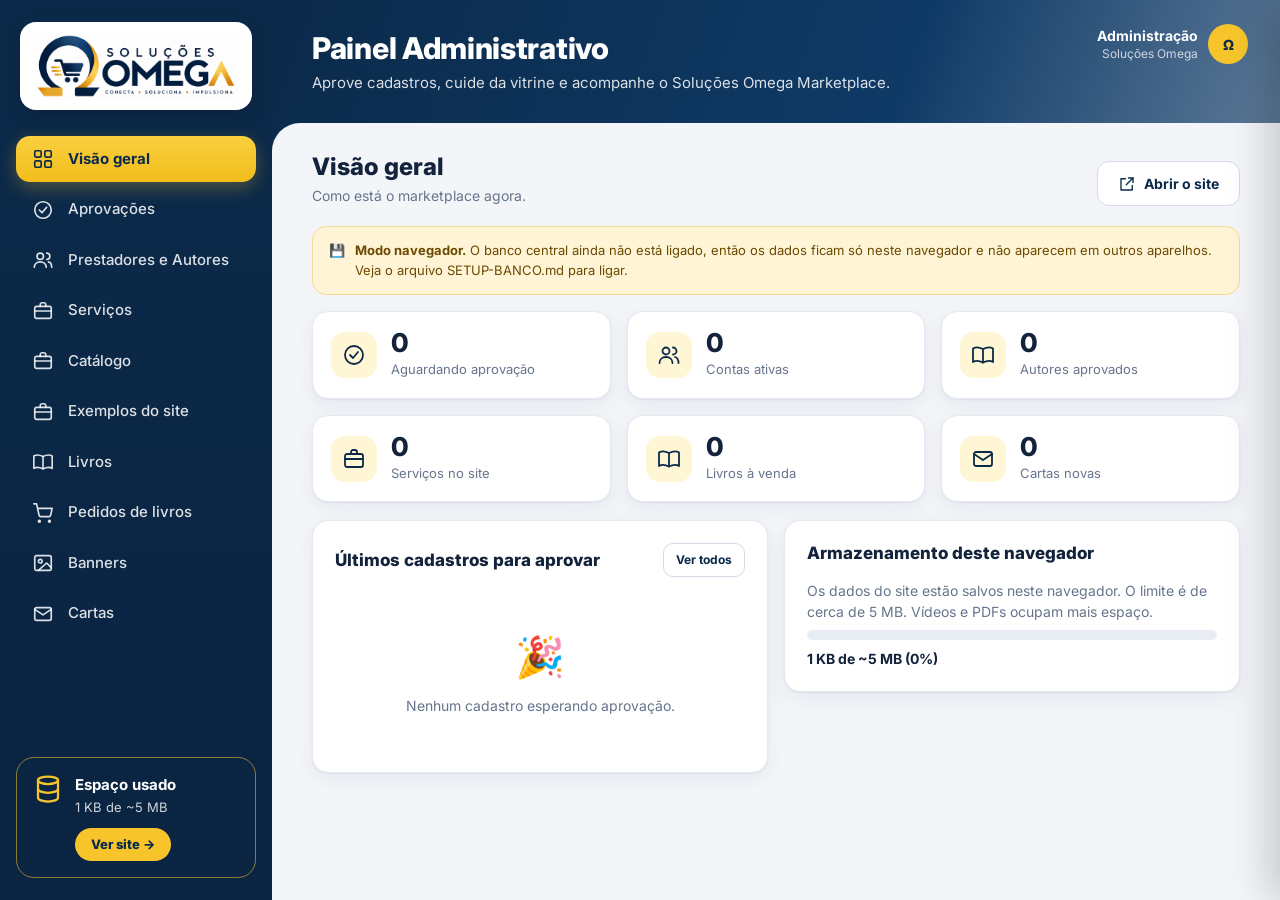
==== admin.html @ 2cbe604c "Add files via upload" ====
<!doctype html>
<html lang="pt-BR">
<head>
<meta charset="utf-8">
<meta name="viewport" content="width=device-width, initial-scale=1">
<meta name="robots" content="noindex, nofollow">
<title>Painel ADM | Soluções Omega</title>
<link rel="preconnect" href="https://fonts.googleapis.com">
<link href="https://fonts.googleapis.com/css2?family=Inter:wght@400;500;600;700;800&display=swap" rel="stylesheet">
<style>
/* painel.css (embutido) */
/* Visual compartilhado: Painel do Prestador e Painel ADM (Soluções Omega) */
:root {
  --navy: #0b2a4a; --navy-2: #0f3a66; --navy-3: #13447a;
  --gold: #f7c52b; --gold-2: #e3ad12; --gold-soft: #fff6d6;
  --bg: #f3f5f9; --card: #ffffff; --line: #e4e9f1; --line-2: #d3dbe7;
  --text: #13233b; --muted: #66758c; --ok: #0f8a4f; --ok-soft: #e3f6ec;
  --warn: #9a6700; --warn-soft: #fff4d6; --bad: #c0352b; --bad-soft: #fdecea;
  --blue-soft: #e8f0fb; --purple: #6d3fc0; --purple-soft: #f1ebfc;
  --r: 16px; --shadow: 0 1px 2px rgba(11,42,74,.06), 0 6px 20px rgba(11,42,74,.06);
}
* { box-sizing: border-box; }
html, body { margin: 0; }
body { font-family: 'Inter', 'Segoe UI', Arial, sans-serif; font-size: 14px; line-height: 1.5; color: var(--text); background: var(--navy); min-height: 100vh; }
h1, h2, h3, h4 { margin: 0; line-height: 1.2; }
a { color: inherit; }
button { font: inherit; }
.hidden, [hidden] { display: none !important; }
.sr-only { position: absolute; width: 1px; height: 1px; overflow: hidden; clip: rect(0 0 0 0); }

/* ---------- Estrutura ---------- */
.shell { display: grid; grid-template-columns: 272px 1fr; min-height: 100vh; }
.side { background: linear-gradient(180deg, #0b2a4a 0%, #0a2441 100%); color: #fff; display: flex; flex-direction: column; padding: 22px 16px; position: sticky; top: 0; height: 100vh; overflow-y: auto; }
.side-logo { display: block; background: #fff; border-radius: 16px; padding: 10px 14px; margin: 0 4px 26px; box-shadow: 0 4px 18px rgba(0,0,0,.18); }
.side-logo img { display: block; width: 100%; height: auto; }
.side-nav { display: flex; flex-direction: column; gap: 4px; flex: 1; }
.side-nav a { display: flex; align-items: center; gap: 14px; padding: 12px 16px; border-radius: 14px; color: rgba(255,255,255,.86); text-decoration: none; font-size: 15px; font-weight: 500; transition: background .15s, color .15s; position: relative; }
.side-nav a svg { width: 22px; height: 22px; flex-shrink: 0; stroke: currentColor; }
.side-nav a:hover { background: rgba(255,255,255,.08); color: #fff; }
.side-nav a.active { background: linear-gradient(180deg, #f9cf3f, #f2bd1c); color: var(--navy); font-weight: 700; box-shadow: 0 6px 18px rgba(247,197,43,.28); }
.side-nav .count { margin-left: auto; background: var(--gold); color: var(--navy); border-radius: 999px; font-size: 11px; font-weight: 800; padding: 1px 8px; }
.side-nav a.active .count { background: var(--navy); color: #fff; }
.side-help { margin-top: 18px; border: 1.5px solid rgba(247,197,43,.55); border-radius: 18px; padding: 16px; display: flex; gap: 12px; }
.side-help svg { width: 30px; height: 30px; stroke: var(--gold); flex-shrink: 0; }
.side-help strong { display: block; font-size: 15px; }
.side-help p { margin: 2px 0 10px; font-size: 13px; color: rgba(255,255,255,.8); }
.side-help a { display: inline-flex; align-items: center; gap: 6px; background: var(--gold); color: var(--navy); font-weight: 800; font-size: 13px; text-decoration: none; padding: 7px 16px; border-radius: 999px; }

.main { background: var(--bg); min-width: 0; display: flex; flex-direction: column; }
.hero { position: relative; background: linear-gradient(110deg, #0b2a4a 0%, #0f3a66 62%, rgba(15,58,102,.65) 100%), var(--hero-img, none) right center / cover no-repeat; color: #fff; padding: 30px 40px 72px; }
.hero h1 { font-size: 30px; font-weight: 800; letter-spacing: -.01em; }
.hero p { margin: 6px 0 0; font-size: 15px; color: rgba(255,255,255,.85); max-width: 720px; }
.hero-user { position: absolute; top: 24px; right: 32px; display: flex; align-items: center; gap: 10px; }
.avatar { width: 40px; height: 40px; border-radius: 50%; background: var(--gold); color: var(--navy); display: inline-flex; align-items: center; justify-content: center; font-weight: 800; overflow: hidden; flex-shrink: 0; }
.avatar img { width: 100%; height: 100%; object-fit: cover; }
.hero-user .who { text-align: right; line-height: 1.25; }
.hero-user .who strong { display: block; font-size: 14px; }
.hero-user .who span { font-size: 12px; color: rgba(255,255,255,.75); }
.btn-out { background: rgba(255,255,255,.12); border: 1px solid rgba(255,255,255,.3); color: #fff; border-radius: 999px; padding: 7px 14px; font-size: 13px; font-weight: 600; cursor: pointer; }
.btn-out:hover { background: rgba(255,255,255,.22); }
.content { background: var(--bg); margin-top: -44px; border-radius: 28px 0 0 0; padding: 30px 40px 60px; flex: 1; position: relative; }
.pane { display: none; animation: fade .2s ease; }
.pane.active { display: block; }
@keyframes fade { from { opacity: 0; transform: translateY(4px); } to { opacity: 1; transform: none; } }
.pane-head { display: flex; align-items: flex-end; justify-content: space-between; gap: 16px; flex-wrap: wrap; margin-bottom: 20px; }
.pane-head h2 { font-size: 24px; font-weight: 800; color: var(--text); }
.pane-head p { margin: 4px 0 0; color: var(--muted); }

/* ---------- Cartões ---------- */
.card { background: var(--card); border: 1px solid var(--line); border-radius: var(--r); padding: 22px; box-shadow: var(--shadow); margin-bottom: 18px; }
.card-h { display: flex; align-items: center; justify-content: space-between; gap: 10px; margin-bottom: 16px; }
.card-h h3 { font-size: 17px; font-weight: 800; }
.card-h .sub { color: var(--muted); font-size: 13px; }
.grid { display: grid; gap: 16px; align-items: start; }
.grid-2 { grid-template-columns: repeat(2, minmax(0, 1fr)); }
.grid-3 { grid-template-columns: repeat(3, minmax(0, 1fr)); }
.grid-4 { grid-template-columns: repeat(4, minmax(0, 1fr)); }
.stat { background: var(--card); border: 1px solid var(--line); border-radius: var(--r); padding: 18px; box-shadow: var(--shadow); display: flex; align-items: center; gap: 14px; cursor: default; }
.stat.clickable { cursor: pointer; transition: transform .15s, border-color .15s; }
.stat.clickable:hover { transform: translateY(-2px); border-color: var(--gold); }
.stat .ic { width: 46px; height: 46px; border-radius: 14px; display: flex; align-items: center; justify-content: center; background: var(--gold-soft); flex-shrink: 0; }
.stat .ic svg { width: 24px; height: 24px; stroke: var(--navy); }
.stat .n { font-size: 26px; font-weight: 800; line-height: 1; }
.stat .l { color: var(--muted); font-size: 13px; margin-top: 4px; }
.steps { display: flex; flex-direction: column; gap: 10px; }
.step { display: flex; align-items: center; gap: 12px; padding: 12px 14px; border: 1px solid var(--line); border-radius: 12px; background: #fbfcfe; }
.step .dot { width: 26px; height: 26px; border-radius: 50%; display: flex; align-items: center; justify-content: center; font-size: 14px; font-weight: 800; flex-shrink: 0; }
.step.ok .dot { background: var(--ok-soft); color: var(--ok); }
.step.todo .dot { background: var(--warn-soft); color: var(--warn); }
.step .go { margin-left: auto; }
.link-card { background: linear-gradient(120deg, var(--navy), var(--navy-3)); color: #fff; border: 0; }
.link-card .url { font-size: 13px; word-break: break-all; color: rgba(255,255,255,.85); margin: 6px 0 12px; }

/* ---------- Formulários ---------- */
.field label { display: block; font-size: 13px; font-weight: 700; margin-bottom: 6px; color: var(--text); }
.field label .req { color: var(--bad); }
.field input, .field select, .field textarea { width: 100%; border: 1.5px solid var(--line-2); border-radius: 12px; padding: 10px 14px; font: inherit; font-size: 14px; background: #fff; color: var(--text); transition: border-color .15s, box-shadow .15s; }
.field input, .field select { height: 46px; }
.field textarea { min-height: 96px; resize: vertical; }
.field input:focus, .field select:focus, .field textarea:focus { outline: none; border-color: var(--gold); box-shadow: 0 0 0 4px rgba(247,197,43,.2); }
.field .hint { font-size: 12px; color: var(--muted); margin-top: 5px; }
.span-2 { grid-column: 1 / -1; }
.form-actions { display: flex; align-items: center; gap: 10px; flex-wrap: wrap; margin-top: 18px; }
.msg { font-size: 13px; font-weight: 600; }
.msg.ok { color: var(--ok); } .msg.bad { color: var(--bad); }
.notice { border-radius: 14px; padding: 14px 16px; font-size: 13px; margin-bottom: 16px; display: flex; gap: 10px; align-items: flex-start; }
.notice.warn { background: var(--warn-soft); color: #6b4a00; border: 1px solid #f3dc93; }
.notice.ok { background: #e8f7ef; color: #0f5132; border: 1px solid #b7e4c7; flex-wrap: wrap; }
.notice.info { background: var(--blue-soft); color: var(--navy); border: 1px solid #c9daf3; }
.notice.bad { background: var(--bad-soft); color: #8a241c; border: 1px solid #f5c2bc; }

/* ---------- Botões ---------- */
.btn { display: inline-flex; align-items: center; justify-content: center; gap: 8px; border: 0; border-radius: 12px; padding: 11px 20px; font-weight: 700; font-size: 14px; cursor: pointer; text-decoration: none; transition: transform .1s, background .15s, box-shadow .15s; white-space: nowrap; }
.btn:active { transform: translateY(1px); }
.btn svg { width: 18px; height: 18px; stroke: currentColor; }
.btn-gold { background: var(--gold); color: var(--navy); box-shadow: 0 4px 14px rgba(247,197,43,.35); }
.btn-gold:hover { background: var(--gold-2); }
.btn-navy { background: var(--navy); color: #fff; }
.btn-navy:hover { background: var(--navy-3); }
.btn-ghost { background: #fff; color: var(--navy); border: 1.5px solid var(--line-2); }
.btn-ghost:hover { border-color: var(--navy); }
.btn-ok { background: var(--ok); color: #fff; }
.btn-bad { background: var(--bad-soft); color: var(--bad); border: 1px solid #f5c2bc; }
.btn-sm { padding: 7px 12px; font-size: 12px; border-radius: 10px; }
.btn-lg { padding: 14px 30px; font-size: 16px; border-radius: 999px; }

/* ---------- Upload e mídia ---------- */
.drop { border: 2px dashed var(--line-2); border-radius: 14px; padding: 18px; text-align: center; background: #fbfcfe; cursor: pointer; transition: border-color .15s, background .15s; display: block; }
.drop:hover, .drop.over { border-color: var(--gold); background: var(--gold-soft); }
.drop input { display: none; }
.drop .t { font-weight: 700; color: var(--navy); }
.drop .s { font-size: 12px; color: var(--muted); margin-top: 3px; }
.drop svg { width: 28px; height: 28px; stroke: var(--navy); margin-bottom: 4px; }
.media-grid { display: grid; grid-template-columns: repeat(auto-fill, minmax(120px, 1fr)); gap: 10px; margin-top: 12px; }
.media-item { position: relative; border-radius: 12px; overflow: hidden; border: 1px solid var(--line); background: #f0f3f8; aspect-ratio: 4 / 3; display: flex; align-items: center; justify-content: center; }
.media-item img, .media-item video { width: 100%; height: 100%; object-fit: cover; display: block; }
.media-item .pdf, .media-item .lnk { display: flex; flex-direction: column; align-items: center; gap: 4px; padding: 8px; text-align: center; font-size: 11px; color: var(--navy); font-weight: 700; word-break: break-word; text-decoration: none; }
.media-item .pdf b, .media-item .lnk b { font-size: 26px; }
.media-item .tag { position: absolute; left: 6px; top: 6px; background: rgba(11,42,74,.85); color: #fff; font-size: 10px; font-weight: 800; padding: 2px 7px; border-radius: 999px; text-transform: uppercase; }
.media-item .rm { position: absolute; right: 6px; top: 6px; width: 26px; height: 26px; border-radius: 50%; border: 0; background: rgba(255,255,255,.95); color: var(--bad); font-weight: 800; cursor: pointer; box-shadow: 0 2px 6px rgba(0,0,0,.15); }
.link-row { display: flex; gap: 8px; margin-top: 10px; }
.link-row input { flex: 1; }

/* ---------- Listas ---------- */
.items { display: flex; flex-direction: column; gap: 12px; }
.item { display: flex; gap: 14px; align-items: center; border: 1px solid var(--line); border-radius: 14px; padding: 12px; background: #fff; }
.item .th { width: 72px; height: 72px; border-radius: 12px; object-fit: cover; flex-shrink: 0; background: var(--blue-soft); display: flex; align-items: center; justify-content: center; font-size: 26px; overflow: hidden; }
.item .th img { width: 100%; height: 100%; object-fit: cover; }
.item .th.book { width: 56px; height: 80px; border-radius: 8px; }
.item .bd { flex: 1; min-width: 0; }
.item .bd strong { font-size: 15px; }
.item .bd .meta { color: var(--muted); font-size: 12.5px; margin-top: 2px; }
.item .bd .desc { color: var(--muted); font-size: 12.5px; margin-top: 2px; overflow: hidden; text-overflow: ellipsis; white-space: nowrap; }
.item .ac { display: flex; gap: 6px; flex-wrap: wrap; justify-content: flex-end; }
.badge { display: inline-flex; align-items: center; gap: 4px; border-radius: 999px; padding: 3px 10px; font-size: 11.5px; font-weight: 700; white-space: nowrap; }
.b-ok { background: var(--ok-soft); color: var(--ok); }
.b-warn { background: var(--warn-soft); color: var(--warn); }
.b-bad { background: var(--bad-soft); color: var(--bad); }
.b-blue { background: var(--blue-soft); color: var(--navy-2); }
.b-purple { background: var(--purple-soft); color: var(--purple); }
.b-gray { background: #eef1f5; color: var(--muted); }
.empty { text-align: center; color: var(--muted); padding: 34px 16px; }
.empty .big { font-size: 40px; margin-bottom: 8px; }
.chips { display: flex; gap: 8px; flex-wrap: wrap; margin-bottom: 16px; }
.chip { border: 1.5px solid var(--line-2); background: #fff; color: var(--text); border-radius: 999px; padding: 7px 14px; font-size: 13px; font-weight: 600; cursor: pointer; }
.chip.on { background: var(--navy); border-color: var(--navy); color: #fff; }
.chip .c { opacity: .7; margin-left: 4px; }
.toolbar { display: flex; gap: 10px; flex-wrap: wrap; align-items: center; margin-bottom: 14px; }
.toolbar .search { flex: 1 1 240px; height: 44px; border: 1.5px solid var(--line-2); border-radius: 12px; padding: 0 14px; font: inherit; background: #fff; }
.toolbar .search:focus { outline: none; border-color: var(--gold); box-shadow: 0 0 0 4px rgba(247,197,43,.2); }
table.tbl { width: 100%; border-collapse: collapse; font-size: 13.5px; }
.tbl th { text-align: left; font-size: 12px; text-transform: uppercase; letter-spacing: .04em; color: var(--muted); padding: 10px 12px; border-bottom: 1px solid var(--line); background: #fafbfd; }
.tbl td { padding: 12px; border-bottom: 1px solid var(--line); vertical-align: middle; }
.tbl tr:last-child td { border-bottom: 0; }
.table-wrap { overflow-x: auto; }

/* ---------- Gaveta (detalhes) ---------- */
.drawer-bg { position: fixed; inset: 0; background: rgba(8,24,44,.45); z-index: 900; opacity: 0; pointer-events: none; transition: opacity .2s; }
.drawer-bg.open { opacity: 1; pointer-events: auto; }
.drawer { position: fixed; top: 0; right: 0; bottom: 0; width: min(560px, 100%); background: #fff; z-index: 901; transform: translateX(100%); transition: transform .25s ease; display: flex; flex-direction: column; box-shadow: -10px 0 40px rgba(0,0,0,.2); }
.drawer.open { transform: none; }
.drawer-h { padding: 20px 22px; border-bottom: 1px solid var(--line); display: flex; align-items: center; gap: 12px; }
.drawer-h h3 { font-size: 18px; }
.drawer-h .x { margin-left: auto; border: 0; background: var(--bg); width: 36px; height: 36px; border-radius: 50%; cursor: pointer; font-size: 18px; }
.drawer-b { padding: 20px 22px; overflow-y: auto; flex: 1; }
.drawer-f { padding: 16px 22px; border-top: 1px solid var(--line); display: flex; gap: 8px; flex-wrap: wrap; }
.kv { display: grid; grid-template-columns: 150px 1fr; gap: 8px 12px; font-size: 13.5px; margin-bottom: 18px; }
.kv dt { color: var(--muted); }
.kv dd { margin: 0; font-weight: 600; word-break: break-word; }
.sec-t { font-size: 13px; text-transform: uppercase; letter-spacing: .05em; color: var(--muted); font-weight: 800; margin: 18px 0 10px; }

/* ---------- Login ---------- */
.auth { min-height: 100vh; display: grid; grid-template-columns: 1.1fr 1fr; background: var(--bg); }
.auth-art { background: linear-gradient(150deg, rgba(11,42,74,.92), rgba(15,58,102,.78)), var(--auth-img, none) center / cover no-repeat; color: #fff; padding: 48px; display: flex; flex-direction: column; justify-content: space-between; }
.auth-art .logo { background: #fff; border-radius: 16px; padding: 10px 14px; width: 240px; }
.auth-art .logo img { width: 100%; display: block; }
.auth-art h2 { font-size: 34px; font-weight: 800; max-width: 460px; }
.auth-art h2 span { color: var(--gold); }
.auth-art ul { list-style: none; padding: 0; margin: 18px 0 0; display: flex; flex-direction: column; gap: 10px; color: rgba(255,255,255,.9); }
.auth-form { display: flex; align-items: center; justify-content: center; padding: 32px; }
.auth-box { width: 100%; max-width: 400px; }
.auth-box h1 { font-size: 26px; font-weight: 800; }
.auth-box > p { color: var(--muted); margin: 6px 0 22px; }
.auth-box .field { margin-bottom: 14px; }
.auth-box .btn { width: 100%; }
.auth-box .alt { text-align: center; margin-top: 18px; color: var(--muted); font-size: 13.5px; }
.auth-box .alt a { color: var(--navy-2); font-weight: 700; }

/* ---------- Toast ---------- */
.toast { position: fixed; left: 50%; bottom: 26px; transform: translate(-50%, 90px); background: var(--navy); color: #fff; border-radius: 14px; padding: 13px 22px; font-weight: 700; font-size: 14px; z-index: 2000; opacity: 0; transition: all .25s; box-shadow: 0 10px 30px rgba(0,0,0,.25); max-width: calc(100% - 32px); }
.toast { pointer-events: none; }
.toast.show { transform: translate(-50%, 0); opacity: 1; }
.toast.bad { background: var(--bad); }

/* ---------- Celular e tablet ---------- */
.mobile-bar { display: none; }
@media (max-width: 1100px) { .grid-4 { grid-template-columns: repeat(2, minmax(0, 1fr)); } .grid-3 { grid-template-columns: repeat(2, minmax(0, 1fr)); } }
@media (max-width: 900px) {
  .shell { grid-template-columns: 1fr; }
  .side { position: sticky; top: 0; z-index: 50; height: auto; flex-direction: row; align-items: center; padding: 10px 12px; gap: 10px; overflow-x: auto; }
  .side-logo { width: 120px; flex-shrink: 0; margin: 0; padding: 6px 8px; border-radius: 12px; }
  .side-nav { flex-direction: row; gap: 4px; }
  .side-nav a { padding: 9px 12px; font-size: 13px; white-space: nowrap; gap: 8px; }
  .side-nav a svg { width: 18px; height: 18px; }
  .side-help { display: none; }
  .hero { padding: 22px 18px 64px; }
  .hero h1 { font-size: 23px; }
  .hero-user { position: static; margin-top: 14px; justify-content: flex-start; }
  .hero-user .who { text-align: left; }
  .content { padding: 22px 16px 48px; border-radius: 22px 22px 0 0; }
  .grid-2, .grid-3 { grid-template-columns: 1fr; }
  .auth { grid-template-columns: 1fr; }
  .auth-art { padding: 28px 22px; gap: 18px; }
  .auth-art h2 { font-size: 24px; }
  .kv { grid-template-columns: 1fr; gap: 2px; }
  .kv dd { margin-bottom: 8px; }
  .item { flex-wrap: wrap; }
  .item .ac { width: 100%; justify-content: flex-start; }
}
@media (max-width: 520px) { .grid-4 { grid-template-columns: 1fr 1fr; } .stat { padding: 14px; } .stat .n { font-size: 22px; } }

</style>
<style>
  .bn-tabs { display: flex; gap: 8px; margin-bottom: 16px; }
  .bn-card { display: flex; align-items: center; gap: 12px; border: 1px solid var(--line); border-radius: 14px; padding: 10px; background: #fff; }
  .bn-card .th { width: 120px; height: 64px; border-radius: 10px; overflow: hidden; background: var(--navy); flex-shrink: 0; display: flex; align-items: center; justify-content: center; color: #fff; font-size: 22px; }
  .bn-card .th img, .bn-card .th video { width: 100%; height: 100%; object-fit: cover; }
  .bn-prev { margin-top: 12px; border-radius: 14px; overflow: hidden; background: var(--navy); max-height: 220px; display: flex; align-items: center; justify-content: center; color: #fff; }
  .bn-prev img, .bn-prev video { width: 100%; max-height: 220px; object-fit: cover; display: block; }
  .meter { height: 10px; border-radius: 999px; background: #e8edf4; overflow: hidden; margin-top: 8px; }
  .meter span { display: block; height: 100%; background: linear-gradient(90deg, var(--gold), var(--gold-2)); }
  .meter.hot span { background: var(--bad); }
  .tbl .th-mini { width: 46px; height: 46px; border-radius: 10px; object-fit: cover; background: var(--blue-soft); display: flex; align-items: center; justify-content: center; overflow: hidden; }
  .tbl .th-mini.book { width: 38px; height: 54px; border-radius: 6px; }
  .tbl .th-mini img { width: 100%; height: 100%; object-fit: cover; }
.notice .btn { white-space: normal; max-width: 100%; margin: 6px 6px 0 0; }
@media (max-width: 520px) { .notice .btn { display: block; width: 100%; margin: 8px 0 0 0; } }
</style>
</head>
<body>

<svg width="0" height="0" style="position:absolute" aria-hidden="true">
  <defs>
    <symbol id="i-grid" viewBox="0 0 24 24" fill="none" stroke-width="1.8" stroke-linecap="round" stroke-linejoin="round"><rect x="3" y="3" width="7" height="7" rx="1.5"/><rect x="14" y="3" width="7" height="7" rx="1.5"/><rect x="3" y="14" width="7" height="7" rx="1.5"/><rect x="14" y="14" width="7" height="7" rx="1.5"/></symbol>
    <symbol id="i-check" viewBox="0 0 24 24" fill="none" stroke-width="1.8" stroke-linecap="round" stroke-linejoin="round"><circle cx="12" cy="12" r="9"/><path d="m8 12 3 3 5-6"/></symbol>
    <symbol id="i-users" viewBox="0 0 24 24" fill="none" stroke-width="1.8" stroke-linecap="round" stroke-linejoin="round"><circle cx="9" cy="8" r="3.5"/><path d="M2.5 20c0-3.6 2.9-6 6.5-6s6.5 2.4 6.5 6"/><path d="M16 4.5a3.5 3.5 0 0 1 0 7"/><path d="M18 14c2.2.6 3.5 2.6 3.5 6"/></symbol>
    <symbol id="i-brief" viewBox="0 0 24 24" fill="none" stroke-width="1.8" stroke-linecap="round" stroke-linejoin="round"><rect x="3" y="7" width="18" height="13" rx="2"/><path d="M9 7V5a2 2 0 0 1 2-2h2a2 2 0 0 1 2 2v2"/><path d="M3 12h18"/></symbol>
    <symbol id="i-book" viewBox="0 0 24 24" fill="none" stroke-width="1.8" stroke-linecap="round" stroke-linejoin="round"><path d="M2 5.5C4.5 4 8 4 12 6c4-2 7.5-2 10-.5V19c-2.5-1.5-6-1.5-10 .5-4-2-7.5-2-10-.5Z"/><path d="M12 6v13.5"/></symbol>
    <symbol id="i-cart" viewBox="0 0 24 24" fill="none" stroke-width="1.8" stroke-linecap="round" stroke-linejoin="round"><circle cx="8" cy="21" r="1"/><circle cx="19" cy="21" r="1"/><path d="M2 2h3l2.7 12.4a2 2 0 0 0 2 1.6h8.6a2 2 0 0 0 2-1.5L22 7H6"/></symbol>
    <symbol id="i-image" viewBox="0 0 24 24" fill="none" stroke-width="1.8" stroke-linecap="round" stroke-linejoin="round"><rect x="3" y="4" width="18" height="16" rx="2"/><circle cx="9" cy="10" r="2"/><path d="m21 17-5-5-9 8"/></symbol>
    <symbol id="i-mail" viewBox="0 0 24 24" fill="none" stroke-width="1.8" stroke-linecap="round" stroke-linejoin="round"><rect x="3" y="5" width="18" height="14" rx="2"/><path d="m3 7 9 6 9-6"/></symbol>
    <symbol id="i-ext" viewBox="0 0 24 24" fill="none" stroke-width="1.8" stroke-linecap="round" stroke-linejoin="round"><path d="M14 4h6v6"/><path d="M20 4 11 13"/><path d="M19 14v6H4V5h6"/></symbol>
    <symbol id="i-upload" viewBox="0 0 24 24" fill="none" stroke-width="1.8" stroke-linecap="round" stroke-linejoin="round"><path d="M12 16V4"/><path d="m7 9 5-5 5 5"/><path d="M4 16v4h16v-4"/></symbol>
    <symbol id="i-db" viewBox="0 0 24 24" fill="none" stroke-width="1.8" stroke-linecap="round" stroke-linejoin="round"><ellipse cx="12" cy="5" rx="8" ry="3"/><path d="M4 5v14c0 1.7 3.6 3 8 3s8-1.3 8-3V5"/><path d="M4 12c0 1.7 3.6 3 8 3s8-1.3 8-3"/></symbol>
  </defs>
</svg>

<div class="shell">
  <aside class="side">
    <a class="side-logo" href="index.html" title="Ir para o site"><img src="[data-uri]" alt="Soluções Omega"></a>
    <nav class="side-nav" id="nav">
      <a href="#geral" data-pane="geral"><svg><use href="#i-grid"/></svg>Visão geral</a>
      <a href="#aprovacoes" data-pane="aprovacoes"><svg><use href="#i-check"/></svg>Aprovações<span class="count hidden" id="cnt-pend"></span></a>
      <a href="#contas" data-pane="contas"><svg><use href="#i-users"/></svg>Prestadores e Autores</a>
      <a href="#servicos" data-pane="servicos"><svg><use href="#i-brief"/></svg>Serviços</a>
      <a href="#catalogo" data-pane="catalogo"><svg><use href="#i-brief"/></svg>Catálogo</a>
      <a href="#exemplos" data-pane="exemplos"><svg><use href="#i-brief"/></svg>Exemplos do site</a>
      <a href="#livros" data-pane="livros"><svg><use href="#i-book"/></svg>Livros</a>
      <a href="#pedidos" data-pane="pedidos"><svg><use href="#i-cart"/></svg>Pedidos de livros<span class="count hidden" id="cnt-ped"></span></a>
      <a href="#banners" data-pane="banners"><svg><use href="#i-image"/></svg>Banners</a>
      <a href="#cartas" data-pane="cartas"><svg><use href="#i-mail"/></svg>Cartas<span class="count hidden" id="cnt-cartas"></span></a>
    </nav>
    <div class="side-help">
      <svg viewBox="0 0 24 24" fill="none" stroke-width="1.8"><use href="#i-db"/></svg>
      <div><strong>Espaço usado</strong><p id="side-uso">—</p><a href="index.html" target="_blank" rel="noopener">Ver site →</a></div>
    </div>
  </aside>

  <div class="main">
    <header class="hero" style="--hero-img:url('https://images.pexels.com/photos/9572701/pexels-photo-9572701.jpeg?auto=compress&cs=tinysrgb&w=1200')">
      <h1>Painel Administrativo</h1>
      <p>Aprove cadastros, cuide da vitrine e acompanhe o Soluções Omega Marketplace.</p>
      <div class="hero-user"><div class="who"><strong>Administração</strong><span>Soluções Omega</span></div><span class="avatar">Ω</span></div>
    </header>

    <main class="content">

      <!-- VISÃO GERAL -->
      <section class="pane" id="pane-geral">
        <div class="pane-head"><div><h2>Visão geral</h2><p>Como está o marketplace agora.</p></div><a class="btn btn-ghost" href="index.html" target="_blank" rel="noopener"><svg><use href="#i-ext"/></svg>Abrir o site</a></div>
        <div id="db-status"></div>
        <div class="grid grid-3" style="margin-bottom:18px">
          <div class="stat clickable" data-goto="aprovacoes"><span class="ic"><svg><use href="#i-check"/></svg></span><div><div class="n" id="g-pend">0</div><div class="l">Aguardando aprovação</div></div></div>
          <div class="stat clickable" data-goto="contas"><span class="ic"><svg><use href="#i-users"/></svg></span><div><div class="n" id="g-ativos">0</div><div class="l">Contas ativas</div></div></div>
          <div class="stat clickable" data-goto="contas"><span class="ic"><svg><use href="#i-book"/></svg></span><div><div class="n" id="g-autores">0</div><div class="l">Autores aprovados</div></div></div>
          <div class="stat clickable" data-goto="servicos"><span class="ic"><svg><use href="#i-brief"/></svg></span><div><div class="n" id="g-serv">0</div><div class="l">Serviços no site</div></div></div>
          <div class="stat clickable" data-goto="livros"><span class="ic"><svg><use href="#i-book"/></svg></span><div><div class="n" id="g-liv">0</div><div class="l">Livros à venda</div></div></div>
          <div class="stat clickable" data-goto="cartas"><span class="ic"><svg><use href="#i-mail"/></svg></span><div><div class="n" id="g-car">0</div><div class="l">Cartas novas</div></div></div>
        </div>
        <div class="grid grid-2">
          <div class="card"><div class="card-h"><h3>Últimos cadastros para aprovar</h3><button class="btn btn-ghost btn-sm" type="button" data-goto="aprovacoes">Ver todos</button></div><div id="g-ultimos"></div></div>
          <div class="card">
            <div class="card-h"><h3>Armazenamento deste navegador</h3></div>
            <p style="margin:0;color:var(--muted)">Os dados do site estão salvos neste navegador. O limite é de cerca de 5 MB. Vídeos e PDFs ocupam mais espaço.</p>
            <div class="meter" id="g-meter"><span style="width:0"></span></div>
            <p style="margin:8px 0 0;font-weight:700" id="g-uso"></p>
          </div>
        </div>
      </section>

      <!-- APROVAÇÕES e CONTAS (mesma lista, filtros diferentes) -->
      <section class="pane" id="pane-aprovacoes">
        <div class="pane-head"><div><h2>Aprovações</h2><p>Novos prestadores e autores aguardando análise. Aprovar libera o acesso ao Painel do Prestador.</p></div></div>
        <div class="card" id="ap-lista"></div>
        <div class="card hidden" id="legado-card"><div class="card-h"><div><h3>Cadastros antigos (sem login)</h3><div class="sub">Feitos na versão anterior do formulário. Peça para a pessoa se cadastrar de novo para ter acesso ao painel.</div></div></div><div id="legado-lista"></div></div>
      </section>
      <section class="pane" id="pane-contas">
        <div class="pane-head"><div><h2>Prestadores e Autores</h2><p>Todas as contas da plataforma.</p></div></div>
        <div class="chips" id="ct-filtros">
          <button class="chip on" type="button" data-f="todos">Todos<span class="c" data-c="todos"></span></button>
          <button class="chip" type="button" data-f="pendente">Pendentes<span class="c" data-c="pendente"></span></button>
          <button class="chip" type="button" data-f="ativo">Ativos<span class="c" data-c="ativo"></span></button>
          <button class="chip" type="button" data-f="autor">Autores<span class="c" data-c="autor"></span></button>
          <button class="chip" type="button" data-f="recusado">Recusados<span class="c" data-c="recusado"></span></button>
          <button class="chip" type="button" data-f="bloqueado">Bloqueados<span class="c" data-c="bloqueado"></span></button>
        </div>
        <div class="toolbar"><input class="search" id="ct-busca" type="search" placeholder="Buscar por nome, e-mail, cidade ou categoria"></div>
        <div class="card" id="ct-lista"></div>
      </section>

      <!-- SERVIÇOS -->
      <section class="pane" id="pane-servicos">
        <div class="pane-head"><div><h2>Serviços</h2><p>Tudo que os prestadores publicaram. Você pode ocultar do site sem apagar.</p></div></div>
        <div id="sv-edit" class="card" style="display:none;margin-bottom:14px"></div>
        <div class="toolbar"><input class="search" id="sv-busca" type="search" placeholder="Buscar serviço, prestador ou categoria"><select id="sv-cat" class="search" style="flex:0 1 240px"></select></div>
        <div class="card"><div class="table-wrap" id="sv-tabela"></div></div>
      </section>

      <!-- CATALOGO -->
      <section class="pane" id="pane-catalogo">
        <div class="pane-head"><div><h2>Catálogo</h2><p>Categorias de serviço, serviços de exemplo e gêneros de livros que aparecem no site. Renomear uma categoria não muda os serviços já publicados pelos prestadores.</p></div>
          <div style="display:flex;gap:8px;flex-wrap:wrap"><button class="btn btn-ghost" type="button" id="cat-reset">Restaurar padrão</button><button class="btn btn-navy" type="button" id="cat-salvar">Salvar catálogo</button></div></div>
        <div class="card"><div class="card-h"><h3>Categorias de serviço</h3><button class="btn btn-ghost btn-sm" type="button" id="cat-add">+ Nova categoria</button></div><div id="cat-servicos"></div></div>
        <div class="card"><div class="card-h"><h3>Gêneros de livros</h3><button class="btn btn-ghost btn-sm" type="button" id="gen-add">+ Novo gênero</button></div><div id="cat-generos"></div></div>
      </section>

      <!-- EXEMPLOS -->
      <section class="pane" id="pane-exemplos">
        <div class="pane-head"><div><h2>Exemplos do site</h2><p>Serviços e livros de exemplo que aparecem no site antes de haver cadastros reais. Oculte os que não existem para venda. Nada é apagado.</p></div><div style="display:flex;gap:8px;flex-wrap:wrap"><button class="btn btn-bad" type="button" id="ex-ocultar-todos">Ocultar todos</button><button class="btn btn-ghost" type="button" id="ex-mostrar-todos">Mostrar todos</button></div></div>
        <div class="card"><div class="table-wrap" id="ex-tabela"></div></div>
      </section>

      <!-- LIVROS -->
      <section class="pane" id="pane-livros">
        <div class="pane-head"><div><h2>Livros</h2><p>Livros publicados pelos autores aprovados.</p></div><a class="btn btn-ghost" href="livros.html" target="_blank" rel="noopener"><svg><use href="#i-ext"/></svg>Ver página de livros</a></div>
        <div id="lv-edit" class="card" style="display:none;margin-bottom:14px"></div>
        <div class="toolbar"><input class="search" id="lv-busca" type="search" placeholder="Buscar título ou autor"></div>
        <div class="card"><div class="table-wrap" id="lv-tabela"></div></div>
      </section>

      <!-- PEDIDOS -->
      <section class="pane" id="pane-pedidos">
        <div class="pane-head"><div><h2>Pedidos de livros</h2><p>Compras feitas pelos leitores na página de Livros.</p></div></div>
        <div class="notice info">💳 <span>Os pedidos ainda <strong>não são cobrados online</strong>. Confirme o frete e envie as instruções de pagamento pelo WhatsApp do leitor. Depois, atualize o andamento aqui.</span></div>
        <div class="chips" id="pd-filtros">
          <button class="chip on" type="button" data-f="todos">Todos</button>
          <button class="chip" type="button" data-f="aguardando_pagamento">Aguardando pagamento</button>
          <button class="chip" type="button" data-f="pago">Pagos</button>
          <button class="chip" type="button" data-f="enviado">Enviados</button>
          <button class="chip" type="button" data-f="entregue">Entregues</button>
          <button class="chip" type="button" data-f="cancelado">Cancelados</button>
        </div>
        <div class="card" id="pd-lista"></div>
      </section>

      <!-- BANNERS -->
      <section class="pane" id="pane-banners">
        <div class="pane-head"><div><h2>Banners</h2><p>Carrossel do topo de cada página. Aceita imagem, vídeo e PDF.</p></div></div>
        <div class="notice warn">📱 <span><strong>Para o banner aparecer em todos os aparelhos (celular, outros computadores):</strong> clique em <strong>Baixar para publicar</strong> no banner, e envie o arquivo baixado para a pasta <code>assets/img/banners/</code> do site no GitHub (ou pelo <code>wrangler deploy</code>). Os nomes já saem certos: <code>servicos-1.jpg</code>, <code>servicos-2.jpg</code>… e <code>livros-1.jpg</code>… Sem esse passo, o banner só aparece neste navegador. Dica: monte a arte com o texto já na imagem, no formato 2:1 (ex.: 1800×900), que fica bonita no computador e no celular.</span></div>
        <div class="bn-tabs chips" id="bn-abas">
          <button class="chip on" type="button" data-aba="servicos">Página de Serviços</button>
          <button class="chip" type="button" data-aba="livros">Página de Livros</button>
        </div>
        <div class="grid grid-2">
          <div class="card">
            <div class="card-h"><h3>Novo banner</h3></div>
            <label class="drop" id="bn-drop"><input type="file" id="bn-file" accept="image/*,video/mp4,video/webm,application/pdf"><svg><use href="#i-upload"/></svg><div class="t">Enviar imagem, vídeo ou PDF</div><div class="s">Imagem larga (1600×600) · Vídeo até 3 MB · PDF até 2 MB</div></label>
            <div class="bn-prev hidden" id="bn-prev"></div>
            <div class="grid grid-2" style="margin-top:14px">
              <div class="field"><label for="bn-eyebrow">Etiqueta</label><input id="bn-eyebrow" placeholder="Ex.: Serviços para sua casa"></div>
              <div class="field"><label for="bn-title">Nome interno</label><input id="bn-title" placeholder="Ex.: Campanha de novembro"></div>
              <div class="field span-2"><label for="bn-headline">Título</label><input id="bn-headline" placeholder="Ex.: Profissionais verificados perto de você"></div>
              <div class="field span-2"><label for="bn-sub">Texto de apoio</label><textarea id="bn-sub" style="min-height:70px" placeholder="Frase curta abaixo do título"></textarea></div>
              <div class="field"><label for="bn-cta">Texto do botão</label><input id="bn-cta" placeholder="Ex.: Ver serviços"></div>
              <div class="field"><label for="bn-link">Link do botão</label><input id="bn-link" placeholder="#catalogo ou https://..."></div>
            </div>
            <div class="form-actions"><button class="btn btn-gold" id="bn-add" type="button">Adicionar banner</button><span class="msg" id="bn-msg"></span></div>
          </div>
          <div class="card">
            <div class="card-h"><h3>Banners no ar <span class="sub" id="bn-count"></span></h3><button class="btn btn-ghost btn-sm" id="bn-reset" type="button">Voltar ao padrão</button></div>
            <div class="items" id="bn-lista"></div>
          </div>
        </div>
      </section>

      <!-- CARTAS -->
      <section class="pane" id="pane-cartas">
        <div class="pane-head"><div><h2>Cartas de leitores</h2><p>Mensagens enviadas pelos leitores aos autores.</p></div></div>
        <div class="card" id="ca-lista"></div>
      </section>

    </main>
  </div>
</div>

<!-- Gaveta de detalhes -->
<div class="drawer-bg" id="dw-bg"></div>
<aside class="drawer" id="dw" aria-modal="true" role="dialog" aria-labelledby="dw-t">
  <div class="drawer-h"><span class="avatar" id="dw-av"></span><div><h3 id="dw-t"></h3><div id="dw-s" style="color:var(--muted);font-size:13px"></div></div><button class="x" id="dw-x" type="button" aria-label="Fechar">×</button></div>
  <div class="drawer-b" id="dw-b"></div>
  <div class="drawer-f" id="dw-f"></div>
</aside>

<div class="toast" id="toast" role="status" aria-live="polite"></div>

<script>
/*  (embutido) */
// OmegaStore — camada única de dados do site (contas, serviços, livros, mídias).
// Hoje grava no localStorage do navegador (modo demonstração).
// Para produção, troque as funções read/write por chamadas a uma API (Cloudflare D1/KV ou Supabase):
// o resto do site só conversa com este módulo.
window.OmegaStore = (function () {
  var ACCOUNTS = 'omega_prestadores';
  var SESSION = 'omega_prestador_session';
  var LEGACY_QUEUE = 'omega-providers-demo';

  // As 14 categorias de serviço do site (mesmos nomes da página inicial)
  var CATEGORIAS = [
    'Terapia e Bem-Estar', 'Advocacia e Jurídico', 'Contabilidade e Finanças', 'Serviços Domésticos',
    'Marido de Aluguel', 'Marketing e Vendas', 'Automação com IA', 'Engenharia e Reformas',
    'Gastronomia e Eventos', 'Fotografia e Conteúdo', 'Saúde e Estética', 'Educação e Cursos',
    'Transporte e Logística', 'Outros Serviços'
  ];
  // Gêneros de livros (mesmas chaves da página de livros)
  var GENEROS = [
    { key: 'suspense', label: 'Suspense e Policial' }, { key: 'romance', label: 'Romance' },
    { key: 'educacao', label: 'Educativos e Acadêmicos' }, { key: 'mentalidade', label: 'Mentalidade e Desenvolvimento' },
    { key: 'negocios', label: 'Negócios e Carreira' }, { key: 'saude', label: 'Saúde e Bem-Estar' },
    { key: 'espiritualidade', label: 'Espiritualidade e Fé' }, { key: 'infantil', label: 'Infantis e Juvenis' },
    { key: 'biografia', label: 'Biografias' }, { key: 'autoajuda', label: 'Autoajuda' },
    { key: 'ficcao', label: 'Ficção e Aventura' }
  ];
var SERVICOS_PADRAO = [{"title": "Terapia e Bem-Estar", "items": [{"name": "Psicoterapia individual", "description": "Sessões presenciais ou online com horário flexível.", "price": "A partir de R$ 150/h", "icon": "brain"}, {"name": "Terapia de casal", "description": "Atendimento para fortalecer a comunicação.", "price": "A partir de R$ 200/h", "icon": "heart-handshake"}, {"name": "Terapia online", "description": "Atendimento por vídeo, de onde você estiver.", "price": "A partir de R$ 120/h", "icon": "brain"}, {"name": "Massoterapia", "description": "Massagem relaxante e terapêutica para aliviar tensões.", "price": "A partir de R$ 120", "icon": "sparkles"}]}, {"title": "Advocacia e Jurídico", "items": [{"name": "Direito trabalhista", "description": "Orientação e acompanhamento de reclamações.", "price": "A partir de R$ 300", "icon": "scale"}, {"name": "Direito de família", "description": "Divórcio, pensão e guarda de filhos.", "price": "A partir de R$ 400", "icon": "scale"}, {"name": "Direito do consumidor", "description": "Negociação e ações contra empresas.", "price": "A partir de R$ 250", "icon": "scale"}]}, {"title": "Contabilidade e Finanças", "items": [{"name": "Contabilidade para MEI", "description": "Declarações, guias e controle mensal.", "price": "A partir de R$ 90/mês", "icon": "calculator"}, {"name": "Imposto de renda", "description": "Declaração de pessoa física com revisão.", "price": "A partir de R$ 150", "icon": "calculator"}, {"name": "Abertura de empresa", "description": "Registro, CNPJ e orientação tributária.", "price": "A partir de R$ 350", "icon": "briefcase-business"}, {"name": "Seguro auto", "description": "Cotação com várias seguradoras, sem custo.", "price": "Cotação grátis", "icon": "shield"}, {"name": "Seguro residencial", "description": "Proteção para casa e conteúdo.", "price": "A partir de R$ 35/mês", "icon": "shield"}, {"name": "Seguro de vida", "description": "Planos para família e patrimônio.", "price": "A partir de R$ 40/mês", "icon": "shield-check"}]}, {"title": "Serviços Domésticos", "items": [{"name": "Limpeza Residencial", "description": "Sua casa impecável com profissionais avaliados.", "price": "A partir de R$ 120", "icon": "spray-can"}, {"name": "Faxina pós-obra", "description": "Limpeza pesada após reformas e construções.", "price": "A partir de R$ 350", "icon": "spray-can"}, {"name": "Passadoria", "description": "Roupas passadas com cuidado, no seu endereço.", "price": "A partir de R$ 40/h", "icon": "spray-can"}, {"name": "Cuidador de idosos", "description": "Acompanhamento diário com profissional qualificado.", "price": "A partir de R$ 180/dia", "icon": "heart-handshake"}]}, {"title": "Marido de Aluguel", "items": [{"name": "Manutenção Elétrica", "description": "Instalações e reparos com segurança certificada.", "price": "A partir de R$ 150", "icon": "lightbulb"}, {"name": "Reparos hidráulicos", "description": "Vazamentos, torneiras, registros e descargas.", "price": "A partir de R$ 120", "icon": "wrench"}, {"name": "Montagem de móveis", "description": "Montagem e desmontagem com ferramentas próprias.", "price": "A partir de R$ 100", "icon": "wrench"}, {"name": "Pequenos reparos", "description": "Instalação de prateleiras, cortinas, suportes e mais.", "price": "A partir de R$ 80/h", "icon": "wrench"}]}, {"title": "Marketing e Vendas", "items": [{"name": "Gestão de redes sociais", "description": "Planejamento, postagens e relatórios mensais.", "price": "A partir de R$ 490", "icon": "megaphone"}, {"name": "Tráfego pago", "description": "Campanhas no Google e Meta com acompanhamento semanal.", "price": "A partir de R$ 600", "icon": "megaphone"}, {"name": "Criação de sites", "description": "Sites rápidos e otimizados para buscadores.", "price": "A partir de R$ 900", "icon": "sparkles"}, {"name": "Identidade visual", "description": "Logotipo, paleta de cores e manual da marca.", "price": "A partir de R$ 450", "icon": "palette"}]}, {"title": "Automação com IA", "items": [{"name": "Chatbot para WhatsApp", "description": "Atendimento automático 24h com inteligência artificial.", "price": "A partir de R$ 900", "icon": "sparkles"}, {"name": "Automação de processos", "description": "Integrações e rotinas automáticas para sua empresa.", "price": "A partir de R$ 700", "icon": "sparkles"}, {"name": "Consultoria em IA", "description": "Diagnóstico e plano de uso de IA no seu negócio.", "price": "A partir de R$ 250/h", "icon": "lightbulb"}]}, {"title": "Engenharia e Reformas", "items": [{"name": "Design de Interiores", "description": "Ambientes funcionais e autorais, pensados para o seu estilo.", "price": "A partir de R$ 350", "icon": "palette"}, {"name": "Projeto de reforma", "description": "Planejamento e acompanhamento da sua obra.", "price": "A partir de R$ 1.200", "icon": "house"}, {"name": "Laudo técnico", "description": "Vistorias e laudos assinados por engenheiro.", "price": "A partir de R$ 600", "icon": "badge-check"}, {"name": "Pintura residencial", "description": "Pintura interna e externa com acabamento profissional.", "price": "A partir de R$ 500", "icon": "house"}]}, {"title": "Gastronomia e Eventos", "items": [{"name": "Buffet para eventos", "description": "Cardápios completos para festas e confraternizações.", "price": "A partir de R$ 45 por pessoa", "icon": "calendar-check"}, {"name": "Chef em domicílio", "description": "Jantares e experiências gastronômicas na sua casa.", "price": "A partir de R$ 400", "icon": "calendar-check"}, {"name": "Bolos e doces", "description": "Encomendas personalizadas para qualquer ocasião.", "price": "A partir de R$ 120", "icon": "calendar-check"}]}, {"title": "Fotografia e Conteúdo", "items": [{"name": "Fotografia", "description": "Ensaios e eventos registrados com olhar profissional.", "price": "A partir de R$ 390", "icon": "camera"}, {"name": "Vídeo para redes sociais", "description": "Roteiro, gravação e edição de vídeos curtos.", "price": "A partir de R$ 450", "icon": "play"}, {"name": "Fotografia de produtos", "description": "Fotos profissionais para loja virtual e catálogo.", "price": "A partir de R$ 300", "icon": "camera"}]}, {"title": "Saúde e Estética", "items": [{"name": "Fisioterapia domiciliar", "description": "Sessões em casa para mobilidade e recuperação.", "price": "A partir de R$ 130/h", "icon": "users"}, {"name": "Acompanhamento hospitalar", "description": "Apoio durante internações e consultas.", "price": "A partir de R$ 250/dia", "icon": "heart-handshake"}, {"name": "Personal trainer", "description": "Treinos personalizados em casa, ao ar livre ou online.", "price": "A partir de R$ 90/h", "icon": "dumbbell"}, {"name": "Limpeza de pele", "description": "Tratamento facial com profissional de estética.", "price": "A partir de R$ 150", "icon": "sparkles"}]}, {"title": "Educação e Cursos", "items": [{"name": "Aulas Particulares", "description": "Aprendizado personalizado no seu ritmo e objetivo.", "price": "A partir de R$ 80/h", "icon": "graduation-cap"}, {"name": "Aulas de idiomas", "description": "Inglês, espanhol e outros idiomas no seu ritmo.", "price": "A partir de R$ 70/h", "icon": "graduation-cap"}, {"name": "Reforço escolar", "description": "Apoio em matemática, português e outras matérias.", "price": "A partir de R$ 60/h", "icon": "graduation-cap"}]}, {"title": "Transporte e Logística", "items": [{"name": "Fretes e mudanças", "description": "Transporte de móveis e cargas com segurança.", "price": "A partir de R$ 250", "icon": "briefcase-business"}, {"name": "Entregas rápidas", "description": "Motoboy e entregas no mesmo dia.", "price": "A partir de R$ 25", "icon": "arrow-right"}, {"name": "Motorista particular", "description": "Motorista para compromissos, viagens e eventos.", "price": "A partir de R$ 60/h", "icon": "users"}]}, {"title": "Outros Serviços", "items": [{"name": "Consultoria de Negócios", "description": "Estratégia prática para acelerar seus resultados.", "price": "A partir de R$ 480", "icon": "briefcase-business"}, {"name": "Assistente virtual", "description": "Organização de agenda, e-mails e tarefas do dia a dia.", "price": "A partir de R$ 45/h", "icon": "users"}, {"name": "Tradução de documentos", "description": "Traduções simples e juramentadas.", "price": "A partir de R$ 120", "icon": "badge-check"}]}];
  // Nomes antigos de categorias → categoria atual
  var ALIAS = {
    'terapia': 'Terapia e Bem-Estar', 'advoca': 'Advocacia e Jurídico', 'advogad': 'Advocacia e Jurídico',
    'contabil': 'Contabilidade e Finanças', 'seguro': 'Contabilidade e Finanças',
    'servicos domesticos': 'Serviços Domésticos', 'limpeza': 'Serviços Domésticos', 'cuidado de idosos': 'Saúde e Estética',
    'marido': 'Marido de Aluguel', 'reparos': 'Marido de Aluguel', 'casa e reparos': 'Marido de Aluguel',
    'marketing': 'Marketing e Vendas', 'design': 'Marketing e Vendas', 'automacao': 'Automação com IA', 'tecnologia': 'Automação com IA',
    'engenharia': 'Engenharia e Reformas', 'reformas': 'Engenharia e Reformas', 'gastronomia': 'Gastronomia e Eventos',
    'fotografia': 'Fotografia e Conteúdo', 'saude': 'Saúde e Estética', 'educacao': 'Educação e Cursos',
    'transporte': 'Transporte e Logística', 'outros': 'Outros Serviços'
  };

  // Limites por arquivo (o navegador guarda no máximo ~5 MB no total)
  var LIMITS = { image: 6 * 1024 * 1024, video: 3 * 1024 * 1024, pdf: 2 * 1024 * 1024 };

  function norm(t) {
    return String(t || '').toLowerCase().normalize('NFD').replace(/[̀-ͯ]/g, '').trim();
  }

  // Catálogo editável (categorias de serviço e gêneros de livros) — configurado no Painel ADM
  var CATALOGO = null;
  function catTxt(v, n) { return String(v == null ? '' : v).trim().slice(0, n); }
  function catalogo() {
    var o = CATALOGO;
    if (!o && !API.on) { try { o = JSON.parse(localStorage.getItem('omega_catalogo') || 'null'); } catch (e) { o = null; } }
    o = o || {};
    return {
      servicos: Array.isArray(o.servicos) && o.servicos.length ? o.servicos : SERVICOS_PADRAO,
      generos: Array.isArray(o.generos) && o.generos.length ? o.generos : GENEROS
    };
  }
  function listaCategorias() { return catalogo().servicos.map(function (c) { return c.title; }); }
  function salvarCatalogo(obj) {
    var lim = obj ? {
      servicos: (obj.servicos || []).map(function (c) { return { title: catTxt(c.title, 120), items: (c.items || []).map(function (s) {
        return { name: catTxt(s.name, 160), description: catTxt(s.description, 400), price: catTxt(s.price, 80), icon: catTxt(s.icon, 40) || 'briefcase' }; }).filter(function (s) { return s.name; }) }; }).filter(function (c) { return c.title; }),
      generos: (obj.generos || []).map(function (g) { return { key: catTxt(g.key, 60), label: catTxt(g.label, 120) }; }).filter(function (g) { return g.key && g.label; })
    } : null;
    if (API.on && CTX === 'admin') call('PUT', '/api/admin/config/catalogo', { dados: lim }, adminKey());
    else { try { if (lim) localStorage.setItem('omega_catalogo', JSON.stringify(lim)); else localStorage.removeItem('omega_catalogo'); } catch (e) {} }
    CATALOGO = lim; return lim;
  }
  function categoria(nome) {
    var k = norm(nome), CATS = listaCategorias();
    if (!k) return null;
    for (var i = 0; i < CATS.length; i++) if (norm(CATS[i]) === k) return CATS[i];
    for (var a in ALIAS) if (k.indexOf(a) === 0) return ALIAS[a];
    for (var j = 0; j < CATS.length; j++) if (norm(CATS[j]).indexOf(k) === 0) return CATS[j];
    return null;
  }
  function esc(s) {
    return String(s == null ? '' : s).replace(/&/g, '&amp;').replace(/</g, '&lt;').replace(/>/g, '&gt;').replace(/"/g, '&quot;').replace(/'/g, '&#39;');
  }
  // Hash simples (demonstração). Em produção a senha deve ser verificada no servidor.
  function hashPwd(s) {
    var h = 0, i, chr; s = String(s || '');
    for (i = 0; i < s.length; i++) { chr = s.charCodeAt(i); h = ((h << 5) - h) + chr; h |= 0; }
    return 'h' + Math.abs(h).toString(36) + '_' + s.length;
  }

  // ---------- Banco central (API do Worker) ----------
  var CTX = (function () {
    var p = (location.pathname || '').toLowerCase();
    if (/admin/.test(p)) return 'admin';
    if (/painel/.test(p)) return 'painel';
    if (/cadastro/.test(p)) return 'cadastro';
    return 'publico';
  })();
  var API = { on: false, ctx: CTX, erro: null };
  var OCULTOS = null;   // exemplos ocultos vindos do servidor
  var MEM = [];          // contas vindas do servidor
  var MEMK = {};         // listas vindas do servidor (pedidos, cartas, banners)
  var SNAP = {};         // última versão gravada de cada item (para enviar só o que mudou)
  var ADMIN_KEY_SS = 'omega_admin_key';
  var KEYS = {
    admin: ['omega_pedidos', 'omega_cartas_autores', 'omega_banners_servicos', 'omega_banners_livros'],
    painel: ['omega_cartas_autores'],
    publico: ['omega_banners_servicos', 'omega_banners_livros'],
    cadastro: []
  }[CTX];

  function xhr(method, path, body, auth) {
    var x = new XMLHttpRequest();
    try {
      x.open(method, path, false);
      x.setRequestHeader('Content-Type', 'application/json');
      if (auth) x.setRequestHeader('Authorization', 'Bearer ' + auth);
      x.send(body == null ? null : JSON.stringify(body));
    } catch (e) { return { status: 0, data: null }; }
    var d = null; try { d = JSON.parse(x.responseText); } catch (e) {}
    return { status: x.status, data: d };
  }
  function call(method, path, body, auth) {
    var r = xhr(method, path, body, auth);
    if (r.status >= 200 && r.status < 300) return r.data || {};
    var e = new Error((r.data && r.data.erro) || (r.status ? 'Não foi possível salvar no servidor (erro ' + r.status + ').' : 'Sem conexão com o servidor. Verifique a internet e tente de novo.'));
    e.status = r.status; throw e;
  }
  function sess() { try { return JSON.parse(sessionStorage.getItem(SESSION) || 'null'); } catch (e) { return null; } }
  function adminKey() { try { return sessionStorage.getItem(ADMIN_KEY_SS) || ''; } catch (e) { return ''; } }
  function snapList(nome, list) { var m = {}; (list || []).forEach(function (x) { if (x && x.id) m[x.id] = JSON.stringify(x); }); SNAP[nome] = m; }
  function setMemK(key, list) { MEMK[key] = list || []; snapList(key, MEMK[key]); }
  // Troca o conteúdo de um objeto pelo que o servidor devolveu (mantém a mesma referência na página)
  function substituir(alvo, novo) {
    if (!novo || alvo === novo) return alvo;
    Object.keys(alvo).forEach(function (k) { delete alvo[k]; });
    Object.keys(novo).forEach(function (k) { alvo[k] = novo[k]; });
    return alvo;
  }
  function iniciar() {
    if (!/^https?:$/.test(location.protocol)) return;
    var r;
    if (CTX === 'publico') {
      r = xhr('GET', '/api/publico');
      if (r.status !== 200 || !r.data) return;
      API.on = true; MEM = r.data.contas || []; OCULTOS = r.data.ocultos || []; CATALOGO = r.data.catalogo || null;
      var b = r.data.banners || {};
      setMemK('omega_banners_servicos', b.servicos); setMemK('omega_banners_livros', b.livros);
      window.OMEGA_BANNERS_SRV = { servicos: b.servicos || [], livros: b.livros || [] };
      return;
    }
    r = xhr('GET', '/api/estado');
    if (r.status !== 200 || !r.data || !r.data.db) return;
    API.on = true;
    if (CTX === 'painel') {
      var s = sess();
      if (s && s.token) {
        r = xhr('GET', '/api/me', null, s.token);
        if (r.status === 200 && r.data) { MEM = [r.data.conta]; snapList('contas', MEM); setMemK('omega_cartas_autores', r.data.cartas); }
        else { try { sessionStorage.removeItem(SESSION); } catch (e) {} }
      }
    } else if (CTX === 'admin') {
      if (!r.data.admin) { API.erro = 'Defina o segredo ADMIN_KEY no Worker (Cloudflare > Workers > prestadores > Settings > Variables and Secrets) para usar o Painel ADM.'; return; }
      for (var t = 0; t < 3; t++) {
        var k = adminKey() || (window.prompt(t ? 'Chave incorreta. Digite a chave do administrador:' : 'Digite a chave do administrador (ADMIN_KEY):') || '').trim();
        if (!k) break;
        r = xhr('GET', '/api/admin/tudo', null, k);
        if (r.status === 200 && r.data) {
          try { sessionStorage.setItem(ADMIN_KEY_SS, k); } catch (e) {}
          MEM = r.data.contas || []; snapList('contas', MEM); OCULTOS = r.data.ocultos || []; CATALOGO = r.data.catalogo || null;
          setMemK('omega_pedidos', r.data.pedidos); setMemK('omega_cartas_autores', r.data.cartas);
          setMemK('omega_banners_servicos', (r.data.banners || {}).servicos); setMemK('omega_banners_livros', (r.data.banners || {}).livros);
          return;
        }
        try { sessionStorage.removeItem(ADMIN_KEY_SS); } catch (e) {}
        if (r.status !== 401) { API.erro = (r.data && r.data.erro) || 'Não foi possível carregar os dados do servidor.'; return; }
      }
      API.erro = 'Chave do administrador não informada ou incorreta. Recarregue a página para tentar de novo.';
    }
  }
  // Envia ao servidor as mudanças de uma lista (pedidos, cartas, banners). Devolve a versão gravada.
  function syncKey(key, value) {
    if (CTX === 'admin' && /^omega_banners_/.test(key)) {
      var r = call('PUT', '/api/admin/config/' + key.replace('omega_', ''), { dados: value || [] }, adminKey());
      return r.dados || [];
    }
    var antes = SNAP[key] || {}, vistos = {}, tipo = key === 'omega_pedidos' ? 'pedidos' : 'cartas';
    (value || []).forEach(function (x) {
      if (!x || !x.id) return; vistos[x.id] = 1;
      var j = JSON.stringify(x); if (antes[x.id] === j) return;
      if (CTX === 'admin') call('PUT', '/api/admin/' + tipo + '/' + encodeURIComponent(x.id), { item: x }, adminKey());
      else if (CTX === 'painel' && tipo === 'cartas') call('PUT', '/api/me/cartas/' + encodeURIComponent(x.id), { item: x }, (sess() || {}).token);
      antes[x.id] = j;
    });
    if (CTX === 'admin') Object.keys(antes).forEach(function (id) {
      if (vistos[id]) return; call('DELETE', '/api/admin/' + tipo + '/' + encodeURIComponent(id), null, adminKey()); delete antes[id];
    });
    SNAP[key] = antes; return value;
  }

  function read(key, fallback) {
    if (API.on && KEYS.indexOf(key) >= 0) return MEMK[key] || fallback;
    try { var s = localStorage.getItem(key); return s ? JSON.parse(s) : fallback; } catch (e) { return fallback; }
  }
  // Retorna true/false. Em caso de falta de espaço, lança erro com mensagem amigável.
  function write(key, value) {
    if (API.on && KEYS.indexOf(key) >= 0) {
      if (CTX === 'publico') { MEMK[key] = value; return true; }
      MEMK[key] = syncKey(key, value); return true;
    }
    try { localStorage.setItem(key, JSON.stringify(value)); return true; }
    catch (e) {
      var full = e && (e.name === 'QuotaExceededError' || /quota|exceeded/i.test(String(e)));
      var err = new Error(full
        ? 'Espaço de armazenamento cheio. Remova arquivos grandes (vídeos e PDFs) ou use links do YouTube/Google Drive.'
        : 'Não foi possível salvar: ' + (e && e.message));
      err.quota = full; throw err;
    }
  }

  // ---------- Contas ----------
  function accounts() { return API.on ? MEM : read(ACCOUNTS, []); }
  function saveAccounts(list) {
    if (!API.on) return write(ACCOUNTS, list);
    if (CTX === 'admin' || CTX === 'painel') {
      var antes = SNAP.contas || {}, vistos = {};
      list.forEach(function (u) {
        vistos[u.id] = 1; if (antes[u.id] === JSON.stringify(u)) return;
        var r = CTX === 'admin'
          ? call('PUT', '/api/admin/contas/' + encodeURIComponent(u.id), { conta: u }, adminKey())
          : call('PUT', '/api/me', { conta: u }, (sess() || {}).token);
        substituir(u, r.conta); antes[u.id] = JSON.stringify(u);
      });
      if (CTX === 'admin') Object.keys(antes).forEach(function (id) {
        if (vistos[id]) return; call('DELETE', '/api/admin/contas/' + encodeURIComponent(id), null, adminKey()); delete antes[id];
      });
      SNAP.contas = antes;
    }
    MEM = list; return true;
  }
  function account(id) { return accounts().find(function (u) { return u.id === id; }) || null; }
  function byEmail(email) { var e = norm(email); return accounts().find(function (u) { return norm(u.email) === e; }) || null; }
  function saveAccount(user) {
    var list = accounts(); var i = list.findIndex(function (u) { return u.id === user.id; });
    if (i >= 0) list[i] = user; else list.push(user);
    saveAccounts(list); return user;
  }
  function updateAccount(id, fn) {
    var list = accounts(); var u = list.find(function (x) { return x.id === id; });
    if (!u) return null; fn(u); saveAccounts(list); return u;
  }
  function createAccount(data) {
    if (!data.email || !data.senha) throw new Error('E-mail e senha são obrigatórios.');
    if (API.on) {
      return call('POST', '/api/cadastro', { senha: data.senha, conta: {
        nome: data.nome, email: data.email, whats: data.whats || '', tipo: data.tipo || 'prestador', desc: data.desc || '',
        cadastro: data.cadastro || {}, perfil: data.perfil || {} } }).conta;
    }
    if (byEmail(data.email)) throw new Error('Este e-mail já tem cadastro. Faça login no Painel do Prestador.');
    var u = {
      id: 'p_' + Date.now() + Math.random().toString(36).slice(2, 6),
      nome: data.nome, email: String(data.email).trim().toLowerCase(), whats: data.whats || '',
      tipo: data.tipo || 'prestador', pwdHash: hashPwd(data.senha), desc: data.desc || '',
      status: 'pendente', autorAprovado: false, createdAt: new Date().toISOString(),
      cadastro: data.cadastro || {},
      servicos: [], livros: [], pedidos: [], perfil: data.perfil || {}, pagamento: {}, entrega: {}
    };
    var list = accounts(); list.push(u); saveAccounts(list); return u;
  }
  function login(email, senha) {
    if (API.on) {
      var r = xhr('POST', '/api/login', { email: email, senha: senha });
      if (r.status !== 200 || !r.data) return { ok: false, msg: (r.data && r.data.erro) || 'Não foi possível entrar agora. Verifique a internet e tente de novo.' };
      MEM = [r.data.conta]; snapList('contas', MEM); setMemK('omega_cartas_autores', r.data.cartas);
      try { sessionStorage.setItem(SESSION, JSON.stringify({ id: r.data.conta.id, token: r.data.token })); } catch (e) {}
      return { ok: true, user: MEM[0] };
    }
    var u = byEmail(email);
    if (!u || u.pwdHash !== hashPwd(senha)) return { ok: false, msg: 'E-mail ou senha incorretos.' };
    if (u.status === 'pendente') return { ok: false, msg: 'Seu cadastro ainda está em análise pela equipe. Tente entrar novamente depois da aprovação.' };
    if (u.status === 'recusado') return { ok: false, msg: 'Seu cadastro não foi aprovado. Fale com o suporte.' };
    if (u.status === 'bloqueado') return { ok: false, msg: 'Seu acesso está bloqueado. Fale com o suporte.' };
    try { sessionStorage.setItem(SESSION, JSON.stringify({ id: u.id })); } catch (e) {}
    return { ok: true, user: u };
  }
  function session() {
    try { var s = JSON.parse(sessionStorage.getItem(SESSION) || 'null'); return s ? account(s.id) : null; } catch (e) { return null; }
  }
  function logout() {
    var s = sess(); if (API.on && s && s.token) xhr('POST', '/api/logout', null, s.token);
    try { sessionStorage.removeItem(SESSION); } catch (e) {}
  }
  // Troca de senha (no servidor, a senha atual é conferida lá)
  function trocarSenha(atual, nova) {
    if (API.on) { call('POST', '/api/me/senha', { atual: atual, nova: nova }, (sess() || {}).token); return true; }
    var u = session(); if (!u || u.pwdHash !== hashPwd(atual)) throw new Error('Senha atual incorreta.');
    updateAccount(u.id, function (x) { x.pwdHash = hashPwd(nova); }); return true;
  }
  // Pedido de livro feito pelo leitor (no servidor, avisa os autores e baixa o estoque)
  function enviarPedido(p) { return API.on ? call('POST', '/api/pedidos', { pedido: p }).pedido : p; }
  function enviarCarta(c) { return API.on ? call('POST', '/api/cartas', { carta: c }).carta : c; }
  // Copia para o banco central o que está guardado neste navegador (Painel ADM)
  function importarNavegador() {
    function raw(k) { try { return JSON.parse(localStorage.getItem(k) || 'null'); } catch (e) { return null; } }
    return call('POST', '/api/admin/importar', {
      contas: raw(ACCOUNTS) || [], pedidos: raw('omega_pedidos') || [], cartas: raw('omega_cartas_autores') || [],
      banners: { servicos: raw('omega_banners_servicos') || [], livros: raw('omega_banners_livros') || [] }
    }, adminKey());
  }
  function sairAdmin() { try { sessionStorage.removeItem(ADMIN_KEY_SS); } catch (e) {} }
  // Exemplos do site (livros e serviços fictícios) que o administrador pode ocultar
  var EXEMPLOS = [{"chave": "servico:Psicoterapia individual", "tipo": "Serviço", "titulo": "Psicoterapia individual", "grupo": "Terapia e Bem-Estar"},
    {"chave": "servico:Terapia de casal", "tipo": "Serviço", "titulo": "Terapia de casal", "grupo": "Terapia e Bem-Estar"},
    {"chave": "servico:Terapia online", "tipo": "Serviço", "titulo": "Terapia online", "grupo": "Terapia e Bem-Estar"},
    {"chave": "servico:Massoterapia", "tipo": "Serviço", "titulo": "Massoterapia", "grupo": "Terapia e Bem-Estar"},
    {"chave": "servico:Direito trabalhista", "tipo": "Serviço", "titulo": "Direito trabalhista", "grupo": "Advocacia e Jurídico"},
    {"chave": "servico:Direito de família", "tipo": "Serviço", "titulo": "Direito de família", "grupo": "Advocacia e Jurídico"},
    {"chave": "servico:Direito do consumidor", "tipo": "Serviço", "titulo": "Direito do consumidor", "grupo": "Advocacia e Jurídico"},
    {"chave": "servico:Contabilidade para MEI", "tipo": "Serviço", "titulo": "Contabilidade para MEI", "grupo": "Contabilidade e Finanças"},
    {"chave": "servico:Imposto de renda", "tipo": "Serviço", "titulo": "Imposto de renda", "grupo": "Contabilidade e Finanças"},
    {"chave": "servico:Abertura de empresa", "tipo": "Serviço", "titulo": "Abertura de empresa", "grupo": "Contabilidade e Finanças"},
    {"chave": "servico:Seguro auto", "tipo": "Serviço", "titulo": "Seguro auto", "grupo": "Contabilidade e Finanças"},
    {"chave": "servico:Seguro residencial", "tipo": "Serviço", "titulo": "Seguro residencial", "grupo": "Contabilidade e Finanças"},
    {"chave": "servico:Seguro de vida", "tipo": "Serviço", "titulo": "Seguro de vida", "grupo": "Contabilidade e Finanças"},
    {"chave": "servico:Limpeza Residencial", "tipo": "Serviço", "titulo": "Limpeza Residencial", "grupo": "Serviços Domésticos"},
    {"chave": "servico:Faxina pós-obra", "tipo": "Serviço", "titulo": "Faxina pós-obra", "grupo": "Serviços Domésticos"},
    {"chave": "servico:Passadoria", "tipo": "Serviço", "titulo": "Passadoria", "grupo": "Serviços Domésticos"},
    {"chave": "servico:Cuidador de idosos", "tipo": "Serviço", "titulo": "Cuidador de idosos", "grupo": "Serviços Domésticos"},
    {"chave": "servico:Manutenção Elétrica", "tipo": "Serviço", "titulo": "Manutenção Elétrica", "grupo": "Marido de Aluguel"},
    {"chave": "servico:Reparos hidráulicos", "tipo": "Serviço", "titulo": "Reparos hidráulicos", "grupo": "Marido de Aluguel"},
    {"chave": "servico:Montagem de móveis", "tipo": "Serviço", "titulo": "Montagem de móveis", "grupo": "Marido de Aluguel"},
    {"chave": "servico:Pequenos reparos", "tipo": "Serviço", "titulo": "Pequenos reparos", "grupo": "Marido de Aluguel"},
    {"chave": "servico:Gestão de redes sociais", "tipo": "Serviço", "titulo": "Gestão de redes sociais", "grupo": "Marketing e Vendas"},
    {"chave": "servico:Tráfego pago", "tipo": "Serviço", "titulo": "Tráfego pago", "grupo": "Marketing e Vendas"},
    {"chave": "servico:Criação de sites", "tipo": "Serviço", "titulo": "Criação de sites", "grupo": "Marketing e Vendas"},
    {"chave": "servico:Identidade visual", "tipo": "Serviço", "titulo": "Identidade visual", "grupo": "Marketing e Vendas"},
    {"chave": "servico:Chatbot para WhatsApp", "tipo": "Serviço", "titulo": "Chatbot para WhatsApp", "grupo": "Automação com IA"},
    {"chave": "servico:Automação de processos", "tipo": "Serviço", "titulo": "Automação de processos", "grupo": "Automação com IA"},
    {"chave": "servico:Consultoria em IA", "tipo": "Serviço", "titulo": "Consultoria em IA", "grupo": "Automação com IA"},
    {"chave": "servico:Design de Interiores", "tipo": "Serviço", "titulo": "Design de Interiores", "grupo": "Engenharia e Reformas"},
    {"chave": "servico:Projeto de reforma", "tipo": "Serviço", "titulo": "Projeto de reforma", "grupo": "Engenharia e Reformas"},
    {"chave": "servico:Laudo técnico", "tipo": "Serviço", "titulo": "Laudo técnico", "grupo": "Engenharia e Reformas"},
    {"chave": "servico:Pintura residencial", "tipo": "Serviço", "titulo": "Pintura residencial", "grupo": "Engenharia e Reformas"},
    {"chave": "servico:Buffet para eventos", "tipo": "Serviço", "titulo": "Buffet para eventos", "grupo": "Gastronomia e Eventos"},
    {"chave": "servico:Chef em domicílio", "tipo": "Serviço", "titulo": "Chef em domicílio", "grupo": "Gastronomia e Eventos"},
    {"chave": "servico:Bolos e doces", "tipo": "Serviço", "titulo": "Bolos e doces", "grupo": "Gastronomia e Eventos"},
    {"chave": "servico:Fotografia", "tipo": "Serviço", "titulo": "Fotografia", "grupo": "Fotografia e Conteúdo"},
    {"chave": "servico:Vídeo para redes sociais", "tipo": "Serviço", "titulo": "Vídeo para redes sociais", "grupo": "Fotografia e Conteúdo"},
    {"chave": "servico:Fotografia de produtos", "tipo": "Serviço", "titulo": "Fotografia de produtos", "grupo": "Fotografia e Conteúdo"},
    {"chave": "servico:Fisioterapia domiciliar", "tipo": "Serviço", "titulo": "Fisioterapia domiciliar", "grupo": "Saúde e Estética"},
    {"chave": "servico:Acompanhamento hospitalar", "tipo": "Serviço", "titulo": "Acompanhamento hospitalar", "grupo": "Saúde e Estética"},
    {"chave": "servico:Personal trainer", "tipo": "Serviço", "titulo": "Personal trainer", "grupo": "Saúde e Estética"},
    {"chave": "servico:Limpeza de pele", "tipo": "Serviço", "titulo": "Limpeza de pele", "grupo": "Saúde e Estética"},
    {"chave": "servico:Aulas Particulares", "tipo": "Serviço", "titulo": "Aulas Particulares", "grupo": "Educação e Cursos"},
    {"chave": "servico:Aulas de idiomas", "tipo": "Serviço", "titulo": "Aulas de idiomas", "grupo": "Educação e Cursos"},
    {"chave": "servico:Reforço escolar", "tipo": "Serviço", "titulo": "Reforço escolar", "grupo": "Educação e Cursos"},
    {"chave": "servico:Fretes e mudanças", "tipo": "Serviço", "titulo": "Fretes e mudanças", "grupo": "Transporte e Logística"},
    {"chave": "servico:Entregas rápidas", "tipo": "Serviço", "titulo": "Entregas rápidas", "grupo": "Transporte e Logística"},
    {"chave": "servico:Motorista particular", "tipo": "Serviço", "titulo": "Motorista particular", "grupo": "Transporte e Logística"},
    {"chave": "servico:Consultoria de Negócios", "tipo": "Serviço", "titulo": "Consultoria de Negócios", "grupo": "Outros Serviços"},
    {"chave": "servico:Assistente virtual", "tipo": "Serviço", "titulo": "Assistente virtual", "grupo": "Outros Serviços"},
    {"chave": "servico:Tradução de documentos", "tipo": "Serviço", "titulo": "Tradução de documentos", "grupo": "Outros Serviços"},
    {"chave": "livro-demo:1", "tipo": "Livro", "titulo": "A Mente que Vence", "grupo": "Livros de exemplo"},
    {"chave": "livro-demo:2", "tipo": "Livro", "titulo": "Escale seu Negócio", "grupo": "Livros de exemplo"},
    {"chave": "livro-demo:3", "tipo": "Livro", "titulo": "O Propósito da Alma", "grupo": "Livros de exemplo"},
    {"chave": "livro-demo:4", "tipo": "Livro", "titulo": "Quando o Amor Chega", "grupo": "Livros de exemplo"},
    {"chave": "livro-demo:5", "tipo": "Livro", "titulo": "Universo Paralelo", "grupo": "Livros de exemplo"},
    {"chave": "livro-demo:6", "tipo": "Livro", "titulo": "Viva com Leveza", "grupo": "Livros de exemplo"},
    {"chave": "livro-demo:7", "tipo": "Livro", "titulo": "O Último Testemunho", "grupo": "Livros de exemplo"},
    {"chave": "livro-demo:9", "tipo": "Livro", "titulo": "O Mundo de Zozo", "grupo": "Livros de exemplo"},
    {"chave": "livro-demo:10", "tipo": "Livro", "titulo": "Educação Financeira na Prática", "grupo": "Livros de exemplo"},
    {"chave": "livro-demo:11", "tipo": "Livro", "titulo": "Recomece Hoje", "grupo": "Livros de exemplo"}];
  function ocultos() {
    if (API.on && OCULTOS) return OCULTOS;
    try { var v = JSON.parse(localStorage.getItem('omega_ocultos') || '[]'); return Array.isArray(v) ? v : []; } catch (e) { return []; }
  }
  function oculto(chave) { return ocultos().indexOf(chave) >= 0; }
  function salvarOcultos(lista) {
    lista = (lista || []).filter(function (x) { return typeof x === 'string' && x.length < 200; });
    if (API.on && CTX === 'admin') call('PUT', '/api/admin/config/ocultos', { dados: lista }, adminKey());
    else { try { localStorage.setItem('omega_ocultos', JSON.stringify(lista)); } catch (e) {} }
    OCULTOS = lista; return lista;
  }
  function isAutor(u) { return !!u && (u.tipo === 'autor' || u.tipo === 'ambos'); }
  function isPrestador(u) { return !!u && (u.tipo === 'prestador' || u.tipo === 'ambos'); }

  // ---------- Consultas públicas (usadas pelo site) ----------
  function publicName(u) { return (u.perfil && u.perfil.nome) || (u.cadastro && (u.cadastro.businessName || u.cadastro.authorName)) || u.nome; }
  function activeProviders() { return accounts().filter(function (u) { return u.status === 'ativo' && isPrestador(u); }); }
  // Lista de cartões por categoria: serviços publicados + prestadores sem serviço naquela categoria
  function providersByCategory() {
    var out = {};
    function push(cat, card) { if (!cat) return; (out[cat] = out[cat] || []).push(card); }
    activeProviders().forEach(function (u) {
      var cats = {};
      (u.servicos || []).forEach(function (s) {
        if (s.ativo === false || s.oculto) return;
        var cat = categoria(s.cat); if (!cat) return; cats[cat] = true;
        push(cat, {
          full_name: publicName(u), titulo: s.titulo, description: s.desc, city: s.cidade || (u.cadastro && u.cadastro.city) || '',
          uf: (u.cadastro && u.cadastro.uf) || '', phone: s.whats || u.whats, price_note: s.preco,
          foto: s.foto || (u.perfil && u.perfil.foto) || null, midias: s.midias || []
        });
      });
      ((u.cadastro && u.cadastro.categorias) || []).forEach(function (c) {
        var cat = categoria(c); if (!cat || cats[cat]) return; cats[cat] = true;
        push(cat, {
          full_name: publicName(u), description: (u.perfil && u.perfil.bio) || (u.cadastro && u.cadastro.bio) || u.desc,
          city: (u.cadastro && u.cadastro.city) || '', uf: (u.cadastro && u.cadastro.uf) || '', phone: (u.perfil && u.perfil.whats) || u.whats,
          price_note: 'A combinar', foto: (u.perfil && u.perfil.foto) || null, midias: (u.perfil && u.perfil.midias) || []
        });
      });
    });
    return out;
  }
  function publishedBooks() {
    var out = [];
    accounts().forEach(function (u) {
      if (u.status !== 'ativo' || !isAutor(u) || !u.autorAprovado) return;
      (u.livros || []).forEach(function (l) {
        if (l.ativo === false || l.oculto) return;
        out.push({ livro: l, autor: publicName(u), whats: (u.perfil && u.perfil.whats) || u.whats, autorId: u.id });
      });
    });
    return out;
  }
  function legacyQueue() { return read(LEGACY_QUEUE, []); }
  function saveLegacyQueue(list) { return write(LEGACY_QUEUE, list); }

  // ---------- Arquivos ----------
  function kindOf(file) {
    if (!file) return null;
    if (/^image\//.test(file.type)) return 'image';
    if (/^video\//.test(file.type)) return 'video';
    if (file.type === 'application/pdf' || /\.pdf$/i.test(file.name)) return 'pdf';
    return null;
  }
  function mb(n) { return n < 1024 * 1024 ? Math.max(1, Math.round(n / 1024)) + ' KB' : (n / 1024 / 1024).toFixed(1).replace('.', ',') + ' MB'; }
  // Lê um arquivo e devolve {type, src, name}. Imagens são reduzidas e comprimidas.
  function readMedia(file, opts) {
    opts = opts || {};
    return new Promise(function (resolve, reject) {
      var kind = kindOf(file);
      if (!kind) return reject(new Error('Formato não aceito. Use imagem (JPG/PNG), vídeo (MP4) ou PDF.'));
      if (opts.only && opts.only.indexOf(kind) < 0) return reject(new Error('Este campo aceita apenas: ' + opts.only.join(', ') + '.'));
      if (file.size > LIMITS[kind]) {
        return reject(new Error(kind === 'video'
          ? 'Vídeo muito grande (' + mb(file.size) + '). O limite aqui é ' + mb(LIMITS.video) + '. Para vídeos maiores, cole o link do YouTube ou Google Drive.'
          : 'Arquivo muito grande (' + mb(file.size) + '). O limite é ' + mb(LIMITS[kind]) + '.'));
      }
      if (kind === 'image') {
        var max = opts.max || 1000, img = new Image(), url = URL.createObjectURL(file);
        img.onload = function () {
          var r = Math.min(max / img.width, max / img.height, 1), c = document.createElement('canvas');
          c.width = Math.round(img.width * r); c.height = Math.round(img.height * r);
          c.getContext('2d').drawImage(img, 0, 0, c.width, c.height); URL.revokeObjectURL(url);
          resolve({ type: 'image', src: c.toDataURL('image/jpeg', opts.quality || 0.78), name: file.name });
        };
        img.onerror = function () { URL.revokeObjectURL(url); reject(new Error('Não foi possível ler a imagem.')); };
        img.src = url; return;
      }
      var fr = new FileReader();
      fr.onload = function () { resolve({ type: kind, src: fr.result, name: file.name }); };
      fr.onerror = function () { reject(new Error('Não foi possível ler o arquivo.')); };
      fr.readAsDataURL(file);
    });
  }
  // Converte links de YouTube/Vimeo em endereço de incorporação
  function videoEmbed(url) {
    url = String(url || '').trim(); var m;
    if ((m = url.match(/(?:youtube\.com\/(?:watch\?v=|shorts\/|embed\/)|youtu\.be\/)([\w-]{6,})/))) return 'https://www.youtube.com/embed/' + m[1];
    if ((m = url.match(/vimeo\.com\/(?:video\/)?(\d+)/))) return 'https://player.vimeo.com/video/' + m[1];
    return null;
  }
  function storageUsage() {
    var total = 0;
    try { for (var i = 0; i < localStorage.length; i++) { var k = localStorage.key(i); total += (k.length + (localStorage.getItem(k) || '').length) * 2; } } catch (e) {}
    return { bytes: total, limit: 5 * 1024 * 1024, label: mb(total) };
  }

  iniciar();
  if (API.on) { LIMITS.image = 8 * 1024 * 1024; LIMITS.video = 15 * 1024 * 1024; LIMITS.pdf = 10 * 1024 * 1024; }
  try { document.dispatchEvent(new CustomEvent('omega:dados', { detail: { api: API.on } })); } catch (e) {}

  return {
    api: API, trocarSenha: trocarSenha, enviarPedido: enviarPedido, enviarCarta: enviarCarta,
    ocultos: ocultos, oculto: oculto, salvarOcultos: salvarOcultos, EXEMPLOS: EXEMPLOS,
    importarNavegador: importarNavegador, sairAdmin: sairAdmin,
    get CATEGORIAS() { return listaCategorias(); }, get GENEROS() { return catalogo().generos; }, catalogo: catalogo, salvarCatalogo: salvarCatalogo, SERVICOS_PADRAO: SERVICOS_PADRAO, LIMITS: LIMITS,
    norm: norm, categoria: categoria, esc: esc, hashPwd: hashPwd, mb: mb,
    accounts: accounts, saveAccounts: saveAccounts, account: account, byEmail: byEmail,
    saveAccount: saveAccount, updateAccount: updateAccount, createAccount: createAccount,
    login: login, session: session, logout: logout, isAutor: isAutor, isPrestador: isPrestador,
    publicName: publicName, providersByCategory: providersByCategory, publishedBooks: publishedBooks,
    legacyQueue: legacyQueue, saveLegacyQueue: saveLegacyQueue,
    readMedia: readMedia, kindOf: kindOf, videoEmbed: videoEmbed, storageUsage: storageUsage,
    read: read, write: write
  };
})();

</script>
<script>
(function () {
  var S = window.OmegaStore, esc = S.esc;
  var $ = function (id) { return document.getElementById(id); };
  var GL = {}; S.GENEROS.forEach(function (g) { GL[g.key] = g.label; });
  var TIPO = { prestador: 'Prestador', autor: 'Autor', ambos: 'Prestador e autor' };
  var STAT = { pendente: ['Pendente', 'b-warn'], ativo: ['Ativo', 'b-ok'], recusado: ['Recusado', 'b-bad'], bloqueado: ['Bloqueado', 'b-bad'] };

  function toast(m, bad) { var t = $('toast'); t.textContent = m; t.className = 'toast show' + (bad ? ' bad' : ''); clearTimeout(t._h); t._h = setTimeout(function () { t.className = 'toast'; }, 3000); }
  function initials(n) { var p = String(n || '?').trim().split(/\s+/); return ((p[0] || '?')[0] + (p[1] ? p[1][0] : '')).toUpperCase(); }
  function money(v) { return 'R$ ' + Number(v || 0).toFixed(2).replace('.', ','); }
  function dt(iso) { try { return new Date(iso).toLocaleDateString('pt-BR'); } catch (e) { return '—'; } }
  function guard(fn) { try { fn(); return true; } catch (e) { toast(e.message, true); return false; } }
  function cartas() { return S.read('omega_cartas_autores', []); }

  // ---------- navegação ----------
  function go(p) {
    if (!$('pane-' + p)) p = 'geral';
    document.querySelectorAll('.pane').forEach(function (x) { x.classList.toggle('active', x.id === 'pane-' + p); });
    document.querySelectorAll('#nav a').forEach(function (a) { a.classList.toggle('active', a.dataset.pane === p); });
    if (location.hash !== '#' + p) history.replaceState(null, '', '#' + p);
    renderAll(); window.scrollTo({ top: 0, behavior: 'smooth' });
  }
  document.addEventListener('click', function (e) { var a = e.target.closest('[data-pane],[data-goto]'); if (!a) return; e.preventDefault(); go(a.dataset.pane || a.dataset.goto); });

  function renderAll() { renderGeral(); renderAprovacoes(); renderContas(); renderServicos(); renderLivros(); renderPedidos(); renderBanners(); renderCartas(); renderExemplos(); renderCatalogo(); }

  // ---------- visão geral ----------
  function renderDbStatus() {
    var el = $('db-status'); if (!el) return;
    if (S.api.on && !S.api.erro) {
      el.innerHTML = '<div class="notice ok">✅ <span><strong>Banco central ligado.</strong> Cadastros, aprovações, serviços, livros, pedidos e banners valem para todos os aparelhos.' +
        ' <button class="btn btn-ghost" type="button" id="db-importar" style="margin-left:6px">Enviar dados deste navegador para o banco</button>' +
        ' <button class="btn btn-ghost" type="button" id="db-sair">Sair do painel</button></span></div>';
      $('db-importar').onclick = function () {
        if (!confirm('Copiar para o banco central os cadastros, pedidos, cartas e banners guardados neste navegador?\n\nNada que já está no banco será apagado ou substituído.')) return;
        try {
          var r = S.importarNavegador();
          alert('Pronto. Enviados: ' + r.contas + ' cadastro(s), ' + r.pedidos + ' pedido(s), ' + r.cartas + ' carta(s), ' + r.banners + ' grupo(s) de banners.' + (r.contasExistentes ? '\n' + r.contasExistentes + ' cadastro(s) já estavam no banco e foram mantidos como estão.' : ''));
          location.reload();
        } catch (e) { alert(e.message); }
      };
      $('db-sair').onclick = function () { S.sairAdmin(); location.reload(); };
    } else if (S.api.erro) {
      el.innerHTML = '<div class="notice warn">⚠️ <span>' + esc(S.api.erro) + '</span></div>';
    } else {
      el.innerHTML = '<div class="notice warn">💾 <span><strong>Modo navegador.</strong> O banco central ainda não está ligado, então os dados ficam só neste navegador e não aparecem em outros aparelhos. Veja o arquivo SETUP-BANCO.md para ligar.</span></div>';
    }
  }
  function renderGeral() {
    renderDbStatus();
    var acc = S.accounts();
    var pend = acc.filter(function (u) { return u.status === 'pendente'; });
    var serv = 0, liv = 0;
    acc.forEach(function (u) {
      if (u.status !== 'ativo') return;
      if (S.isPrestador(u)) serv += (u.servicos || []).filter(function (s) { return !s.oculto && s.ativo !== false; }).length;
      if (S.isAutor(u) && u.autorAprovado) liv += (u.livros || []).filter(function (l) { return !l.oculto && l.ativo !== false; }).length;
    });
    var novas = cartas().filter(function (c) { return !c.lida; }).length;
    $('g-pend').textContent = pend.length; $('g-ativos').textContent = acc.filter(function (u) { return u.status === 'ativo'; }).length;
    $('g-autores').textContent = acc.filter(function (u) { return u.status === 'ativo' && u.autorAprovado; }).length;
    $('g-serv').textContent = serv; $('g-liv').textContent = liv; $('g-car').textContent = novas;
    $('cnt-pend').textContent = pend.length; $('cnt-pend').classList.toggle('hidden', !pend.length);
    $('cnt-cartas').textContent = novas; $('cnt-cartas').classList.toggle('hidden', !novas);
    $('g-ultimos').innerHTML = !pend.length ? '<div class="empty"><div class="big">🎉</div>Nenhum cadastro esperando aprovação.</div>' :
      '<div class="items">' + pend.slice(-5).reverse().map(rowConta).join('') + '</div>';
    var u = S.storageUsage(), pct = Math.min(100, Math.round(u.bytes / u.limit * 100));
    $('g-meter').classList.toggle('hot', pct > 80); $('g-meter').firstElementChild.style.width = pct + '%';
    $('g-uso').textContent = u.label + ' de ~5 MB (' + pct + '%)'; $('side-uso').textContent = u.label + ' de ~5 MB';
  }

  // ---------- contas ----------
  function catsDe(u) {
    var c = u.cadastro || {}, out = [];
    (c.categorias || []).forEach(function (x) { out.push(S.categoria(x) || x); });
    (c.generos || []).forEach(function (g) { out.push('📚 ' + (GL[g] || g)); });
    return out;
  }
  function rowConta(u) {
    var st = STAT[u.status] || ['—', 'b-gray'], foto = u.perfil && u.perfil.foto;
    return '<div class="item"><span class="avatar" style="width:52px;height:52px;font-size:18px">' + (foto ? '<img src="' + foto + '" alt="">' : esc(initials(u.nome))) + '</span>' +
      '<div class="bd"><strong>' + esc(S.publicName(u)) + '</strong> <span class="badge ' + st[1] + '">' + st[0] + '</span> <span class="badge b-blue">' + esc(TIPO[u.tipo] || u.tipo) + '</span>' +
      (u.autorAprovado ? ' <span class="badge b-purple">Autor aprovado</span>' : '') +
      '<div class="meta">' + esc(u.email) + ' · ' + esc(u.whats || '') + ' · desde ' + dt(u.createdAt) + '</div><div class="desc">' + esc(catsDe(u).join(' · ') || u.desc || '') + '</div></div>' +
      '<div class="ac">' + (u.status === 'pendente' ? '<button class="btn btn-ok btn-sm" type="button" data-aprovar="' + u.id + '">Aprovar</button>' : '') +
      '<button class="btn btn-ghost btn-sm" type="button" data-abrir="' + u.id + '">Ver detalhes</button></div></div>';
  }
  function renderAprovacoes() {
    var pend = S.accounts().filter(function (u) { return u.status === 'pendente'; });
    $('ap-lista').innerHTML = !pend.length ? '<div class="empty"><div class="big">🎉</div>Nenhum cadastro aguardando aprovação.</div>' : '<div class="items">' + pend.map(rowConta).join('') + '</div>';
    var leg = S.legacyQueue();
    $('legado-card').classList.toggle('hidden', !leg.length);
    $('legado-lista').innerHTML = '<div class="items">' + leg.map(function (r, i) {
      var st = { pending: ['Pendente', 'b-warn'], approved: ['Aprovado', 'b-ok'], rejected: ['Reprovado', 'b-bad'] }[r.status] || ['—', 'b-gray'];
      return '<div class="item"><span class="avatar">' + esc(initials(r.full_name)) + '</span><div class="bd"><strong>' + esc(r.full_name) + '</strong> <span class="badge ' + st[1] + '">' + st[0] + '</span><div class="meta">' + esc(r.email || '') + ' · ' + esc(r.category || '') + '</div></div>' +
        '<div class="ac">' + (r.status !== 'approved' ? '<button class="btn btn-ok btn-sm" type="button" data-leg="' + i + '" data-st="approved">Aprovar</button>' : '') + (r.status !== 'rejected' ? '<button class="btn btn-bad btn-sm" type="button" data-leg="' + i + '" data-st="rejected">Reprovar</button>' : '') + '</div></div>';
    }).join('') + '</div>';
  }
  $('legado-lista').addEventListener('click', function (e) {
    var b = e.target.closest('[data-leg]'); if (!b) return;
    var list = S.legacyQueue(), r = list[+b.dataset.leg]; if (!r) return;
    r.status = b.dataset.st; r.reviewed_at = new Date().toISOString();
    if (guard(function () { S.saveLegacyQueue(list); })) { toast('Cadastro atualizado.'); renderAprovacoes(); }
  });

  var ctFiltro = 'todos';
  $('ct-filtros').addEventListener('click', function (e) { var c = e.target.closest('[data-f]'); if (!c) return; ctFiltro = c.dataset.f; document.querySelectorAll('#ct-filtros .chip').forEach(function (x) { x.classList.toggle('on', x === c); }); renderContas(); });
  $('ct-busca').addEventListener('input', renderContas);
  function renderContas() {
    var all = S.accounts(), q = S.norm($('ct-busca').value);
    var cnt = { todos: all.length, autor: all.filter(function (u) { return S.isAutor(u); }).length };
    ['pendente', 'ativo', 'recusado', 'bloqueado'].forEach(function (k) { cnt[k] = all.filter(function (u) { return u.status === k; }).length; });
    document.querySelectorAll('#ct-filtros [data-c]').forEach(function (s) { s.textContent = cnt[s.dataset.c] ? ' ' + cnt[s.dataset.c] : ''; });
    var list = all.filter(function (u) {
      if (ctFiltro === 'autor' ? !S.isAutor(u) : (ctFiltro !== 'todos' && u.status !== ctFiltro)) return false;
      if (!q) return true;
      var c = u.cadastro || {};
      return S.norm([u.nome, S.publicName(u), u.email, c.city, catsDe(u).join(' ')].join(' ')).indexOf(q) >= 0;
    });
    $('ct-lista').innerHTML = !list.length ? '<div class="empty"><div class="big">👥</div>Nenhuma conta encontrada.</div>' : '<div class="items">' + list.slice().reverse().map(rowConta).join('') + '</div>';
  }

  function setStatus(id, status, autor) {
    var u; guard(function () {
      u = S.updateAccount(id, function (x) {
        if (status) { x.status = status; x.reviewedAt = new Date().toISOString(); }
        if (status === 'ativo' && S.isAutor(x) && autor === undefined) x.autorAprovado = true;
        if (autor !== undefined) x.autorAprovado = autor;
      });
    });
    if (u) { toast(S.publicName(u) + ': ' + (status ? (STAT[status] || [status])[0].toLowerCase() : (autor ? 'autor aprovado' : 'autor revogado'))); renderAll(); if ($('dw').classList.contains('open')) abrir(id); }
  }

  document.addEventListener('click', function (e) {
    var ap = e.target.closest('[data-aprovar]'), ab = e.target.closest('[data-abrir]');
    if (ap) setStatus(ap.dataset.aprovar, 'ativo');
    if (ab) abrir(ab.dataset.abrir);
  });

  // ---------- gaveta de detalhes ----------
  function mediaHtml(list) {
    if (!list || !list.length) return '<p style="color:var(--muted);margin:0">Nenhum arquivo.</p>';
    return '<div class="media-grid">' + list.map(function (m) {
      var inner = m.type === 'image' ? '<img src="' + m.src + '" alt="">' : m.type === 'video' ? '<video src="' + m.src + '" controls muted></video>' :
        m.type === 'pdf' ? '<a class="pdf" href="' + m.src + '" download="' + esc(m.name || 'arquivo.pdf') + '"><b>📄</b>' + esc(m.name || 'PDF') + '</a>' :
        '<a class="lnk" href="' + esc(m.url) + '" target="_blank" rel="noopener"><b>🔗</b>' + esc(String(m.url).replace(/^https?:\/\//, '').slice(0, 40)) + '</a>';
      return '<div class="media-item">' + inner + '</div>';
    }).join('') + '</div>';
  }
  function abrir(id) {
    var u = S.account(id); if (!u) return;
    var c = u.cadastro || {}, p = u.perfil || {}, st = STAT[u.status] || ['—', 'b-gray'];
    $('dw-av').innerHTML = p.foto ? '<img src="' + p.foto + '" alt="">' : esc(initials(u.nome));
    $('dw-t').textContent = S.publicName(u);
    $('dw-s').innerHTML = '<span class="badge ' + st[1] + '">' + st[0] + '</span> <span class="badge b-blue">' + esc(TIPO[u.tipo] || u.tipo) + '</span>' + (u.autorAprovado ? ' <span class="badge b-purple">Autor aprovado</span>' : '');
    function kv(rows) { return '<dl class="kv">' + rows.filter(function (r) { return r[1]; }).map(function (r) { return '<dt>' + r[0] + '</dt><dd>' + esc(r[1]) + '</dd>'; }).join('') + '</dl>'; }
    var sv = u.servicos || [], lv = u.livros || [];
    $('dw-b').innerHTML =
      '<div class="sec-t">Dados do cadastro</div>' + kv([
        ['Nome completo', u.nome], ['E-mail', u.email], ['WhatsApp', u.whats], ['CPF', c.cpf], ['Atuação', c.providerType], ['CNPJ', c.cnpj],
        ['Cidade', [c.city, c.uf].filter(Boolean).join('/')], ['Nome do negócio', c.businessName], ['Nome de autor', c.authorName],
        ['Categorias', catsDe(u).join(', ')], ['Área de atendimento', c.serviceArea], ['Livros que tem', c.bookCount], ['Site / redes', c.site],
        ['Cadastrado em', dt(u.createdAt)]
      ]) +
      '<div class="sec-t">Apresentação</div><p style="margin:0;white-space:pre-wrap">' + esc(p.bio || c.bio || u.desc || '—') + '</p>' +
      '<div class="sec-t">Portfólio e documentos</div>' + mediaHtml([].concat(c.midias || [], p.midias || [])) +
      '<div class="sec-t">Serviços (' + sv.length + ')</div>' + (sv.length ? '<div class="items">' + sv.map(function (s) { return '<div class="item"><div class="th">' + (s.foto ? '<img src="' + s.foto + '" alt="">' : '🧰') + '</div><div class="bd"><strong>' + esc(s.titulo) + '</strong><div class="meta">' + esc(S.categoria(s.cat) || s.cat) + ' · ' + esc(s.preco) + '</div></div></div>'; }).join('') + '</div>' : '<p style="color:var(--muted);margin:0">Nenhum.</p>') +
      '<div class="sec-t">Livros (' + lv.length + ')</div>' + (lv.length ? '<div class="items">' + lv.map(function (l) { return '<div class="item"><div class="th book">' + (l.capa ? '<img src="' + l.capa + '" alt="">' : '📖') + '</div><div class="bd"><strong>' + esc(l.titulo) + '</strong><div class="meta">' + esc(GL[l.genero] || '') + ' · ' + money(l.preco) + '</div></div></div>'; }).join('') + '</div>' : '<p style="color:var(--muted);margin:0">Nenhum.</p>');
    var f = '';
    if (u.status === 'pendente') f += '<button class="btn btn-ok" type="button" data-act="ativo">Aprovar cadastro</button><button class="btn btn-bad" type="button" data-act="recusado">Recusar</button>';
    else if (u.status === 'ativo') f += '<button class="btn btn-bad" type="button" data-act="bloqueado">Bloquear acesso</button>';
    else f += '<button class="btn btn-ok" type="button" data-act="ativo">Reativar</button>';
    if (S.isAutor(u) && u.status === 'ativo') f += u.autorAprovado ? '<button class="btn btn-ghost" type="button" data-autor="0">Revogar autor</button>' : '<button class="btn btn-navy" type="button" data-autor="1">Aprovar como autor</button>';
    f += '<a class="btn btn-ghost" href="https://wa.me/55' + String(u.whats || '').replace(/\D/g, '') + '" target="_blank" rel="noopener">WhatsApp</a>';
    f += '<button class="btn btn-ghost" type="button" data-excluir="1" style="margin-left:auto;color:var(--bad)">Excluir conta</button>';
    $('dw-f').innerHTML = f; $('dw-f').dataset.id = id;
    $('dw').classList.add('open'); $('dw-bg').classList.add('open');
  }
  function fechar() { $('dw').classList.remove('open'); $('dw-bg').classList.remove('open'); }
  $('dw-x').onclick = fechar; $('dw-bg').onclick = fechar;
  document.addEventListener('keydown', function (e) { if (e.key === 'Escape') fechar(); });
  $('dw-f').addEventListener('click', function (e) {
    var id = $('dw-f').dataset.id, a = e.target.closest('[data-act]'), au = e.target.closest('[data-autor]'), ex = e.target.closest('[data-excluir]');
    if (a) { if (a.dataset.act === 'recusado' && !confirm('Recusar este cadastro? A pessoa não conseguirá entrar no painel.')) return; setStatus(id, a.dataset.act); }
    if (au) setStatus(id, null, au.dataset.autor === '1');
    if (ex) {
      var u = S.account(id); if (!u) return;
      if (!confirm('Excluir a conta de ' + S.publicName(u) + '? Os serviços e livros dela também saem do site. Esta ação não pode ser desfeita.')) return;
      if (guard(function () { S.saveAccounts(S.accounts().filter(function (x) { return x.id !== id; })); })) { fechar(); toast('Conta excluída.'); renderAll(); }
    }
  });

  // ---------- serviços ----------
  $('sv-cat').innerHTML = '<option value="">Todas as categorias</option>' + S.CATEGORIAS.map(function (c) { return '<option>' + esc(c) + '</option>'; }).join('');
  $('sv-busca').addEventListener('input', renderServicos); $('sv-cat').addEventListener('change', renderServicos);
  function situacao(u, item, isBook) {
    if (u.status !== 'ativo') return ['Conta ' + ((STAT[u.status] || ['inativa'])[0]).toLowerCase(), 'b-gray'];
    if (isBook && !u.autorAprovado) return ['Autor não aprovado', 'b-warn'];
    if (item.oculto) return ['Oculto', 'b-gray'];
    return [isBook ? 'À venda' : 'No site', 'b-ok'];
  }
  function renderServicos() {
    var q = S.norm($('sv-busca').value), cat = $('sv-cat').value, rows = [];
    S.accounts().forEach(function (u) { (u.servicos || []).forEach(function (s) {
      var c = S.categoria(s.cat) || s.cat;
      if (cat && c !== cat) return;
      if (q && S.norm([s.titulo, c, S.publicName(u), s.cidade].join(' ')).indexOf(q) < 0) return;
      rows.push({ u: u, s: s, c: c });
    }); });
    $('sv-tabela').innerHTML = !rows.length ? '<div class="empty"><div class="big">🧰</div>Nenhum serviço encontrado.</div>' :
      '<table class="tbl"><thead><tr><th></th><th>Serviço</th><th>Prestador</th><th>Preço</th><th>Mídias</th><th>Situação</th><th></th></tr></thead><tbody>' + rows.map(function (r) {
        var st = situacao(r.u, r.s, false);
        return '<tr><td><div class="th-mini">' + (r.s.foto ? '<img src="' + r.s.foto + '" alt="">' : '🧰') + '</div></td><td><strong>' + esc(r.s.titulo) + '</strong><div style="color:var(--muted);font-size:12px">' + esc(r.c) + '</div></td>' +
          '<td>' + esc(S.publicName(r.u)) + '</td><td>' + esc(r.s.preco) + '</td><td>' + ((r.s.midias || []).length || '—') + '</td><td><span class="badge ' + st[1] + '">' + st[0] + '</span></td>' +
          '<td style="white-space:nowrap"><button class="btn btn-ghost btn-sm" type="button" data-sv-edit="' + r.u.id + '|' + r.s.id + '">Editar</button> <button class="btn btn-ghost btn-sm" type="button" data-sv-tog="' + r.u.id + '|' + r.s.id + '">' + (r.s.oculto ? 'Mostrar' : 'Ocultar') + '</button> <button class="btn btn-ghost btn-sm" type="button" data-abrir="' + r.u.id + '">Prestador</button> <button class="btn btn-bad btn-sm" type="button" data-sv-del="' + r.u.id + '|' + r.s.id + '">Excluir</button></td></tr>';
      }).join('') + '</tbody></table>';
  }
  $('sv-tabela').addEventListener('click', function (e) {
    var t = e.target.closest('[data-sv-tog]'), d = e.target.closest('[data-sv-del]');
    var ref = (t || d) && (t || d).dataset[t ? 'svTog' : 'svDel'].split('|'); if (!ref) return;
    if (d && !confirm('Excluir este serviço? Ele sai do site e do painel do prestador.')) return;
    if (guard(function () { S.updateAccount(ref[0], function (u) {
      if (t) { var s = (u.servicos || []).find(function (x) { return x.id === ref[1]; }); if (s) s.oculto = !s.oculto; }
      else u.servicos = (u.servicos || []).filter(function (x) { return x.id !== ref[1]; });
    }); })) { toast(t ? 'Visibilidade alterada.' : 'Serviço excluído.'); renderAll(); }
  });

  // ---------- editar serviço ----------
  function fecharEdit(id) { var el = $(id); el.style.display = 'none'; el.innerHTML = ''; }
  function abrirEditSv(uid, sid) {
    var u = S.accounts().find(function (x) { return x.id === uid; }), s = u && (u.servicos || []).find(function (x) { return x.id === sid; }); if (!s) return;
    var atual = S.categoria(s.cat) || s.cat;
    $('sv-edit').style.display = 'block';
    $('sv-edit').innerHTML = '<div class="card-h"><h3>Editar serviço de ' + esc(S.publicName(u)) + '</h3></div><div class="grid grid-2">' +
      '<div class="field"><label>Título</label><input id="sve-titulo" value="' + esc(s.titulo) + '"></div>' +
      '<div class="field"><label>Categoria</label><select id="sve-cat">' + S.CATEGORIAS.map(function (c) { return '<option' + (c === atual ? ' selected' : '') + '>' + esc(c) + '</option>'; }).join('') + '</select></div>' +
      '<div class="field span-2"><label>Descrição</label><textarea id="sve-desc">' + esc(s.desc) + '</textarea></div>' +
      '<div class="field"><label>Preço ou referência</label><input id="sve-preco" value="' + esc(s.preco) + '"></div>' +
      '<div class="field"><label>Cidade</label><input id="sve-cidade" value="' + esc(s.cidade || '') + '"></div></div>' +
      '<div style="margin-top:12px;display:flex;gap:8px"><button class="btn btn-navy" type="button" id="sve-salvar">Salvar serviço</button><button class="btn btn-ghost" type="button" id="sve-cancel">Cancelar</button></div>';
    $('sve-cancel').onclick = function () { fecharEdit('sv-edit'); };
    $('sve-salvar').onclick = function () {
      var d = { titulo: $('sve-titulo').value.trim(), cat: $('sve-cat').value, desc: $('sve-desc').value.trim(), preco: $('sve-preco').value.trim(), cidade: $('sve-cidade').value.trim() };
      if (!d.titulo || !d.desc || !d.preco) { toast('Preencha título, descrição e preço.', true); return; }
      if (guard(function () { S.updateAccount(uid, function (x) { var y = (x.servicos || []).find(function (z) { return z.id === sid; }); if (y) Object.assign(y, d); }); })) { toast('Serviço atualizado.'); fecharEdit('sv-edit'); renderAll(); }
    };
    $('sv-edit').scrollIntoView({ behavior: 'smooth', block: 'center' });
  }
  $('sv-tabela').addEventListener('click', function (e) { var b = e.target.closest('[data-sv-edit]'); if (b) { var p = b.dataset.svEdit.split('|'); abrirEditSv(p[0], p[1]); } });

  // ---------- editar livro (dados físicos, preço, estoque, gênero) ----------
  function abrirEditLv(uid, lid) {
    var u = S.accounts().find(function (x) { return x.id === uid; }), l = u && (u.livros || []).find(function (x) { return x.id === lid; }); if (!l) return;
    var v = function (x) { return x == null ? '' : x; };
    $('lv-edit').style.display = 'block';
    $('lv-edit').innerHTML = '<div class="card-h"><h3>Editar livro: ' + esc(l.titulo) + '</h3></div><div class="grid grid-2">' +
      '<div class="field"><label>Título</label><input id="lve-titulo" value="' + esc(l.titulo) + '"></div>' +
      '<div class="field"><label>Gênero</label><select id="lve-genero">' + S.GENEROS.map(function (g) { return '<option value="' + esc(g.key) + '"' + (g.key === l.genero ? ' selected' : '') + '>' + esc(g.label) + '</option>'; }).join('') + '</select></div>' +
      '<div class="field span-2"><label>Sinopse</label><textarea id="lve-sinopse">' + esc(v(l.sinopse)) + '</textarea></div>' +
      '<div class="field"><label>Formato</label><select id="lve-formato">' + [['fisico', 'Físico (impresso)'], ['ebook', 'E-book (digital)'], ['ambos', 'Físico + E-book']].map(function (f) { return '<option value="' + f[0] + '"' + ((l.formato || 'fisico') === f[0] ? ' selected' : '') + '>' + f[1] + '</option>'; }).join('') + '</select></div>' +
      '<div class="field"><label>Preço de venda (R$)</label><input id="lve-preco" type="number" min="0" step="0.01" value="' + esc(v(l.preco)) + '"></div>' +
      '<div class="field"><label>Preço anterior (R$)</label><input id="lve-preco-ant" type="number" min="0" step="0.01" value="' + esc(v(l.precoAnterior)) + '"></div>' +
      '<div class="field"><label>Estoque</label><input id="lve-estoque" type="number" min="0" value="' + esc(v(l.estoque)) + '"></div>' +
      '<div class="field"><label>Páginas</label><input id="lve-paginas" type="number" min="0" value="' + esc(v(l.paginas)) + '"></div>' +
      '<div class="field"><label>ISBN</label><input id="lve-isbn" value="' + esc(v(l.isbn)) + '"></div>' +
      '<div class="field"><label>Peso (gramas)</label><input id="lve-peso" type="number" min="0" step="1" value="' + esc(v(l.peso)) + '"></div>' +
      '<div class="field"><label>Altura (cm)</label><input id="lve-altura" type="number" min="0" step="0.1" value="' + esc(v(l.altura)) + '"></div>' +
      '<div class="field"><label>Largura (cm)</label><input id="lve-largura" type="number" min="0" step="0.1" value="' + esc(v(l.largura)) + '"></div>' +
      '<div class="field"><label>Espessura (cm)</label><input id="lve-espessura" type="number" min="0" step="0.1" value="' + esc(v(l.espessura)) + '"></div></div>' +
      '<div style="margin-top:12px;display:flex;gap:8px"><button class="btn btn-navy" type="button" id="lve-salvar">Salvar livro</button><button class="btn btn-ghost" type="button" id="lve-cancel">Cancelar</button></div>';
    $('lve-cancel').onclick = function () { fecharEdit('lv-edit'); };
    $('lve-salvar').onclick = function () {
      var num = function (id) { var n = parseFloat($(id).value); return isNaN(n) ? null : n; };
      var d = { titulo: $('lve-titulo').value.trim(), genero: $('lve-genero').value, sinopse: $('lve-sinopse').value.trim(), formato: $('lve-formato').value,
        preco: num('lve-preco'), precoAnterior: num('lve-preco-ant'), estoque: parseInt($('lve-estoque').value, 10) || 0, paginas: $('lve-paginas').value,
        isbn: $('lve-isbn').value.trim(), peso: num('lve-peso'), altura: num('lve-altura'), largura: num('lve-largura'), espessura: num('lve-espessura') };
      if (!d.titulo || !d.genero || d.preco == null || d.preco < 0) { toast('Preencha título, gênero e preço.', true); return; }
      if (d.formato !== 'ebook' && !d.peso) { toast('Informe o peso do livro físico (gramas).', true); return; }
      if (guard(function () { S.updateAccount(uid, function (x) { var y = (x.livros || []).find(function (z) { return z.id === lid; }); if (y) Object.assign(y, d, { editadoPeloAdmin: new Date().toISOString() }); }); })) { toast('Livro atualizado.'); fecharEdit('lv-edit'); renderAll(); }
    };
    $('lv-edit').scrollIntoView({ behavior: 'smooth', block: 'center' });
  }
  $('lv-tabela').addEventListener('click', function (e) { var b = e.target.closest('[data-lv-edit]'); if (b) { var p = b.dataset.lvEdit.split('|'); abrirEditLv(p[0], p[1]); } });

  // ---------- catálogo (categorias de serviço e gêneros de livros) ----------
  var CAT = null;
  function catClone() { return JSON.parse(JSON.stringify({ servicos: S.catalogo().servicos, generos: S.catalogo().generos })); }
  function renderCatalogo() {
    if (!CAT) CAT = catClone();
    $('cat-servicos').innerHTML = CAT.servicos.map(function (c, ci) {
      return '<div style="border:1px solid var(--border);border-radius:12px;padding:14px;margin-bottom:14px">' +
        '<div style="display:flex;gap:10px;align-items:center;margin-bottom:10px"><input class="search" style="flex:1;font-weight:700" data-cat-f="title" data-ci="' + ci + '" value="' + esc(c.title) + '"><button class="btn btn-bad btn-sm" type="button" data-cat-del="' + ci + '">Excluir categoria</button></div>' +
        '<div class="table-wrap"><table class="tbl"><thead><tr><th>Serviço de exemplo</th><th>Descrição</th><th>Preço (texto)</th><th></th></tr></thead><tbody>' +
        c.items.map(function (it, ii) {
          return '<tr><td><input class="search" style="width:100%" data-ci="' + ci + '" data-ii="' + ii + '" data-cat-f="name" value="' + esc(it.name) + '"></td>' +
            '<td><input class="search" style="width:100%" data-ci="' + ci + '" data-ii="' + ii + '" data-cat-f="description" value="' + esc(it.description) + '"></td>' +
            '<td><input class="search" style="width:100%" data-ci="' + ci + '" data-ii="' + ii + '" data-cat-f="price" value="' + esc(it.price) + '"></td>' +
            '<td><button class="btn btn-ghost btn-sm" type="button" data-item-del="' + ci + '|' + ii + '">Remover</button></td></tr>';
        }).join('') + '</tbody></table></div>' +
        '<button class="btn btn-ghost btn-sm" type="button" data-item-add="' + ci + '" style="margin-top:8px">+ Serviço nesta categoria</button></div>';
    }).join('') || '<div class="empty">Nenhuma categoria. Clique em "Nova categoria".</div>';
    $('cat-generos').innerHTML = '<div class="table-wrap"><table class="tbl"><thead><tr><th>Nome do gênero (aparece no site)</th><th></th></tr></thead><tbody>' + CAT.generos.map(function (g, gi) {
      return '<tr><td><input class="search" style="width:100%" data-gi="' + gi + '" value="' + esc(g.label) + '"></td><td><button class="btn btn-bad btn-sm" type="button" data-gen-del="' + gi + '">Remover</button></td></tr>';
    }).join('') + '</tbody></table></div>';
  }
  $('cat-servicos').addEventListener('input', function (e) {
    var t = e.target; if (!t.dataset.catF) return;
    if (t.dataset.catF === 'title') CAT.servicos[+t.dataset.ci].title = t.value;
    else CAT.servicos[+t.dataset.ci].items[+t.dataset.ii][t.dataset.catF] = t.value;
  });
  $('cat-servicos').addEventListener('click', function (e) {
    var b = e.target.closest('button'); if (!b) return;
    if (b.dataset.catDel != null && b.dataset.catDel !== '') { if (!confirm('Excluir esta categoria e seus serviços de exemplo?')) return; CAT.servicos.splice(+b.dataset.catDel, 1); }
    else if (b.dataset.itemDel) { var p = b.dataset.itemDel.split('|'); CAT.servicos[+p[0]].items.splice(+p[1], 1); }
    else if (b.dataset.itemAdd != null && b.dataset.itemAdd !== '') { CAT.servicos[+b.dataset.itemAdd].items.push({ name: '', description: '', price: '', icon: 'briefcase' }); }
    else return;
    renderCatalogo();
  });
  $('cat-generos').addEventListener('input', function (e) { var t = e.target; if (t.dataset.gi != null && t.dataset.gi !== '') CAT.generos[+t.dataset.gi].label = t.value; });
  $('cat-generos').addEventListener('click', function (e) {
    var b = e.target.closest('[data-gen-del]'); if (!b) return;
    if (!confirm('Remover este gênero? Os livros que usam ele ficam sem gênero no site.')) return;
    CAT.generos.splice(+b.dataset.genDel, 1); renderCatalogo();
  });
  $('cat-add').onclick = function () { CAT.servicos.push({ title: 'Nova categoria', items: [] }); renderCatalogo(); };
  $('gen-add').onclick = function () { CAT.generos.push({ key: 'genero' + Date.now().toString(36), label: 'Novo gênero' }); renderCatalogo(); };
  $('cat-salvar').onclick = function () {
    if (guard(function () { S.salvarCatalogo(CAT); })) { toast('Catálogo salvo.'); setTimeout(function () { location.reload(); }, 800); }
  };
  $('cat-reset').onclick = function () {
    if (!confirm('Voltar ao catálogo padrão? Categorias e gêneros personalizados serão removidos.')) return;
    if (guard(function () { S.salvarCatalogo(null); })) { toast('Catálogo padrão restaurado.'); setTimeout(function () { location.reload(); }, 800); }
  };

  // ---------- exemplos do site ----------
  function renderExemplos() {
    var box = $('ex-tabela'); if (!box || !S.EXEMPLOS) return;
    var oc = S.ocultos();
    box.innerHTML = '<table class="tbl"><thead><tr><th>Exemplo</th><th>Tipo</th><th>Grupo</th><th>Situação</th><th></th></tr></thead><tbody>' + S.EXEMPLOS.map(function (x) {
      var hid = oc.indexOf(x.chave) >= 0;
      return '<tr><td><strong>' + esc(x.titulo) + '</strong></td><td>' + esc(x.tipo) + '</td><td>' + esc(x.grupo) + '</td>' +
        '<td><span class="badge ' + (hid ? 'b-bad' : 'b-ok') + '">' + (hid ? 'Oculto' : 'Aparece no site') + '</span></td>' +
        '<td><button class="btn btn-ghost btn-sm" type="button" data-ex-tog="' + esc(x.chave) + '">' + (hid ? 'Mostrar' : 'Ocultar') + '</button></td></tr>';
    }).join('') + '</tbody></table>';
  }
  $('ex-tabela').addEventListener('click', function (e) {
    var t = e.target.closest('[data-ex-tog]'); if (!t) return;
    var chave = t.dataset.exTog, lista = S.ocultos().slice(), i = lista.indexOf(chave);
    if (i >= 0) lista.splice(i, 1); else lista.push(chave);
    if (guard(function () { S.salvarOcultos(lista); })) { toast(i >= 0 ? 'Exemplo voltou a aparecer.' : 'Exemplo oculto do site.'); renderExemplos(); }
  });

  $('ex-ocultar-todos').onclick = function () {
    if (!confirm('Ocultar todos os exemplos? No site vão aparecer só os serviços e livros cadastrados de verdade.')) return;
    if (guard(function () { S.salvarOcultos(S.EXEMPLOS.map(function (x) { return x.chave; })); })) { toast('Exemplos ocultos no site.'); renderExemplos(); }
  };
  $('ex-mostrar-todos').onclick = function () {
    if (!confirm('Mostrar os exemplos de novo no site?')) return;
    if (guard(function () { S.salvarOcultos([]); })) { toast('Exemplos visíveis no site.'); renderExemplos(); }
  };

  // ---------- livros ----------
  $('lv-busca').addEventListener('input', renderLivros);
  function renderLivros() {
    var q = S.norm($('lv-busca').value), rows = [];
    S.accounts().forEach(function (u) { (u.livros || []).forEach(function (l) {
      if (q && S.norm([l.titulo, S.publicName(u)].join(' ')).indexOf(q) < 0) return; rows.push({ u: u, l: l });
    }); });
    $('lv-tabela').innerHTML = !rows.length ? '<div class="empty"><div class="big">📚</div>Nenhum livro publicado pelos autores ainda.</div>' :
      '<table class="tbl"><thead><tr><th></th><th>Livro</th><th>Autor</th><th>Preço</th><th>Estoque</th><th>Arquivos</th><th>Situação</th><th></th></tr></thead><tbody>' + rows.map(function (r) {
        var st = situacao(r.u, r.l, true), l = r.l;
        return '<tr><td><div class="th-mini book">' + (l.capa ? '<img src="' + l.capa + '" alt="">' : '📖') + '</div></td><td><strong>' + esc(l.titulo) + '</strong><div style="color:var(--muted);font-size:12px">' + esc(GL[l.genero] || '—') + '</div></td>' +
          '<td>' + esc(S.publicName(r.u)) + '</td><td>' + money(l.preco) + '</td><td>' + (l.estoque || 0) + '</td><td>' + (l.pdf ? '<a href="' + l.pdf.src + '" download="' + esc(l.pdf.name) + '">📄 PDF</a>' : '—') + ((l.midias || []).length ? ' · 🎬' : '') + '</td>' +
          '<td><span class="badge ' + st[1] + '">' + st[0] + '</span></td><td style="white-space:nowrap"><button class="btn btn-ghost btn-sm" type="button" data-lv-edit="' + r.u.id + '|' + l.id + '">Editar</button> <button class="btn btn-ghost btn-sm" type="button" data-lv-tog="' + r.u.id + '|' + l.id + '">' + (l.oculto ? 'Mostrar' : 'Ocultar') + '</button> <button class="btn btn-ghost btn-sm" type="button" data-abrir="' + r.u.id + '">Autor</button> <button class="btn btn-bad btn-sm" type="button" data-lv-del="' + r.u.id + '|' + l.id + '">Excluir</button></td></tr>';
      }).join('') + '</tbody></table>';
  }
  $('lv-tabela').addEventListener('click', function (e) {
    var t = e.target.closest('[data-lv-tog]'), d = e.target.closest('[data-lv-del]');
    var ref = (t || d) && (t || d).dataset[t ? 'lvTog' : 'lvDel'].split('|'); if (!ref) return;
    if (d && !confirm('Excluir este livro da loja?')) return;
    if (guard(function () { S.updateAccount(ref[0], function (u) {
      if (t) { var l = (u.livros || []).find(function (x) { return x.id === ref[1]; }); if (l) l.oculto = !l.oculto; }
      else u.livros = (u.livros || []).filter(function (x) { return x.id !== ref[1]; });
    }); })) { toast(t ? 'Visibilidade alterada.' : 'Livro excluído.'); renderAll(); }
  });

  // ---------- pedidos de livros ----------
  var PST = { aguardando_pagamento: ['Aguardando pagamento', 'b-warn'], pago: ['Pago', 'b-blue'], enviado: ['Enviado', 'b-purple'], entregue: ['Entregue', 'b-ok'], cancelado: ['Cancelado', 'b-gray'] };
  var PARA_AUTOR = { aguardando_pagamento: 'novo', pago: 'em_andamento', enviado: 'em_andamento', entregue: 'concluido', cancelado: 'cancelado' };
  var pdFiltro = 'todos';
  function pedidos() { return S.read('omega_pedidos', []); }
  $('pd-filtros').addEventListener('click', function (e) { var c = e.target.closest('[data-f]'); if (!c) return; pdFiltro = c.dataset.f; document.querySelectorAll('#pd-filtros .chip').forEach(function (x) { x.classList.toggle('on', x === c); }); renderPedidos(); });
  function renderPedidos() {
    var all = pedidos(), pend = all.filter(function (p) { return p.status === 'aguardando_pagamento'; }).length;
    $('cnt-ped').textContent = pend; $('cnt-ped').classList.toggle('hidden', !pend);
    var list = all.filter(function (p) { return pdFiltro === 'todos' || p.status === pdFiltro; }).slice().reverse();
    $('pd-lista').innerHTML = !list.length ? '<div class="empty"><div class="big">🛒</div>Nenhum pedido ' + (pdFiltro === 'todos' ? 'ainda' : 'com este status') + '.</div>' : '<div class="items">' + list.map(function (p) {
      var st = PST[p.status] || [p.status, 'b-gray'], c = p.cliente || {}, e = p.entrega;
      var wa = 'https://wa.me/55' + String(c.whats || '').replace(/\D/g, '').replace(/^55(?=\d{10,11}$)/, '') + '?text=' + encodeURIComponent('Olá, ' + (c.nome || '').split(' ')[0] + '! Recebemos seu pedido ' + p.id + ' na Soluções Omega Livros.');
      return '<div class="item" style="align-items:flex-start;flex-wrap:wrap"><div class="th">📦</div><div class="bd"><strong>Pedido ' + esc(p.id) + '</strong> <span class="badge ' + st[1] + '">' + st[0] + '</span> <span class="badge b-gray">' + esc(p.pagamento) + '</span>' +
        '<div class="meta">' + esc(p.data) + ' · ' + esc(c.nome) + ' · ' + esc(c.whats) + ' · ' + esc(c.email) + (c.cpf ? ' · CPF ' + esc(c.cpf) : '') + '</div>' +
        '<div style="margin-top:6px;font-size:13.5px">' + (p.itens || []).map(function (i) { return esc(i.qty + '× ' + i.titulo + ' (' + i.autor + ')') + ' — ' + money(i.preco * i.qty) + (i.formato === 'ebook' ? ' · e-book' : ''); }).join('<br>') + '</div>' +
        '<div class="meta" style="margin-top:6px">' + (e ? 'Entrega: ' + esc(e.rua + ', ' + e.num + (e.comp ? ' ' + e.comp : '') + ' · ' + e.bairro + ' · ' + e.cidade + '/' + e.uf + ' · CEP ' + e.cep) : 'Somente e-book (envio por e-mail)') + (p.obs ? '<br>Obs.: ' + esc(p.obs) : '') + '</div></div>' +
        '<div class="ac" style="flex-direction:column;align-items:flex-end"><strong style="font-size:17px">' + money(p.total) + '</strong><select data-pd="' + esc(p.id) + '" style="border:1.5px solid var(--line-2);border-radius:10px;padding:7px 10px;font:inherit">' +
        Object.keys(PST).map(function (k) { return '<option value="' + k + '"' + (p.status === k ? ' selected' : '') + '>' + PST[k][0] + '</option>'; }).join('') + '</select><a class="btn btn-ghost btn-sm" href="' + wa + '" target="_blank" rel="noopener">WhatsApp do leitor</a></div></div>';
    }).join('') + '</div>';
  }
  $('pd-lista').addEventListener('change', function (e) {
    var sel = e.target.closest('[data-pd]'); if (!sel) return;
    var all = pedidos(), p = all.find(function (x) { return x.id === sel.dataset.pd; }); if (!p) return;
    var novo = sel.value;
    if (novo === 'cancelado' && !confirm('Cancelar o pedido ' + p.id + '? O estoque dos livros dos autores volta a ficar disponível.')) { sel.value = p.status; return; }
    var ok = guard(function () {
      (p.itens || []).forEach(function (i) {
        if (!i.autorId) return;
        S.updateAccount(i.autorId, function (u) {
          (u.pedidos || []).forEach(function (x) { if (x.pedidoId === p.id) x.status = PARA_AUTOR[novo] || x.status; });
          var l = (u.livros || []).find(function (x) { return x.id === i.livroId; });
          if (l && l.formato !== 'ebook' && typeof l.estoque === 'number') {
            if (novo === 'cancelado' && !p.estoqueDevolvido) l.estoque += i.qty;
            if (p.status === 'cancelado' && novo !== 'cancelado' && p.estoqueDevolvido) l.estoque = Math.max(0, l.estoque - i.qty);
          }
        });
      });
      if (novo === 'cancelado') p.estoqueDevolvido = true;
      if (p.status === 'cancelado' && novo !== 'cancelado') p.estoqueDevolvido = false;
      p.status = novo; p.atualizadoEm = new Date().toISOString(); S.write('omega_pedidos', all);
    });
    if (ok) { toast('Pedido ' + p.id + ': ' + PST[novo][0].toLowerCase()); renderAll(); }
  });

  // ---------- banners ----------
  var BK = { servicos: 'omega_banners_servicos', livros: 'omega_banners_livros' }, aba = 'servicos', bnFile = null;
  $('bn-abas').addEventListener('click', function (e) { var c = e.target.closest('[data-aba]'); if (!c) return; aba = c.dataset.aba; document.querySelectorAll('#bn-abas .chip').forEach(function (x) { x.classList.toggle('on', x === c); }); bnFile = null; $('bn-prev').classList.add('hidden'); renderBanners(); });
  function bnList() { return S.read(BK[aba], []); }
  function bnSave(a) { return guard(function () { S.write(BK[aba], a); }); }
  function bnPreview(m) {
    var p = $('bn-prev'); p.classList.remove('hidden');
    p.innerHTML = m.type === 'image' ? '<img src="' + m.src + '" alt="">' : m.type === 'video' ? '<video src="' + m.src + '" autoplay muted loop playsinline></video>' : '<div style="padding:30px;font-weight:700">📄 ' + esc(m.name) + '</div>';
  }
  function bnRead(f) { if (!f) return; S.readMedia(f, { max: 1600, quality: 0.75 }).then(function (m) { bnFile = m; bnPreview(m); }).catch(function (e) { toast(e.message, true); }); }
  $('bn-file').onchange = function () { bnRead(this.files[0]); this.value = ''; };
  var drop = $('bn-drop');
  drop.addEventListener('dragover', function (e) { e.preventDefault(); drop.classList.add('over'); });
  drop.addEventListener('dragleave', function () { drop.classList.remove('over'); });
  drop.addEventListener('drop', function (e) { e.preventDefault(); drop.classList.remove('over'); bnRead(e.dataTransfer.files[0]); });
  $('bn-add').onclick = function () {
    if (!bnFile) { toast('Envie uma imagem, vídeo ou PDF primeiro.', true); return; }
    var a = bnList();
    a.push({ type: bnFile.type, src: bnFile.src, name: bnFile.name, title: $('bn-title').value.trim(), eyebrow: $('bn-eyebrow').value.trim(), headline: $('bn-headline').value.trim(), sub: $('bn-sub').value.trim(), ctaText: $('bn-cta').value.trim(), ctaLink: $('bn-link').value.trim() });
    if (!bnSave(a)) return;
    ['bn-title', 'bn-eyebrow', 'bn-headline', 'bn-sub', 'bn-cta', 'bn-link'].forEach(function (id) { $(id).value = ''; });
    bnFile = null; $('bn-prev').classList.add('hidden'); toast('Banner adicionado à página de ' + (aba === 'servicos' ? 'Serviços' : 'Livros') + '!'); renderBanners(); renderGeral();
  };
  $('bn-reset').onclick = function () { if (!confirm('Remover todos os banners desta página e voltar ao banner padrão?')) return; if (S.api.on) bnSave([]); else { try { localStorage.removeItem(BK[aba]); } catch (e) {} } renderBanners(); renderGeral(); };
  function renderBanners() {
    var a = bnList();
    $('bn-count').textContent = '(' + a.length + ')';
    $('bn-lista').innerHTML = !a.length ? '<div class="empty"><div class="big">🖼️</div>Nenhum banner próprio. O site mostra o banner padrão.</div>' : a.map(function (b, i) {
      var th = b.type === 'image' ? '<img src="' + b.src + '" alt="">' : b.type === 'video' ? '<video src="' + b.src + '" muted></video>' : '📄';
      return '<div class="bn-card"><div class="th">' + th + '</div><div class="bd" style="flex:1;min-width:0"><strong>' + esc(b.headline || b.title || 'Banner ' + (i + 1)) + '</strong><div style="color:var(--muted);font-size:12.5px">' +
        ({ image: 'Imagem', video: 'Vídeo', pdf: 'PDF' }[b.type] || '') + (b.ctaText ? ' · Botão: ' + esc(b.ctaText) : '') + '</div></div>' +
        '<div class="ac" style="display:flex;gap:4px;flex-wrap:wrap;justify-content:flex-end"><button class="btn btn-ghost btn-sm" type="button" data-bn="up" data-i="' + i + '" title="Subir">↑</button><button class="btn btn-ghost btn-sm" type="button" data-bn="down" data-i="' + i + '" title="Descer">↓</button><button class="btn btn-navy btn-sm" type="button" data-bn="dl" data-i="' + i + '"' + (b.type === 'image' ? '' : ' disabled title="Só imagens podem ser publicadas como arquivo"') + '>Baixar para publicar</button><button class="btn btn-bad btn-sm" type="button" data-bn="del" data-i="' + i + '">Excluir</button></div></div>';
    }).join('');
  }
  $('bn-lista').addEventListener('click', function (e) {
    var b = e.target.closest('[data-bn]'); if (!b) return; var a = bnList(), i = +b.dataset.i, t;
    if (b.dataset.bn === 'dl') {
      var bn = a[i]; if (!bn || bn.type !== 'image') return;
      var m = /^data:image\/(\w+)/.exec(bn.src || ''), ext = m ? (m[1] === 'jpeg' ? 'jpg' : m[1]) : 'jpg';
      var link = document.createElement('a'); link.href = bn.src; link.download = aba + '-' + (i + 1) + '.' + ext; document.body.appendChild(link); link.click(); link.remove();
      toast('Arquivo ' + aba + '-' + (i + 1) + '.' + ext + ' baixado. Envie para assets/img/banners/ no site.'); return;
    }
    if (b.dataset.bn === 'del') { if (!confirm('Excluir este banner?')) return; a.splice(i, 1); }
    if (b.dataset.bn === 'up' && i > 0) { t = a[i]; a[i] = a[i - 1]; a[i - 1] = t; }
    if (b.dataset.bn === 'down' && i < a.length - 1) { t = a[i]; a[i] = a[i + 1]; a[i + 1] = t; }
    if (bnSave(a)) { renderBanners(); renderGeral(); }
  });

  // ---------- cartas ----------
  function renderCartas() {
    var a = cartas();
    $('ca-lista').innerHTML = !a.length ? '<div class="empty"><div class="big">✉️</div>Nenhuma carta recebida ainda.</div>' : '<div class="items">' + a.map(function (c, i) {
      return '<div class="item" style="align-items:flex-start"><div class="th">✉️</div><div class="bd"><strong>' + esc(c.nome) + '</strong> ' + (c.lida ? '' : '<span class="badge b-warn">Nova</span>') +
        '<div class="meta">Para: ' + esc(c.autor) + ' · ' + esc(c.livro) + ' · ' + esc(c.data) + '</div><p style="margin:8px 0 0;white-space:pre-wrap">' + esc(c.texto) + '</p></div>' +
        '<div class="ac"><button class="btn btn-navy btn-sm" type="button" data-ca-print="' + i + '">Imprimir</button><button class="btn btn-bad btn-sm" type="button" data-ca-del="' + i + '">Excluir</button></div></div>';
    }).join('') + '</div>';
  }
  $('ca-lista').addEventListener('click', function (e) {
    var p = e.target.closest('[data-ca-print]'), d = e.target.closest('[data-ca-del]'), a = cartas();
    if (d) { if (!confirm('Excluir esta carta?')) return; a.splice(+d.dataset.caDel, 1); guard(function () { S.write('omega_cartas_autores', a); }); renderAll(); return; }
    if (!p) return; var c = a[+p.dataset.caPrint]; if (!c) return; c.lida = true; guard(function () { S.write('omega_cartas_autores', a); });
    var w = window.open('', '_blank', 'width=640,height=800'); if (!w) { toast('Permita pop-ups para imprimir.', true); return; }
    w.document.write('<!doctype html><html lang="pt-BR"><head><meta charset="utf-8"><title>Carta ao autor</title><style>body{font-family:Georgia,serif;color:#13294b;max-width:580px;margin:40px auto;line-height:1.8}h1{font-size:15px;color:#0f3a66;border-bottom:2px solid #d4a017;padding-bottom:10px}.c{white-space:pre-wrap;font-size:15px}</style></head><body><h1>Soluções Omega · Livros &amp; Cultura</h1><p>Para: <strong>' + esc(c.autor) + '</strong><br>Sobre: <em>' + esc(c.livro) + '</em><br>Recebida em: ' + esc(c.data) + '</p><p class="c">' + esc(c.texto) + '</p><p><em>— ' + esc(c.nome) + '</em></p></body></html>');
    w.document.close(); w.print(); renderAll();
  });

  go((location.hash || '#geral').slice(1));
})();
</script>
</body>
</html>
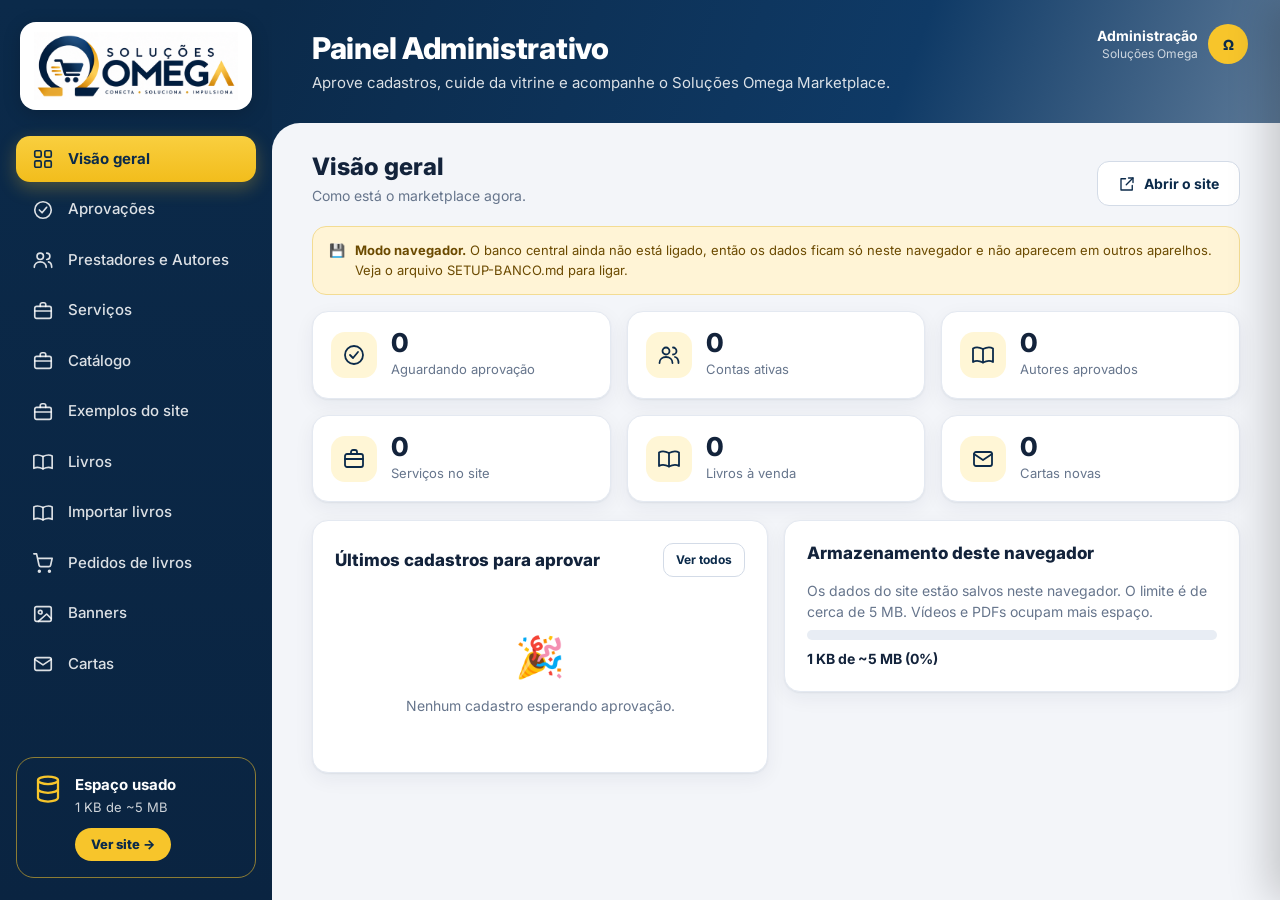
==== commit 84e200eb: "Add files via upload" ====
--- a/admin.html
+++ b/admin.html
@@ -256,6 +256,19 @@
 .notice .btn { white-space: normal; max-width: 100%; margin: 6px 6px 0 0; }
 @media (max-width: 520px) { .notice .btn { display: block; width: 100%; margin: 8px 0 0 0; } }
 </style>
+<style id="mobile-v27">
+@media (max-width: 900px) {
+  .table-wrap { overflow: visible; }
+  table.tbl, table.tbl tbody, table.tbl tr, table.tbl td { display: block; width: 100%; }
+  table.tbl thead { display: none; }
+  table.tbl tr { border-bottom: 1px solid var(--line); padding: 10px 2px; }
+  table.tbl tr:last-child { border-bottom: 0; }
+  table.tbl td { border-bottom: 0; padding: 4px 6px; white-space: normal !important; }
+  table.tbl td .ac, table.tbl td > div { display: flex; flex-wrap: wrap; gap: 6px; }
+  table.tbl td .btn { margin: 2px 4px 2px 0; }
+  .card { padding: 14px; }
+}
+</style>
 </head>
 <body>
 
@@ -286,6 +299,7 @@
       <a href="#catalogo" data-pane="catalogo"><svg><use href="#i-brief"/></svg>Catálogo</a>
       <a href="#exemplos" data-pane="exemplos"><svg><use href="#i-brief"/></svg>Exemplos do site</a>
       <a href="#livros" data-pane="livros"><svg><use href="#i-book"/></svg>Livros</a>
+      <a href="#importar" data-pane="importar"><svg><use href="#i-book"/></svg>Importar livros</a>
       <a href="#pedidos" data-pane="pedidos"><svg><use href="#i-cart"/></svg>Pedidos de livros<span class="count hidden" id="cnt-ped"></span></a>
       <a href="#banners" data-pane="banners"><svg><use href="#i-image"/></svg>Banners</a>
       <a href="#cartas" data-pane="cartas"><svg><use href="#i-mail"/></svg>Cartas<span class="count hidden" id="cnt-cartas"></span></a>
@@ -378,6 +392,34 @@
         <div class="card"><div class="table-wrap" id="lv-tabela"></div></div>
       </section>
 
+      <!-- IMPORTAR LIVROS -->
+      <section class="pane" id="pane-importar">
+        <div class="pane-head"><div><h2>Importar livros</h2><p>Traga os livros de uma exporta&ccedil;&atilde;o de produtos do WordPress / WooCommerce.</p></div></div>
+        <div class="card">
+          <div class="card-h"><h3>1. Para qual autor v&atilde;o os livros?</h3></div>
+          <div class="field"><label>Autor que vai receber os livros</label><select id="imp-autor"></select></div>
+          <p style="color:var(--muted);font-size:13px;margin:6px 0 0">S&oacute; aparecem contas do tipo autor. Se o autor ainda n&atilde;o existe, cadastre em Prestadores e Autores.</p>
+        </div>
+        <div class="card" style="margin-top:14px">
+          <div class="card-h"><h3>2. Escolha o arquivo exportado</h3></div>
+          <div class="field"><label>Arquivo .csv do WooCommerce</label><input id="imp-file" type="file" accept=".csv,text/csv"></div>
+          <p style="color:var(--muted);font-size:13px;margin:6px 0 0">O arquivo fica no seu computador. S&oacute; os livros que voc&ecirc; marcar s&atilde;o enviados para o banco.</p>
+          <div id="imp-aviso" style="margin-top:10px"></div>
+        </div>
+        <div class="card" style="margin-top:14px" id="imp-box-prev" hidden>
+          <div class="card-h"><h3>3. Confira e importe</h3></div>
+          <div class="toolbar" style="gap:8px;flex-wrap:wrap">
+            <button class="btn btn-ghost btn-sm" type="button" id="imp-todos">Marcar todos</button>
+            <button class="btn btn-ghost btn-sm" type="button" id="imp-nenhum">Desmarcar todos</button>
+          </div>
+          <div class="table-wrap" id="imp-tabela"></div>
+          <div style="margin-top:14px;display:flex;gap:8px;flex-wrap:wrap">
+            <button class="btn btn-navy" type="button" id="imp-salvar">Importar marcados</button>
+            <button class="btn btn-ghost" type="button" id="imp-limpar">Cancelar</button>
+          </div>
+        </div>
+      </section>
+
       <!-- PEDIDOS -->
       <section class="pane" id="pane-pedidos">
         <div class="pane-head"><div><h2>Pedidos de livros</h2><p>Compras feitas pelos leitores na página de Livros.</p></div></div>
@@ -396,7 +438,7 @@
       <!-- BANNERS -->
       <section class="pane" id="pane-banners">
         <div class="pane-head"><div><h2>Banners</h2><p>Carrossel do topo de cada página. Aceita imagem, vídeo e PDF.</p></div></div>
-        <div class="notice warn">📱 <span><strong>Para o banner aparecer em todos os aparelhos (celular, outros computadores):</strong> clique em <strong>Baixar para publicar</strong> no banner, e envie o arquivo baixado para a pasta <code>assets/img/banners/</code> do site no GitHub (ou pelo <code>wrangler deploy</code>). Os nomes já saem certos: <code>servicos-1.jpg</code>, <code>servicos-2.jpg</code>… e <code>livros-1.jpg</code>… Sem esse passo, o banner só aparece neste navegador. Dica: monte a arte com o texto já na imagem, no formato 2:1 (ex.: 1800×900), que fica bonita no computador e no celular.</span></div>
+        <div id="bn-aviso"></div>
         <div class="bn-tabs chips" id="bn-abas">
           <button class="chip on" type="button" data-aba="servicos">Página de Serviços</button>
           <button class="chip" type="button" data-aba="livros">Página de Livros</button>
@@ -962,12 +1004,12 @@
     if (!$('pane-' + p)) p = 'geral';
     document.querySelectorAll('.pane').forEach(function (x) { x.classList.toggle('active', x.id === 'pane-' + p); });
     document.querySelectorAll('#nav a').forEach(function (a) { a.classList.toggle('active', a.dataset.pane === p); });
-    if (location.hash !== '#' + p) history.replaceState(null, '', '#' + p);
+    try { if (location.hash !== '#' + p) history.replaceState(null, '', '#' + p); } catch (e) {}
     renderAll(); window.scrollTo({ top: 0, behavior: 'smooth' });
   }
   document.addEventListener('click', function (e) { var a = e.target.closest('[data-pane],[data-goto]'); if (!a) return; e.preventDefault(); go(a.dataset.pane || a.dataset.goto); });
 
-  function renderAll() { renderGeral(); renderAprovacoes(); renderContas(); renderServicos(); renderLivros(); renderPedidos(); renderBanners(); renderCartas(); renderExemplos(); renderCatalogo(); }
+  function renderAll() { renderGeral(); renderAprovacoes(); renderContas(); renderServicos(); renderLivros(); renderPedidos(); renderBanners(); renderCartas(); renderExemplos(); renderCatalogo(); renderImportar(); }
 
   // ---------- visão geral ----------
   function renderDbStatus() {
@@ -1400,6 +1442,10 @@
   $('bn-reset').onclick = function () { if (!confirm('Remover todos os banners desta página e voltar ao banner padrão?')) return; if (S.api.on) bnSave([]); else { try { localStorage.removeItem(BK[aba]); } catch (e) {} } renderBanners(); renderGeral(); };
   function renderBanners() {
     var a = bnList();
+    var av = $('bn-aviso');
+    if (av) av.innerHTML = (S.api.on && !S.api.erro)
+      ? '<div class="notice ok">\u2705 <span><strong>Banner salvo aqui j\u00e1 aparece em todos os aparelhos.</strong> O arquivo vai para o banco central, ent\u00e3o celular e outros computadores mostram o mesmo banner. Dica: monte a arte com o texto j\u00e1 na imagem, no formato 2:1 (ex.: 1800\u00d7900), que fica bonita no computador e no celular.</span></div>'
+      : '<div class="notice warn">\ud83d\udcf1 <span><strong>Banco central desligado:</strong> o banner s\u00f3 aparece neste navegador. Para valer em todos os aparelhos, clique em <strong>Baixar para publicar</strong> e envie o arquivo para a pasta <code>assets/img/banners/</code> do site no GitHub. Os nomes j\u00e1 saem certos: <code>servicos-1.jpg</code>, <code>livros-1.jpg</code>\u2026</span></div>';
     $('bn-count').textContent = '(' + a.length + ')';
     $('bn-lista').innerHTML = !a.length ? '<div class="empty"><div class="big">🖼️</div>Nenhum banner próprio. O site mostra o banner padrão.</div>' : a.map(function (b, i) {
       var th = b.type === 'image' ? '<img src="' + b.src + '" alt="">' : b.type === 'video' ? '<video src="' + b.src + '" muted></video>' : '📄';
@@ -1414,7 +1460,7 @@
       var bn = a[i]; if (!bn || bn.type !== 'image') return;
       var m = /^data:image\/(\w+)/.exec(bn.src || ''), ext = m ? (m[1] === 'jpeg' ? 'jpg' : m[1]) : 'jpg';
       var link = document.createElement('a'); link.href = bn.src; link.download = aba + '-' + (i + 1) + '.' + ext; document.body.appendChild(link); link.click(); link.remove();
-      toast('Arquivo ' + aba + '-' + (i + 1) + '.' + ext + ' baixado. Envie para assets/img/banners/ no site.'); return;
+      toast((S.api.on && !S.api.erro) ? 'Arquivo ' + aba + '-' + (i + 1) + '.' + ext + ' baixado. O banner j\u00e1 est\u00e1 no ar em todos os aparelhos \u2014 esse download \u00e9 s\u00f3 uma c\u00f3pia da arte.' : 'Arquivo ' + aba + '-' + (i + 1) + '.' + ext + ' baixado. Envie para assets/img/banners/ no site.'); return;
     }
     if (b.dataset.bn === 'del') { if (!confirm('Excluir este banner?')) return; a.splice(i, 1); }
     if (b.dataset.bn === 'up' && i > 0) { t = a[i]; a[i] = a[i - 1]; a[i - 1] = t; }
@@ -1440,6 +1486,159 @@
     w.document.close(); w.print(); renderAll();
   });
 
+  // ---------- importar livros de exportação WooCommerce ----------
+  var IMP = [];
+
+  function impNum(x) { return /^\d+([.,]\d+)?$/.test(String(x || '').trim()); }
+
+  function impLimpaHtml(h) {
+    var t = String(h == null ? '' : h).replace(/<[^>]+>/g, ' ');
+    t = t.replace(/&nbsp;/g, ' ').replace(/&amp;/g, '&').replace(/&quot;/g, '"').replace(/&#8211;/g, '-').replace(/ /g, ' ');
+    return t.replace(/\s+/g, ' ').trim().replace(/^"+|"+$/g, '');
+  }
+
+  // A exportação quebra linhas dentro das descrições: junta tudo de novo por registro.
+  function impRegistros(texto) {
+    var linhas = String(texto).replace(/^﻿/, '').split(/\r?\n/), recs = [], cur = null;
+    var ini = /^\d+;(simple|variation|variable|grouped|external);/;
+    for (var i = 1; i < linhas.length; i++) {
+      if (ini.test(linhas[i])) { if (cur !== null) recs.push(cur); cur = linhas[i]; }
+      else if (cur !== null) cur += ' ' + linhas[i];
+    }
+    if (cur !== null) recs.push(cur);
+    return recs;
+  }
+
+  function impLerLivros(texto) {
+    var out = [];
+    impRegistros(texto).forEach(function (rec) {
+      var f = rec.split(';'), img = -1, k;
+      for (k = f.length - 1; k >= 0; k--) { if (f[k].indexOf('http') >= 0) { img = k; break; } }
+      if (img < 0) return;
+      var pi = -1;
+      for (k = img - 1; k > 5; k--) { if (impNum(f[k])) { pi = k; break; } }
+      if (pi < 0) return;
+      var cat = (f[pi + 1] || '').trim();
+      if (!/(^|[\s,>])livros?([\s,>]|$)/i.test(cat)) return;
+      var t = -1;
+      for (k = 6; k < pi; k++) { var v = f[k].trim(); if (v === 'taxable' || v === 'none' || v === 'shipping') { t = k; break; } }
+      var cheio = (t >= 0 && pi - t === 9);
+      var g = function (n) { return (n >= 0 && n < f.length) ? f[n].trim() : ''; };
+      var pesoKg = cheio ? parseFloat(g(pi - 5)) : NaN;
+      var pesoG = isFinite(pesoKg) && pesoKg > 0 ? Math.round(pesoKg < 5 ? pesoKg * 1000 : pesoKg) : '';
+      out.push({
+        wpId: f[0],
+        titulo: impLimpaHtml(f[2]).replace(/\s*\|\s*[^|]*$/, ''),
+        preco: parseFloat(String(g(pi)).replace(',', '.')) || 0,
+        peso: pesoG,
+        altura: cheio ? (parseFloat(g(pi - 4)) || '') : '',
+        largura: cheio ? (parseFloat(g(pi - 3)) || '') : '',
+        espessura: cheio ? (parseFloat(g(pi - 2)) || '') : '',
+        estoque: t >= 0 ? (parseInt(g(t + 2), 10) || 0) : 0,
+        capa: (f[img].split(',')[0] || '').trim(),
+        sinopse: impLimpaHtml(f[6]).slice(0, 600),
+        oculto: (f[5] || '').trim() !== 'visible' || (f[3] || '').trim() !== '1',
+        genero: 'autoajuda', marcado: true
+      });
+    });
+    return out;
+  }
+
+  function impAutores() {
+    return S.accounts().filter(function (u) { return u.tipo === 'autor' || u.tipo === 'ambos'; });
+  }
+
+  function renderImportar() {
+    var sel = $('imp-autor'); if (!sel) return;
+    var lista = impAutores(), atual = sel.value;
+    sel.innerHTML = !lista.length ? '<option value="">Nenhum autor cadastrado ainda</option>' :
+      lista.map(function (u) {
+        return '<option value="' + esc(u.id) + '">' + esc(S.publicName(u)) + ' — ' + esc(u.email) + (u.status !== 'ativo' ? ' (pendente)' : '') + '</option>';
+      }).join('');
+    if (atual && lista.some(function (u) { return u.id === atual; })) sel.value = atual;
+    impTabela();
+  }
+
+  function impTabela() {
+    var box = $('imp-box-prev'), alvo = $('imp-tabela'); if (!box || !alvo) return;
+    if (!IMP.length) { box.hidden = true; alvo.innerHTML = ''; return; }
+    box.hidden = false;
+    var ger = S.GENEROS;
+    alvo.innerHTML = '<table class="tbl"><thead><tr><th></th><th>Livro</th><th>Gênero</th><th>Preço</th><th>Peso (g)</th><th>Medidas (cm)</th><th>Situação</th></tr></thead><tbody>' +
+      IMP.map(function (l, i) {
+        var med = l.altura ? (l.altura + ' x ' + l.largura + ' x ' + l.espessura) : '<span style="color:var(--bad)">faltando</span>';
+        var pes = l.peso ? l.peso : '<span style="color:var(--bad)">faltando</span>';
+        return '<tr><td><input type="checkbox" data-imp-ck="' + i + '"' + (l.marcado ? ' checked' : '') + '></td>' +
+          '<td><div class="th-mini book" style="float:left;margin-right:8px">' + (l.capa ? '<img src="' + esc(l.capa) + '" alt="">' : '📖') + '</div><strong>' + esc(l.titulo) + '</strong><div style="color:var(--muted);font-size:12px">WP #' + esc(l.wpId) + '</div></td>' +
+          '<td><select data-imp-gen="' + i + '">' + ger.map(function (gg) { return '<option value="' + esc(gg.key) + '"' + (gg.key === l.genero ? ' selected' : '') + '>' + esc(gg.label) + '</option>'; }).join('') + '</select></td>' +
+          '<td>' + money(l.preco) + '</td><td>' + pes + '</td><td>' + med + '</td>' +
+          '<td><span class="badge ' + (l.oculto ? 'b-bad' : 'b-ok') + '">' + (l.oculto ? 'Oculto no WP' : 'Publicado') + '</span></td></tr>';
+      }).join('') + '</tbody></table>';
+  }
+
+  var impFile = $('imp-file');
+  if (impFile) impFile.addEventListener('change', function (e) {
+    var f = e.target.files && e.target.files[0]; if (!f) return;
+    var r = new FileReader();
+    r.onload = function () {
+      try { IMP = impLerLivros(r.result); }
+      catch (err) { IMP = []; toast('Não consegui ler esse arquivo.', true); }
+      var semPeso = IMP.filter(function (l) { return !l.peso; }).length;
+      $('imp-aviso').innerHTML = !IMP.length
+        ? '<div class="notice bad">Nenhum livro encontrado. Confira se o arquivo é a exportação de produtos do WooCommerce e se existe a categoria "Livros".</div>'
+        : '<div class="notice ok">Encontrei <strong>' + IMP.length + ' itens</strong> na categoria Livros.' +
+          (semPeso ? ' <strong>' + semPeso + '</strong> estão sem peso ou medidas — importe mesmo assim e preencha depois em Livros, senão o frete não é calculado.' : '') + '</div>';
+      impTabela();
+    };
+    r.onerror = function () { toast('Não consegui abrir o arquivo.', true); };
+    r.readAsText(f, 'utf-8');
+  });
+
+  var impTab = $('imp-tabela');
+  if (impTab) {
+    impTab.addEventListener('change', function (e) {
+      var ck = e.target.closest('[data-imp-ck]'), gn = e.target.closest('[data-imp-gen]');
+      if (ck) { IMP[+ck.dataset.impCk].marcado = ck.checked; }
+      if (gn) { IMP[+gn.dataset.impGen].genero = gn.value; }
+    });
+  }
+  if ($('imp-todos')) $('imp-todos').onclick = function () { IMP.forEach(function (l) { l.marcado = true; }); impTabela(); };
+  if ($('imp-nenhum')) $('imp-nenhum').onclick = function () { IMP.forEach(function (l) { l.marcado = false; }); impTabela(); };
+  if ($('imp-limpar')) $('imp-limpar').onclick = function () { IMP = []; if ($('imp-file')) $('imp-file').value = ''; $('imp-aviso').innerHTML = ''; impTabela(); };
+
+  if ($('imp-salvar')) $('imp-salvar').onclick = function () {
+    var uid = $('imp-autor').value;
+    if (!uid) { toast('Escolha o autor que vai receber os livros.', true); return; }
+    var escolhidos = IMP.filter(function (l) { return l.marcado; });
+    if (!escolhidos.length) { toast('Marque pelo menos um livro.', true); return; }
+    var u = S.accounts().find(function (x) { return x.id === uid; }); if (!u) { toast('Autor não encontrado.', true); return; }
+    var jaTem = (u.livros || []).reduce(function (m, l) { if (l.wpId) m[l.wpId] = 1; return m; }, {});
+    var novos = escolhidos.filter(function (l) { return !jaTem[l.wpId]; });
+    var repetidos = escolhidos.length - novos.length;
+    if (!novos.length) { toast('Esses livros já foram importados para este autor.', true); return; }
+    if (!confirm('Importar ' + novos.length + ' livro(s) para ' + S.publicName(u) + '?' + (repetidos ? '\n' + repetidos + ' já estavam importados e vão ser ignorados.' : ''))) return;
+    var ok = guard(function () {
+      S.updateAccount(uid, function (x) {
+        x.livros = x.livros || [];
+        novos.forEach(function (l, i) {
+          x.livros.push({
+            id: 'lv_' + Date.now() + '_' + i, wpId: l.wpId, titulo: l.titulo, genero: l.genero,
+            sinopse: l.sinopse, formato: 'fisico', preco: l.preco, estoque: l.estoque,
+            peso: l.peso || '', altura: l.altura || '', largura: l.largura || '', espessura: l.espessura || '',
+            capa: l.capa, ativo: true, oculto: l.oculto, importadoDoWp: new Date().toISOString(),
+            createdAt: new Date().toISOString()
+          });
+        });
+      });
+    });
+    if (ok) {
+      toast(novos.length + ' livro(s) importado(s).');
+      IMP = []; if ($('imp-file')) $('imp-file').value = '';
+      $('imp-aviso').innerHTML = '<div class="notice ok">Importação concluída. Os livros estão na aba <strong>Livros</strong>.</div>';
+      renderAll();
+    }
+  };
+
   go((location.hash || '#geral').slice(1));
 })();
 </script>
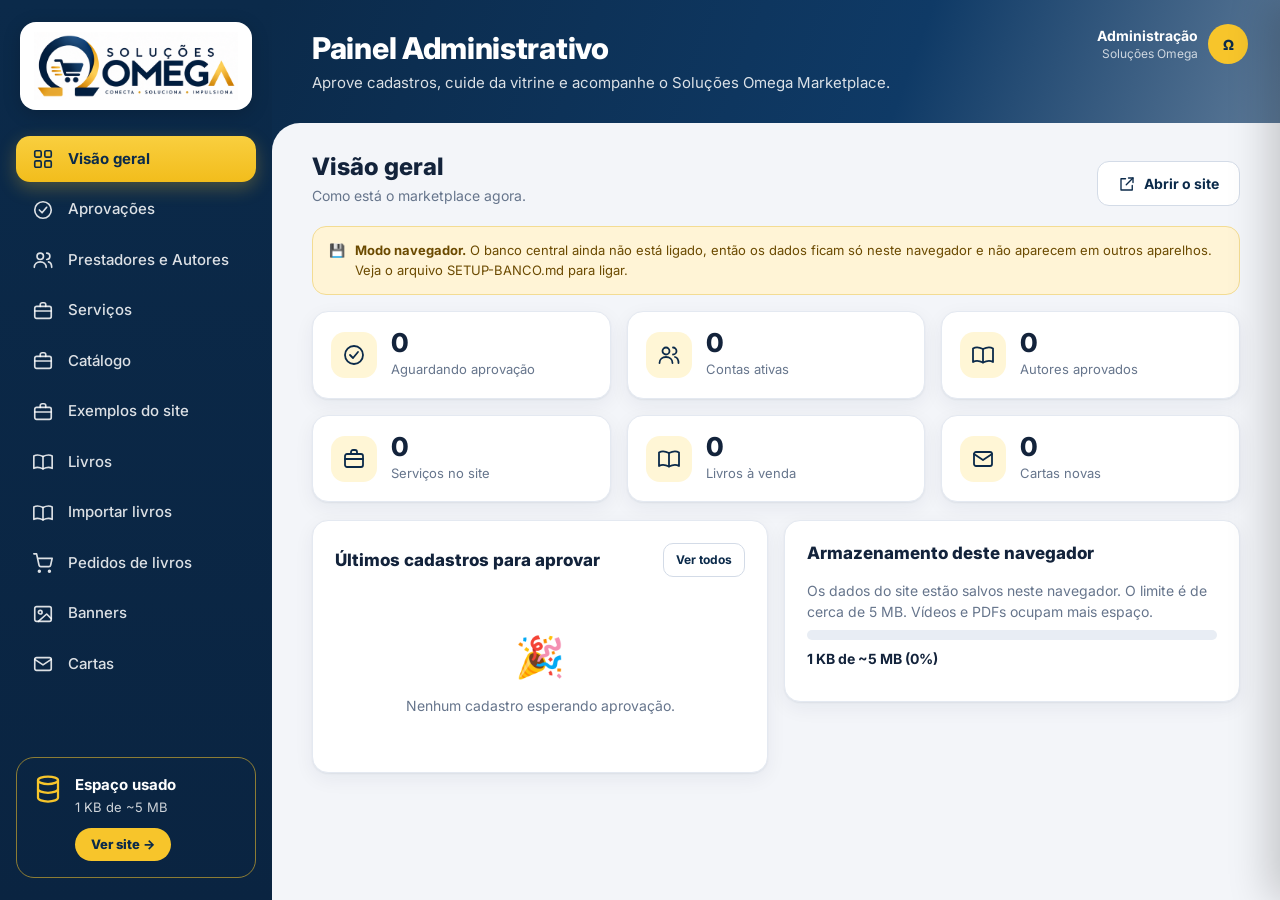
==== commit a4803b5c: "Add files via upload" ====
--- a/admin.html
+++ b/admin.html
@@ -338,6 +338,7 @@
             <p style="margin:0;color:var(--muted)">Os dados do site estão salvos neste navegador. O limite é de cerca de 5 MB. Vídeos e PDFs ocupam mais espaço.</p>
             <div class="meter" id="g-meter"><span style="width:0"></span></div>
             <p style="margin:8px 0 0;font-weight:700" id="g-uso"></p>
+            <div id="g-limpar-box" style="margin-top:10px"></div>
           </div>
         </div>
       </section>
@@ -447,6 +448,8 @@
           <div class="card">
             <div class="card-h"><h3>Novo banner</h3></div>
             <label class="drop" id="bn-drop"><input type="file" id="bn-file" accept="image/*,video/mp4,video/webm,application/pdf"><svg><use href="#i-upload"/></svg><div class="t">Enviar imagem, vídeo ou PDF</div><div class="s">Imagem larga (1600×600) · Vídeo até 3 MB · PDF até 2 MB</div></label>
+            <label class="drop" id="bn-drop-mob" style="margin-top:10px"><input type="file" id="bn-file-mob" accept="image/*"><svg><use href="#i-upload"/></svg><div class="t">Arte para celular (opcional)</div><div class="s">Mais quadrada, ex.: 1200&times;900. Sem ela, o celular mostra a arte larga, que fica baixinha.</div></label>
+            <div id="bn-prev-mob" class="hidden" style="margin-top:8px"></div>
             <div class="bn-prev hidden" id="bn-prev"></div>
             <div class="grid grid-2" style="margin-top:14px">
               <div class="field"><label for="bn-eyebrow">Etiqueta</label><input id="bn-eyebrow" placeholder="Ex.: Serviços para sua casa"></div>
@@ -612,7 +615,19 @@
     e.status = r.status; throw e;
   }
   function sess() { try { return JSON.parse(sessionStorage.getItem(SESSION) || 'null'); } catch (e) { return null; } }
-  function adminKey() { try { return sessionStorage.getItem(ADMIN_KEY_SS) || ''; } catch (e) { return ''; } }
+  // A chave fica na sessao; se o admin marcou "manter conectado", fica tambem neste navegador.
+  function adminKey() {
+    try { var k = sessionStorage.getItem(ADMIN_KEY_SS); if (k) return k; } catch (e) {}
+    try { return localStorage.getItem(ADMIN_KEY_SS) || ''; } catch (e) { return ''; }
+  }
+  function guardarChave(k, lembrar) {
+    try { sessionStorage.setItem(ADMIN_KEY_SS, k); } catch (e) {}
+    try { if (lembrar) localStorage.setItem(ADMIN_KEY_SS, k); } catch (e) {}
+  }
+  function esquecerChave() {
+    try { sessionStorage.removeItem(ADMIN_KEY_SS); } catch (e) {}
+    try { localStorage.removeItem(ADMIN_KEY_SS); } catch (e) {}
+  }
   function snapList(nome, list) { var m = {}; (list || []).forEach(function (x) { if (x && x.id) m[x.id] = JSON.stringify(x); }); SNAP[nome] = m; }
   function setMemK(key, list) { MEMK[key] = list || []; snapList(key, MEMK[key]); }
   // Troca o conteúdo de um objeto pelo que o servidor devolveu (mantém a mesma referência na página)
@@ -651,16 +666,16 @@
         if (!k) break;
         r = xhr('GET', '/api/admin/tudo', null, k);
         if (r.status === 200 && r.data) {
-          try { sessionStorage.setItem(ADMIN_KEY_SS, k); } catch (e) {}
+          guardarChave(k, true);
           MEM = r.data.contas || []; snapList('contas', MEM); OCULTOS = r.data.ocultos || []; CATALOGO = r.data.catalogo || null;
           setMemK('omega_pedidos', r.data.pedidos); setMemK('omega_cartas_autores', r.data.cartas);
           setMemK('omega_banners_servicos', (r.data.banners || {}).servicos); setMemK('omega_banners_livros', (r.data.banners || {}).livros);
           return;
         }
-        try { sessionStorage.removeItem(ADMIN_KEY_SS); } catch (e) {}
+        esquecerChave();
         if (r.status !== 401) { API.erro = (r.data && r.data.erro) || 'Não foi possível carregar os dados do servidor.'; return; }
       }
-      API.erro = 'Chave do administrador não informada ou incorreta. Recarregue a página para tentar de novo.';
+      API.erro = 'Chave do administrador não informada ou incorreta. Clique em Entrar com a chave para digitar de novo.';
     }
   }
   // Envia ao servidor as mudanças de uma lista (pedidos, cartas, banners). Devolve a versão gravada.
@@ -792,7 +807,14 @@
       banners: { servicos: raw('omega_banners_servicos') || [], livros: raw('omega_banners_livros') || [] }
     }, adminKey());
   }
-  function sairAdmin() { try { sessionStorage.removeItem(ADMIN_KEY_SS); } catch (e) {} }
+  // Apaga as copias locais antigas (da epoca sem banco). O banco continua intacto.
+  function limparAntigos() {
+    var apagar = ['omega_prestadores', 'omega_pedidos', 'omega_cartas_autores', 'omega_banners_servicos',
+                  'omega_banners_livros', 'omega_ocultos', 'omega_catalogo'], n = 0;
+    apagar.forEach(function (k) { try { if (localStorage.getItem(k) !== null) { localStorage.removeItem(k); n++; } } catch (e) {} });
+    return n;
+  }
+  function sairAdmin() { esquecerChave(); }
   // Exemplos do site (livros e serviços fictícios) que o administrador pode ocultar
   var EXEMPLOS = [{"chave": "servico:Psicoterapia individual", "tipo": "Serviço", "titulo": "Psicoterapia individual", "grupo": "Terapia e Bem-Estar"},
     {"chave": "servico:Terapia de casal", "tipo": "Serviço", "titulo": "Terapia de casal", "grupo": "Terapia e Bem-Estar"},
@@ -970,7 +992,7 @@
   return {
     api: API, trocarSenha: trocarSenha, enviarPedido: enviarPedido, enviarCarta: enviarCarta,
     ocultos: ocultos, oculto: oculto, salvarOcultos: salvarOcultos, EXEMPLOS: EXEMPLOS,
-    importarNavegador: importarNavegador, sairAdmin: sairAdmin,
+    importarNavegador: importarNavegador, sairAdmin: sairAdmin, limparAntigos: limparAntigos,
     get CATEGORIAS() { return listaCategorias(); }, get GENEROS() { return catalogo().generos; }, catalogo: catalogo, salvarCatalogo: salvarCatalogo, SERVICOS_PADRAO: SERVICOS_PADRAO, LIMITS: LIMITS,
     norm: norm, categoria: categoria, esc: esc, hashPwd: hashPwd, mb: mb,
     accounts: accounts, saveAccounts: saveAccounts, account: account, byEmail: byEmail,
@@ -1028,7 +1050,18 @@
       };
       $('db-sair').onclick = function () { S.sairAdmin(); location.reload(); };
     } else if (S.api.erro) {
-      el.innerHTML = '<div class="notice warn">⚠️ <span>' + esc(S.api.erro) + '</span></div>';
+      var ehChave = /[Cc]have/.test(S.api.erro);
+      el.innerHTML = '<div class="notice warn">⚠️ <span>' + esc(S.api.erro)
+        + (ehChave ? '<br><strong>Seus dados não foram perdidos.</strong> Eles continuam no banco central; o painel só não consegue lê-los sem a chave certa.'
+            + ' <button class="btn btn-gold btn-sm" type="button" id="db-entrar" style="margin-left:6px">Entrar com a chave</button>' : '')
+        + '</span></div>';
+      if (ehChave && $('db-entrar')) $('db-entrar').onclick = function () {
+        var k = (window.prompt('Digite a chave do administrador (ADMIN_KEY), exatamente como está no Cloudflare:') || '').trim();
+        if (!k) return;
+        S.sairAdmin();
+        try { sessionStorage.setItem('omega_admin_key', k); localStorage.setItem('omega_admin_key', k); } catch (e) {}
+        location.reload();
+      };
     } else {
       el.innerHTML = '<div class="notice warn">💾 <span><strong>Modo navegador.</strong> O banco central ainda não está ligado, então os dados ficam só neste navegador e não aparecem em outros aparelhos. Veja o arquivo SETUP-BANCO.md para ligar.</span></div>';
     }
@@ -1054,6 +1087,19 @@
     var u = S.storageUsage(), pct = Math.min(100, Math.round(u.bytes / u.limit * 100));
     $('g-meter').classList.toggle('hot', pct > 80); $('g-meter').firstElementChild.style.width = pct + '%';
     $('g-uso').textContent = u.label + ' de ~5 MB (' + pct + '%)'; $('side-uso').textContent = u.label + ' de ~5 MB';
+    var cx = $('g-limpar-box');
+    if (cx) {
+      if (S.api.on && !S.api.erro) {
+        cx.innerHTML = '<p style="margin:0 0 8px;color:var(--muted);font-size:13px">Com o banco central ligado, estas c\u00f3pias no navegador n\u00e3o s\u00e3o mais usadas. Apagar libera espa\u00e7o e n\u00e3o afeta o banco.</p>'
+          + '<button class="btn btn-ghost btn-sm" type="button" id="g-limpar">Apagar c\u00f3pias antigas deste navegador</button>';
+        $('g-limpar').onclick = function () {
+          if (!confirm('Apagar as c\u00f3pias antigas guardadas neste navegador?\n\nOs dados no banco central continuam intactos. Fa\u00e7a isso s\u00f3 depois de conferir que tudo j\u00e1 aparece no painel.')) return;
+          var n = S.limparAntigos();
+          alert(n + ' c\u00f3pia(s) apagada(s). A p\u00e1gina vai recarregar.');
+          location.reload();
+        };
+      } else { cx.innerHTML = ''; }
+    }
   }
 
   // ---------- contas ----------
@@ -1427,17 +1473,21 @@
   }
   function bnRead(f) { if (!f) return; S.readMedia(f, { max: 1600, quality: 0.75 }).then(function (m) { bnFile = m; bnPreview(m); }).catch(function (e) { toast(e.message, true); }); }
   $('bn-file').onchange = function () { bnRead(this.files[0]); this.value = ''; };
+  var bnFileMob = null;
+  function bnReadMob(f) { if (!f) return; S.readMedia(f, { max: 1200, quality: 0.78 }).then(function (m) { bnFileMob = m; var p = $('bn-prev-mob'); p.classList.remove('hidden'); p.innerHTML = '<img src="' + m.src + '" alt="" style="max-width:140px;border-radius:8px">'; }).catch(function (e) { toast(e.message, true); }); }
+  if ($('bn-file-mob')) $('bn-file-mob').onchange = function () { bnReadMob(this.files[0]); this.value = ''; };
   var drop = $('bn-drop');
   drop.addEventListener('dragover', function (e) { e.preventDefault(); drop.classList.add('over'); });
   drop.addEventListener('dragleave', function () { drop.classList.remove('over'); });
   drop.addEventListener('drop', function (e) { e.preventDefault(); drop.classList.remove('over'); bnRead(e.dataTransfer.files[0]); });
   $('bn-add').onclick = function () {
-    if (!bnFile) { toast('Envie uma imagem, vídeo ou PDF primeiro.', true); return; }
+    if (!bnFile && !bnFileMob) { toast('Envie uma imagem, vídeo ou PDF primeiro.', true); return; }
+    if (!bnFile && bnFileMob) { bnFile = bnFileMob; }  // só a arte de celular: serve para os dois
     var a = bnList();
-    a.push({ type: bnFile.type, src: bnFile.src, name: bnFile.name, title: $('bn-title').value.trim(), eyebrow: $('bn-eyebrow').value.trim(), headline: $('bn-headline').value.trim(), sub: $('bn-sub').value.trim(), ctaText: $('bn-cta').value.trim(), ctaLink: $('bn-link').value.trim() });
+    a.push({ type: bnFile.type, src: bnFile.src, srcMob: (bnFileMob ? bnFileMob.src : ''), name: bnFile.name, title: $('bn-title').value.trim(), eyebrow: $('bn-eyebrow').value.trim(), headline: $('bn-headline').value.trim(), sub: $('bn-sub').value.trim(), ctaText: $('bn-cta').value.trim(), ctaLink: $('bn-link').value.trim() });
     if (!bnSave(a)) return;
     ['bn-title', 'bn-eyebrow', 'bn-headline', 'bn-sub', 'bn-cta', 'bn-link'].forEach(function (id) { $(id).value = ''; });
-    bnFile = null; $('bn-prev').classList.add('hidden'); toast('Banner adicionado à página de ' + (aba === 'servicos' ? 'Serviços' : 'Livros') + '!'); renderBanners(); renderGeral();
+    bnFile = null; bnFileMob = null; $('bn-prev').classList.add('hidden'); if ($('bn-prev-mob')) $('bn-prev-mob').classList.add('hidden'); toast('Banner adicionado à página de ' + (aba === 'servicos' ? 'Serviços' : 'Livros') + '!'); renderBanners(); renderGeral();
   };
   $('bn-reset').onclick = function () { if (!confirm('Remover todos os banners desta página e voltar ao banner padrão?')) return; if (S.api.on) bnSave([]); else { try { localStorage.removeItem(BK[aba]); } catch (e) {} } renderBanners(); renderGeral(); };
   function renderBanners() {
@@ -1450,8 +1500,9 @@
     $('bn-lista').innerHTML = !a.length ? '<div class="empty"><div class="big">🖼️</div>Nenhum banner próprio. O site mostra o banner padrão.</div>' : a.map(function (b, i) {
       var th = b.type === 'image' ? '<img src="' + b.src + '" alt="">' : b.type === 'video' ? '<video src="' + b.src + '" muted></video>' : '📄';
       return '<div class="bn-card"><div class="th">' + th + '</div><div class="bd" style="flex:1;min-width:0"><strong>' + esc(b.headline || b.title || 'Banner ' + (i + 1)) + '</strong><div style="color:var(--muted);font-size:12.5px">' +
-        ({ image: 'Imagem', video: 'Vídeo', pdf: 'PDF' }[b.type] || '') + (b.ctaText ? ' · Botão: ' + esc(b.ctaText) : '') + '</div></div>' +
-        '<div class="ac" style="display:flex;gap:4px;flex-wrap:wrap;justify-content:flex-end"><button class="btn btn-ghost btn-sm" type="button" data-bn="up" data-i="' + i + '" title="Subir">↑</button><button class="btn btn-ghost btn-sm" type="button" data-bn="down" data-i="' + i + '" title="Descer">↓</button><button class="btn btn-navy btn-sm" type="button" data-bn="dl" data-i="' + i + '"' + (b.type === 'image' ? '' : ' disabled title="Só imagens podem ser publicadas como arquivo"') + '>Baixar para publicar</button><button class="btn btn-bad btn-sm" type="button" data-bn="del" data-i="' + i + '">Excluir</button></div></div>';
+        ({ image: 'Imagem', video: 'Vídeo', pdf: 'PDF' }[b.type] || '') + (b.ctaText ? ' · Botão: ' + esc(b.ctaText) : '') +
+        (b.srcMob ? ' · <span class="badge b-ok">tem arte de celular</span>' : ' · <span style="color:var(--bad)">sem arte de celular</span>') + '</div></div>' +
+        '<div class="ac" style="display:flex;gap:4px;flex-wrap:wrap;justify-content:flex-end"><button class="btn btn-gold btn-sm" type="button" data-bn="mob" data-i="' + i + '" title="Enviar a arte que aparece no celular">📱 Arte de celular</button><button class="btn btn-ghost btn-sm" type="button" data-bn="up" data-i="' + i + '" title="Subir">↑</button><button class="btn btn-ghost btn-sm" type="button" data-bn="down" data-i="' + i + '" title="Descer">↓</button><button class="btn btn-navy btn-sm" type="button" data-bn="dl" data-i="' + i + '"' + (b.type === 'image' ? '' : ' disabled title="Só imagens podem ser publicadas como arquivo"') + '>Baixar para publicar</button><button class="btn btn-bad btn-sm" type="button" data-bn="del" data-i="' + i + '">Excluir</button></div></div>';
     }).join('');
   }
   $('bn-lista').addEventListener('click', function (e) {
@@ -1461,6 +1512,20 @@
       var m = /^data:image\/(\w+)/.exec(bn.src || ''), ext = m ? (m[1] === 'jpeg' ? 'jpg' : m[1]) : 'jpg';
       var link = document.createElement('a'); link.href = bn.src; link.download = aba + '-' + (i + 1) + '.' + ext; document.body.appendChild(link); link.click(); link.remove();
       toast((S.api.on && !S.api.erro) ? 'Arquivo ' + aba + '-' + (i + 1) + '.' + ext + ' baixado. O banner j\u00e1 est\u00e1 no ar em todos os aparelhos \u2014 esse download \u00e9 s\u00f3 uma c\u00f3pia da arte.' : 'Arquivo ' + aba + '-' + (i + 1) + '.' + ext + ' baixado. Envie para assets/img/banners/ no site.'); return;
+    }
+    if (b.dataset.bn === 'mob') {
+      var alvo = a[i]; if (!alvo) return;
+      if (alvo.srcMob && !confirm('Este banner já tem arte de celular. Substituir pela nova?')) return;
+      var inp = document.createElement('input'); inp.type = 'file'; inp.accept = 'image/*';
+      inp.onchange = function () {
+        var f = inp.files && inp.files[0]; if (!f) return;
+        S.readMedia(f, { max: 1200, quality: 0.78 }).then(function (m) {
+          var lista = bnList(); if (!lista[i]) return;
+          lista[i].srcMob = m.src;
+          if (bnSave(lista)) { toast('Arte de celular salva neste banner.'); renderBanners(); renderGeral(); }
+        }).catch(function (err) { toast(err.message, true); });
+      };
+      inp.click(); return;
     }
     if (b.dataset.bn === 'del') { if (!confirm('Excluir este banner?')) return; a.splice(i, 1); }
     if (b.dataset.bn === 'up' && i > 0) { t = a[i]; a[i] = a[i - 1]; a[i - 1] = t; }
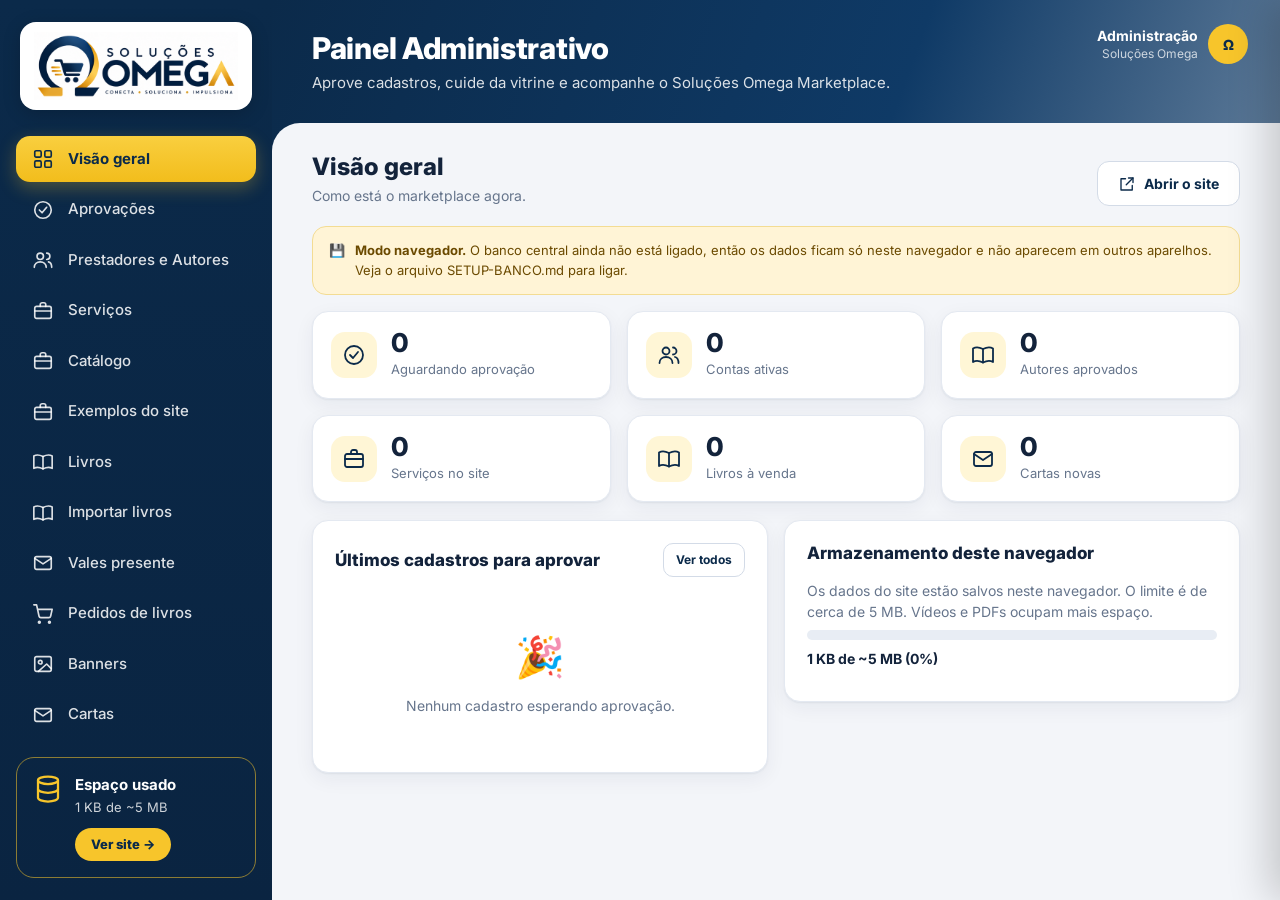
==== commit fbca22a8: "Add files via upload" ====
--- a/admin.html
+++ b/admin.html
@@ -300,6 +300,7 @@
       <a href="#exemplos" data-pane="exemplos"><svg><use href="#i-brief"/></svg>Exemplos do site</a>
       <a href="#livros" data-pane="livros"><svg><use href="#i-book"/></svg>Livros</a>
       <a href="#importar" data-pane="importar"><svg><use href="#i-book"/></svg>Importar livros</a>
+      <a href="#vales" data-pane="vales"><svg><use href="#i-mail"/></svg>Vales presente</a>
       <a href="#pedidos" data-pane="pedidos"><svg><use href="#i-cart"/></svg>Pedidos de livros<span class="count hidden" id="cnt-ped"></span></a>
       <a href="#banners" data-pane="banners"><svg><use href="#i-image"/></svg>Banners</a>
       <a href="#cartas" data-pane="cartas"><svg><use href="#i-mail"/></svg>Cartas<span class="count hidden" id="cnt-cartas"></span></a>
@@ -350,7 +351,30 @@
         <div class="card hidden" id="legado-card"><div class="card-h"><div><h3>Cadastros antigos (sem login)</h3><div class="sub">Feitos na versão anterior do formulário. Peça para a pessoa se cadastrar de novo para ter acesso ao painel.</div></div></div><div id="legado-lista"></div></div>
       </section>
       <section class="pane" id="pane-contas">
-        <div class="pane-head"><div><h2>Prestadores e Autores</h2><p>Todas as contas da plataforma.</p></div></div>
+        <div class="pane-head"><div><h2>Prestadores e Autores</h2><p>Todas as contas da plataforma.</p></div>
+          <button class="btn btn-navy" type="button" id="ct-novo">+ Cadastrar prestador ou autor</button></div>
+        <div class="card hidden" id="ct-form" style="margin-bottom:14px">
+          <div class="card-h"><h3 id="ct-form-t">Novo cadastro</h3><button class="btn btn-ghost btn-sm" type="button" id="ct-cancelar">Fechar</button></div>
+          <div class="grid2">
+            <div class="field"><label>Nome do profissional, autor ou empresa *</label><input id="ct-nome" maxlength="120" placeholder="Ex.: Maria Souza"></div>
+            <div class="field"><label>E-mail de acesso *</label><input id="ct-email" type="email" maxlength="120" placeholder="nome@email.com"></div>
+            <div class="field"><label>WhatsApp</label><input id="ct-whats" maxlength="30" placeholder="(41) 99999-9999"></div>
+            <div class="field"><label>Tipo de cadastro</label><select id="ct-tipo"><option value="prestador">Prestador de servi&ccedil;o</option><option value="autor">Autor de livros</option><option value="ambos">Os dois</option></select></div>
+            <div class="field"><label>CPF ou CNPJ</label><input id="ct-doc" maxlength="24" placeholder="Somente n&uacute;meros"></div>
+            <div class="field"><label>MEI?</label><select id="ct-mei"><option value="">N&atilde;o informado</option><option value="sim">Sim, &eacute; MEI</option><option value="nao">N&atilde;o &eacute; MEI</option></select></div>
+            <div class="field"><label>Cidade</label><input id="ct-cidade" maxlength="80"></div>
+            <div class="field"><label>Estado (UF)</label><input id="ct-uf" maxlength="2" placeholder="PR"></div>
+            <div class="field"><label>Nome do neg&oacute;cio / como aparece no site</label><input id="ct-negocio" maxlength="120"></div>
+            <div class="field"><label>Regi&atilde;o de atendimento</label><input id="ct-regiao" maxlength="160" placeholder="Curitiba e regi&atilde;o metropolitana"></div>
+            <div class="field"><label>Especialidades (separe por v&iacute;rgula)</label><input id="ct-espec" maxlength="300" placeholder="Limpeza residencial, p&oacute;s-obra"></div>
+            <div class="field"><label>Situa&ccedil;&atilde;o</label><select id="ct-status"><option value="ativo">Ativo (aparece no site)</option><option value="pendente">Pendente de documenta&ccedil;&atilde;o</option><option value="bloqueado">Bloqueado</option><option value="recusado">Recusado</option></select></div>
+          </div>
+          <div class="field"><label>Endere&ccedil;o (quando for o caso)</label><input id="ct-end" maxlength="200"></div>
+          <div class="field"><label>Descri&ccedil;&atilde;o / apresenta&ccedil;&atilde;o</label><textarea id="ct-desc" rows="3" maxlength="4000"></textarea></div>
+          <div class="field" id="ct-senha-box"><label>Senha de acesso (deixe vazio e o sistema cria uma)</label><input id="ct-senha" maxlength="60" placeholder="M&iacute;nimo 6 caracteres"></div>
+          <button class="btn btn-navy" type="button" id="ct-salvar">Salvar cadastro</button>
+          <div id="ct-aviso" style="margin-top:12px"></div>
+        </div>
         <div class="chips" id="ct-filtros">
           <button class="chip on" type="button" data-f="todos">Todos<span class="c" data-c="todos"></span></button>
           <button class="chip" type="button" data-f="pendente">Pendentes<span class="c" data-c="pendente"></span></button>
@@ -391,6 +415,28 @@
         <div id="lv-edit" class="card" style="display:none;margin-bottom:14px"></div>
         <div class="toolbar"><input class="search" id="lv-busca" type="search" placeholder="Buscar título ou autor"></div>
         <div class="card"><div class="table-wrap" id="lv-tabela"></div></div>
+      </section>
+
+      <!-- VALES PRESENTE -->
+      <section class="pane" id="pane-vales">
+        <div class="pane-head"><div><h2>Vales presente</h2><p>C&oacute;digos que abatem do total na compra de livros.</p></div></div>
+        <div class="card">
+          <div class="card-h"><h3>Gerar um vale</h3></div>
+          <div class="grid2">
+            <div class="field"><label>Valor (R$)</label><input id="vp-valor" type="number" min="1" max="5000" step="0.01" placeholder="50,00"></div>
+            <div class="field"><label>Validade (opcional)</label><input id="vp-validade" type="date"></div>
+            <div class="field"><label>Para quem &eacute; (opcional)</label><input id="vp-para" maxlength="80" placeholder="Nome de quem recebe"></div>
+            <div class="field"><label>E-mail de quem recebe (opcional)</label><input id="vp-email" type="email" maxlength="120" placeholder="nome@email.com"></div>
+          </div>
+          <div class="field"><label>Mensagem no vale (opcional)</label><textarea id="vp-msg" rows="2" maxlength="300" placeholder="Feliz anivers&aacute;rio! Escolha o livro que quiser."></textarea></div>
+          <div class="field"><label>Anota&ccedil;&atilde;o interna (s&oacute; voc&ecirc; v&ecirc;)</label><input id="vp-nota" maxlength="160" placeholder="Ex.: brinde da campanha de novembro"></div>
+          <button class="btn btn-navy" type="button" id="vp-criar">Gerar vale presente</button>
+          <div id="vp-novo" style="margin-top:12px"></div>
+        </div>
+        <div class="card" style="margin-top:14px">
+          <div class="card-h"><h3>Vales emitidos</h3><span class="badge" id="vp-total"></span></div>
+          <div class="table-wrap" id="vp-tabela"></div>
+        </div>
       </section>
 
       <!-- IMPORTAR LIVROS -->
@@ -586,6 +632,7 @@
   })();
   var API = { on: false, ctx: CTX, erro: null };
   var OCULTOS = null;   // exemplos ocultos vindos do servidor
+  var VALES = [];        // vales presente vindos do servidor
   var MEM = [];          // contas vindas do servidor
   var MEMK = {};         // listas vindas do servidor (pedidos, cartas, banners)
   var SNAP = {};         // última versão gravada de cada item (para enviar só o que mudou)
@@ -669,6 +716,7 @@
           guardarChave(k, true);
           MEM = r.data.contas || []; snapList('contas', MEM); OCULTOS = r.data.ocultos || []; CATALOGO = r.data.catalogo || null;
           setMemK('omega_pedidos', r.data.pedidos); setMemK('omega_cartas_autores', r.data.cartas);
+          VALES = r.data.vales || [];
           setMemK('omega_banners_servicos', (r.data.banners || {}).servicos); setMemK('omega_banners_livros', (r.data.banners || {}).livros);
           return;
         }
@@ -720,6 +768,13 @@
 
   // ---------- Contas ----------
   function accounts() { return API.on ? MEM : read(ACCOUNTS, []); }
+  // O ADM cria uma conta na mao (fornecedor vindo de outra lista). Devolve { conta, senha }.
+  function criarContaAdm(conta, senha) {
+    if (!API.on) throw new Error('Conecte o Painel ADM ao servidor para cadastrar contas.');
+    var r = call('POST', '/api/admin/contas', { conta: conta, senha: senha || '' }, adminKey());
+    if (r && r.conta) { MEM = MEM.concat([r.conta]); snapList('contas', MEM); }
+    return r;
+  }
   function saveAccounts(list) {
     if (!API.on) return write(ACCOUNTS, list);
     if (CTX === 'admin' || CTX === 'painel') {
@@ -798,6 +853,13 @@
   }
   // Pedido de livro feito pelo leitor (no servidor, avisa os autores e baixa o estoque)
   function enviarPedido(p) { return API.on ? call('POST', '/api/pedidos', { pedido: p }).pedido : p; }
+  // Confere um vale presente no servidor. Devolve { ok, codigo, saldo } ou { ok:false, erro }.
+  function validarVale(codigo) {
+    if (!API.on) return { ok: false, erro: 'Os vales presente so funcionam com o site no ar. Tente de novo em instantes.' };
+    var r = xhr('POST', '/api/vale/validar', { codigo: String(codigo || '').toUpperCase() });
+    if (r.status === 200 && r.data) return r.data;
+    return { ok: false, erro: (r.data && r.data.erro) || 'Nao foi possivel conferir o vale agora.' };
+  }
   function enviarCarta(c) { return API.on ? call('POST', '/api/cartas', { carta: c }).carta : c; }
   // Copia para o banco central o que está guardado neste navegador (Painel ADM)
   function importarNavegador() {
@@ -990,13 +1052,13 @@
   try { document.dispatchEvent(new CustomEvent('omega:dados', { detail: { api: API.on } })); } catch (e) {}
 
   return {
-    api: API, trocarSenha: trocarSenha, enviarPedido: enviarPedido, enviarCarta: enviarCarta,
+    api: API, trocarSenha: trocarSenha, enviarPedido: enviarPedido, enviarCarta: enviarCarta, validarVale: validarVale,
     ocultos: ocultos, oculto: oculto, salvarOcultos: salvarOcultos, EXEMPLOS: EXEMPLOS,
     importarNavegador: importarNavegador, sairAdmin: sairAdmin, limparAntigos: limparAntigos,
     get CATEGORIAS() { return listaCategorias(); }, get GENEROS() { return catalogo().generos; }, catalogo: catalogo, salvarCatalogo: salvarCatalogo, SERVICOS_PADRAO: SERVICOS_PADRAO, LIMITS: LIMITS,
     norm: norm, categoria: categoria, esc: esc, hashPwd: hashPwd, mb: mb,
     accounts: accounts, saveAccounts: saveAccounts, account: account, byEmail: byEmail,
-    saveAccount: saveAccount, updateAccount: updateAccount, createAccount: createAccount,
+    saveAccount: saveAccount, updateAccount: updateAccount, createAccount: createAccount, criarContaAdm: criarContaAdm,
     login: login, session: session, logout: logout, isAutor: isAutor, isPrestador: isPrestador,
     publicName: publicName, providersByCategory: providersByCategory, publishedBooks: publishedBooks,
     legacyQueue: legacyQueue, saveLegacyQueue: saveLegacyQueue,
@@ -1031,7 +1093,7 @@
   }
   document.addEventListener('click', function (e) { var a = e.target.closest('[data-pane],[data-goto]'); if (!a) return; e.preventDefault(); go(a.dataset.pane || a.dataset.goto); });
 
-  function renderAll() { renderGeral(); renderAprovacoes(); renderContas(); renderServicos(); renderLivros(); renderPedidos(); renderBanners(); renderCartas(); renderExemplos(); renderCatalogo(); renderImportar(); }
+  function renderAll() { renderGeral(); renderAprovacoes(); renderContas(); renderServicos(); renderLivros(); renderPedidos(); renderBanners(); renderCartas(); renderExemplos(); renderCatalogo(); renderImportar(); renderVales(); }
 
   // ---------- visão geral ----------
   function renderDbStatus() {
@@ -1116,8 +1178,93 @@
       (u.autorAprovado ? ' <span class="badge b-purple">Autor aprovado</span>' : '') +
       '<div class="meta">' + esc(u.email) + ' · ' + esc(u.whats || '') + ' · desde ' + dt(u.createdAt) + '</div><div class="desc">' + esc(catsDe(u).join(' · ') || u.desc || '') + '</div></div>' +
       '<div class="ac">' + (u.status === 'pendente' ? '<button class="btn btn-ok btn-sm" type="button" data-aprovar="' + u.id + '">Aprovar</button>' : '') +
+      '<button class="btn btn-ghost btn-sm" type="button" data-editar="' + u.id + '">Editar</button>' +
       '<button class="btn btn-ghost btn-sm" type="button" data-abrir="' + u.id + '">Ver detalhes</button></div></div>';
   }
+
+  // ---------- cadastrar / editar prestador ou autor ----------
+  var CT_ED = null;   // id da conta em edicao, ou null para cadastro novo
+
+  function ctCampos() {
+    return { nome: 'ct-nome', email: 'ct-email', whats: 'ct-whats', tipo: 'ct-tipo', doc: 'ct-doc', mei: 'ct-mei',
+      cidade: 'ct-cidade', uf: 'ct-uf', negocio: 'ct-negocio', regiao: 'ct-regiao', espec: 'ct-espec',
+      status: 'ct-status', end: 'ct-end', desc: 'ct-desc', senha: 'ct-senha' };
+  }
+  function ctLimpar() {
+    var c = ctCampos();
+    for (var k in c) if ($(c[k])) $(c[k]).value = '';
+    if ($('ct-tipo')) $('ct-tipo').value = 'prestador';
+    if ($('ct-status')) $('ct-status').value = 'ativo';
+    $('ct-aviso').innerHTML = '';
+  }
+  function ctAbrir(id) {
+    if (!S.api.on) { toast('Conecte o Painel ADM ao servidor para cadastrar ou editar contas.', true); return; }
+    CT_ED = id || null;
+    ctLimpar();
+    $('ct-form').classList.remove('hidden');
+    $('ct-form-t').textContent = id ? 'Editar cadastro' : 'Novo cadastro';
+    $('ct-email').disabled = !!id;
+    $('ct-senha-box').style.display = id ? 'none' : '';
+    if (id) {
+      var u = S.account(id); if (!u) { toast('Cadastro não encontrado.', true); return; }
+      var c = u.cadastro || {};
+      $('ct-nome').value = u.nome || ''; $('ct-email').value = u.email || ''; $('ct-whats').value = u.whats || '';
+      $('ct-tipo').value = u.tipo || 'prestador'; $('ct-status').value = u.status || 'ativo';
+      $('ct-doc').value = c.cnpj || c.cpf || ''; $('ct-mei').value = c.mei || '';
+      $('ct-cidade').value = c.city || ''; $('ct-uf').value = c.state || '';
+      $('ct-negocio').value = c.business_name || ''; $('ct-regiao').value = c.service_area || '';
+      $('ct-espec').value = (c.especialidades || []).join(', ');
+      $('ct-end').value = c.endereco || ''; $('ct-desc').value = u.desc || '';
+    }
+    $('ct-form').scrollIntoView({ behavior: 'smooth', block: 'start' });
+  }
+  function ctFechar() { CT_ED = null; $('ct-form').classList.add('hidden'); ctLimpar(); }
+
+  if ($('ct-novo')) $('ct-novo').onclick = function () { ctAbrir(null); };
+  if ($('ct-cancelar')) $('ct-cancelar').onclick = ctFechar;
+
+  if ($('ct-salvar')) $('ct-salvar').onclick = function () {
+    var nome = $('ct-nome').value.trim(), email = $('ct-email').value.trim().toLowerCase();
+    if (!nome) { toast('Informe o nome do cadastro.', true); return; }
+    if (!CT_ED && !/^[^@\s]+@[^@\s]+\.[^@\s]+$/.test(email)) { toast('Informe um e-mail válido.', true); return; }
+    var doc = $('ct-doc').value.replace(/\D/g, '');
+    var cad = {
+      cpf: doc.length <= 11 ? doc : '', cnpj: doc.length > 11 ? doc : '', mei: $('ct-mei').value,
+      city: $('ct-cidade').value.trim(), state: $('ct-uf').value.trim().toUpperCase(),
+      business_name: $('ct-negocio').value.trim(), service_area: $('ct-regiao').value.trim(),
+      endereco: $('ct-end').value.trim(),
+      especialidades: $('ct-espec').value.split(',').map(function (x) { return x.trim(); }).filter(Boolean)
+    };
+    guard(function () {
+      if (CT_ED) {
+        var u = S.updateAccount(CT_ED, function (x) {
+          x.nome = nome; x.whats = $('ct-whats').value.trim(); x.tipo = $('ct-tipo').value;
+          x.status = $('ct-status').value; x.desc = $('ct-desc').value.trim();
+          x.cadastro = Object.assign({}, x.cadastro || {}, cad);
+          if (x.tipo !== 'prestador' && x.status === 'ativo') x.autorAprovado = true;
+        });
+        if (!u) { toast('Cadastro não encontrado.', true); return; }
+        toast('Cadastro atualizado.');
+        ctFechar(); renderAll();
+      } else {
+        var r2 = S.criarContaAdm({
+          nome: nome, email: email, whats: $('ct-whats').value.trim(), tipo: $('ct-tipo').value,
+          status: $('ct-status').value, desc: $('ct-desc').value.trim(), cadastro: cad
+        }, $('ct-senha').value.trim());
+        $('ct-aviso').innerHTML = '<div class="notice ok">Cadastro criado. Entregue estes dados de acesso a ' + esc(nome) + ':<br>' +
+          'E-mail: <strong>' + esc(email) + '</strong><br>Senha: <strong>' + esc((r2 && r2.senha) || '(a que você digitou)') + '</strong><br>' +
+          'Agora você já pode importar os livros dele na aba <strong>Importar livros</strong>.</div>';
+        toast('Cadastro criado.');
+        CT_ED = null; renderAll();
+      }
+    });
+  };
+
+  document.addEventListener('click', function (e) {
+    var ed = e.target.closest('[data-editar]');
+    if (ed) { go('contas'); ctAbrir(ed.dataset.editar); }
+  });
+
   function renderAprovacoes() {
     var pend = S.accounts().filter(function (u) { return u.status === 'pendente'; });
     $('ap-lista').innerHTML = !pend.length ? '<div class="empty"><div class="big">🎉</div>Nenhum cadastro aguardando aprovação.</div>' : '<div class="items">' + pend.map(rowConta).join('') + '</div>';
@@ -1200,6 +1347,7 @@
       '<div class="sec-t">Serviços (' + sv.length + ')</div>' + (sv.length ? '<div class="items">' + sv.map(function (s) { return '<div class="item"><div class="th">' + (s.foto ? '<img src="' + s.foto + '" alt="">' : '🧰') + '</div><div class="bd"><strong>' + esc(s.titulo) + '</strong><div class="meta">' + esc(S.categoria(s.cat) || s.cat) + ' · ' + esc(s.preco) + '</div></div></div>'; }).join('') + '</div>' : '<p style="color:var(--muted);margin:0">Nenhum.</p>') +
       '<div class="sec-t">Livros (' + lv.length + ')</div>' + (lv.length ? '<div class="items">' + lv.map(function (l) { return '<div class="item"><div class="th book">' + (l.capa ? '<img src="' + l.capa + '" alt="">' : '📖') + '</div><div class="bd"><strong>' + esc(l.titulo) + '</strong><div class="meta">' + esc(GL[l.genero] || '') + ' · ' + money(l.preco) + '</div></div></div>'; }).join('') + '</div>' : '<p style="color:var(--muted);margin:0">Nenhum.</p>');
     var f = '';
+    f += '<button class="btn btn-ghost" type="button" data-editar="' + u.id + '">Editar cadastro</button>';
     if (u.status === 'pendente') f += '<button class="btn btn-ok" type="button" data-act="ativo">Aprovar cadastro</button><button class="btn btn-bad" type="button" data-act="recusado">Recusar</button>';
     else if (u.status === 'ativo') f += '<button class="btn btn-bad" type="button" data-act="bloqueado">Bloquear acesso</button>';
     else f += '<button class="btn btn-ok" type="button" data-act="ativo">Reativar</button>';
@@ -1551,10 +1699,86 @@
     w.document.close(); w.print(); renderAll();
   });
 
+
+  // ---------- vales presente ----------
+  function vpBadge(v) {
+    var m = { ativo: 'b-ok', pendente: 'b-warn', cancelado: 'b-bad', usado: 'b-bad' };
+    var r = { ativo: 'Ativo', pendente: 'Aguardando pagamento', cancelado: 'Cancelado', usado: 'Usado' };
+    var st = (Number(v.saldo) <= 0 && v.status === 'ativo') ? 'usado' : v.status;
+    return '<span class="badge ' + (m[st] || '') + '">' + (r[st] || esc(st)) + '</span>';
+  }
+
+  function vpData(d) { return d ? String(d).slice(0, 10).split('-').reverse().join('/') : '—'; }
+
+  function renderVales() {
+    var alvo = $('vp-tabela'); if (!alvo) return;
+    var tot = $('vp-total');
+    if (!S.api.on) { alvo.innerHTML = '<div class="notice bad">Os vales ficam no servidor. Conecte o Painel ADM para ver e gerar vales.</div>'; if (tot) tot.textContent = ''; return; }
+    if (!VALES.length) { alvo.innerHTML = '<div class="notice">Nenhum vale presente emitido ainda.</div>'; if (tot) tot.textContent = ''; return; }
+    var ativos = VALES.filter(function (v) { return v.status === 'ativo' && Number(v.saldo) > 0; });
+    var somaAtiva = ativos.reduce(function (a, v) { return a + Number(v.saldo || 0); }, 0);
+    if (tot) tot.textContent = VALES.length + ' vale(s) · ' + money(somaAtiva) + ' em aberto';
+    alvo.innerHTML = '<table class="tbl"><thead><tr><th>C&oacute;digo</th><th>Valor</th><th>Saldo</th><th>Validade</th><th>Para</th><th>Situa&ccedil;&atilde;o</th><th>Origem</th><th></th></tr></thead><tbody>' +
+      VALES.map(function (v) {
+        return '<tr><td><code style="font-size:13px;letter-spacing:.5px">' + esc(v.codigo) + '</code>' +
+            '<div style="color:var(--muted);font-size:12px">' + esc(v.nota || '') + '</div></td>' +
+          '<td>' + money(v.valor) + '</td><td>' + money(v.saldo) + '</td><td>' + vpData(v.validade) + '</td>' +
+          '<td>' + esc(v.para || '—') + (v.email ? '<div style="color:var(--muted);font-size:12px">' + esc(v.email) + '</div>' : '') + '</td>' +
+          '<td>' + vpBadge(v) + '</td>' +
+          '<td style="font-size:12px;color:var(--muted)">' + (v.origem === 'compra' ? 'Comprado no site' : 'Gerado no ADM') + '<br>' + vpData(v.criado) + '</td>' +
+          '<td style="white-space:nowrap"><button class="btn btn-ghost btn-sm" type="button" data-vp-copiar="' + esc(v.codigo) + '">Copiar</button>' +
+            (v.status === 'pendente' ? ' <button class="btn btn-ghost btn-sm" type="button" data-vp-liberar="' + esc(v.codigo) + '">Liberar</button>' : '') +
+            (v.status === 'cancelado' ? '' : ' <button class="btn btn-ghost btn-sm" type="button" data-vp-cancelar="' + esc(v.codigo) + '">Cancelar</button>') + '</td></tr>';
+      }).join('') + '</tbody></table>';
+  }
+
+  function vpRecarregar() {
+    var r = call('GET', '/api/admin/vales', null, adminKey());
+    VALES = r.vales || []; renderVales();
+  }
+
+  if ($('vp-criar')) $('vp-criar').onclick = function () {
+    if (!S.api.on) { toast('Conecte o Painel ADM ao servidor para gerar vales.', true); return; }
+    var valor = parseFloat(String($('vp-valor').value).replace(',', '.'));
+    if (!(valor > 0)) { toast('Informe o valor do vale.', true); return; }
+    if (valor > 5000) { toast('O valor máximo por vale é R$ 5.000,00.', true); return; }
+    guard(function () {
+      var r = call('POST', '/api/admin/vales', {
+        valor: valor,
+        validade: $('vp-validade').value || '',
+        para: $('vp-para').value.trim(),
+        email: $('vp-email').value.trim(),
+        mensagem: $('vp-msg').value.trim(),
+        nota: $('vp-nota').value.trim()
+      }, adminKey());
+      var v = r.vale || {};
+      $('vp-novo').innerHTML = '<div class="notice ok">Vale gerado: <strong style="font-size:17px;letter-spacing:1px">' + esc(v.codigo) + '</strong> &mdash; ' + money(v.valor) +
+        '<br>Entregue este c&oacute;digo a quem vai usar. Ele &eacute; digitado no carrinho de livros.</div>';
+      ['vp-valor', 'vp-validade', 'vp-para', 'vp-email', 'vp-msg', 'vp-nota'].forEach(function (id) { if ($(id)) $(id).value = ''; });
+      if (v.codigo) VALES.unshift(v); renderVales();
+      toast('Vale presente gerado.');
+    });
+  };
+
+  if ($('vp-tabela')) $('vp-tabela').addEventListener('click', function (e) {
+    var cp = e.target.closest('[data-vp-copiar]'), cn = e.target.closest('[data-vp-cancelar]'), lb = e.target.closest('[data-vp-liberar]');
+    if (cp) {
+      var cod = cp.dataset.vpCopiar;
+      if (navigator.clipboard) navigator.clipboard.writeText(cod).then(function () { toast('Código copiado.'); }, function () { window.prompt('Copie o código:', cod); });
+      else window.prompt('Copie o código:', cod);
+    }
+    if (cn) {
+      if (!confirm('Cancelar o vale ' + cn.dataset.vpCancelar + '? Quem tiver esse código não vai mais conseguir usar.')) return;
+      guard(function () { call('PUT', '/api/admin/vales/' + encodeURIComponent(cn.dataset.vpCancelar), { status: 'cancelado' }, adminKey()); vpRecarregar(); toast('Vale cancelado.'); });
+    }
+    if (lb) {
+      if (!confirm('Liberar o vale ' + lb.dataset.vpLiberar + '? Faça isso só depois de confirmar o pagamento da compra.')) return;
+      guard(function () { call('PUT', '/api/admin/vales/' + encodeURIComponent(lb.dataset.vpLiberar), { status: 'ativo' }, adminKey()); vpRecarregar(); toast('Vale liberado.'); });
+    }
+  });
+
   // ---------- importar livros de exportação WooCommerce ----------
   var IMP = [];
-
-  function impNum(x) { return /^\d+([.,]\d+)?$/.test(String(x || '').trim()); }
 
   function impLimpaHtml(h) {
     var t = String(h == null ? '' : h).replace(/<[^>]+>/g, ' ');
@@ -1562,50 +1786,126 @@
     return t.replace(/\s+/g, ' ').trim().replace(/^"+|"+$/g, '');
   }
 
-  // A exportação quebra linhas dentro das descrições: junta tudo de novo por registro.
-  function impRegistros(texto) {
-    var linhas = String(texto).replace(/^﻿/, '').split(/\r?\n/), recs = [], cur = null;
-    var ini = /^\d+;(simple|variation|variable|grouped|external);/;
+  // Leitor de CSV de verdade: respeita aspas, vírgulas e quebras de linha dentro do campo.
+  function impCsv(texto, sep, semAspas) {
+    var t = String(texto).replace(/^﻿/, '').replace(/\r\n?/g, '\n');
+    var linhas = [], campo = '', linha = [], aspas = false;
+    for (var i = 0; i < t.length; i++) {
+      var ch = t[i];
+      if (semAspas) { if (ch === sep) { linha.push(campo); campo = ''; } else if (ch === '\n') { linha.push(campo); linhas.push(linha); linha = []; campo = ''; } else campo += ch; continue; }
+      if (aspas) {
+        if (ch === '"') { if (t[i + 1] === '"') { campo += '"'; i++; } else aspas = false; }
+        else campo += ch;
+      } else if (ch === '"') aspas = true;
+      else if (ch === sep) { linha.push(campo); campo = ''; }
+      else if (ch === '\n') { linha.push(campo); linhas.push(linha); linha = []; campo = ''; }
+      else campo += ch;
+    }
+    if (campo !== '' || linha.length) { linha.push(campo); linhas.push(linha); }
+    return linhas;
+  }
+
+  // Descobre a coluna pelo nome do cabeçalho (serve para a exportação em inglês e em português).
+  function impCol(cab, nomes) {
+    for (var n = 0; n < nomes.length; n++) {
+      for (var i = 0; i < cab.length; i++) {
+        if (S.norm(cab[i]).replace(/[^a-z0-9]/g, '') === S.norm(nomes[n]).replace(/[^a-z0-9]/g, '')) return i;
+      }
+    }
+    return -1;
+  }
+
+  function impNumero(x) {
+    var t = String(x == null ? '' : x).trim().replace(/[^\d,.-]/g, '');
+    if (!t) return 0;
+    if (t.indexOf(',') >= 0 && t.indexOf('.') >= 0) t = t.replace(/\./g, '').replace(',', '.');
+    else if (t.indexOf(',') >= 0) t = t.replace(',', '.');
+    var v = parseFloat(t);
+    return isFinite(v) ? v : 0;
+  }
+
+  function impLerLivros(texto) {
+    var cab0 = String(texto).replace(/^﻿/, '').split(/\r?\n/)[0] || '';
+    var sep = (cab0.split(';').length > cab0.split(',').length) ? ';' : ',';
+    // O cabeçalho sai sempre da primeira linha crua: se o resto do arquivo tiver
+    // aspas soltas, ele continua confiável.
+    var cab = (impCsv(cab0, sep) || [[]])[0] || [];
+    if (!cab.length) return [];
+    var linhas = impCsv(texto, sep);
+    if (linhas.length < 2) return [];
+    var c = {
+      id: impCol(cab, ['ID']),
+      tipo: impCol(cab, ['Type', 'Tipo']),
+      nome: impCol(cab, ['Name', 'Nome']),
+      publicado: impCol(cab, ['Published', 'Publicado']),
+      visib: impCol(cab, ['Visibility in catalog', 'Visibilidade no catálogo']),
+      curta: impCol(cab, ['Short description', 'Descrição curta']),
+      desc: impCol(cab, ['Description', 'Descrição']),
+      estoque: impCol(cab, ['Stock', 'Estoque']),
+      peso: impCol(cab, ['Weight (kg)', 'Peso (kg)']),
+      compr: impCol(cab, ['Length (cm)', 'Comprimento (cm)']),
+      larg: impCol(cab, ['Width (cm)', 'Largura (cm)']),
+      alt: impCol(cab, ['Height (cm)', 'Altura (cm)']),
+      preco: impCol(cab, ['Regular price', 'Preço']),
+      promo: impCol(cab, ['Sale price', 'Preço promocional']),
+      cat: impCol(cab, ['Categories', 'Categorias']),
+      img: impCol(cab, ['Images', 'Imagens'])
+    };
+    if (c.nome < 0 || c.cat < 0) return [];
+    var achados = impMontar(linhas, c);
+    // Nada encontrado? O arquivo pode quebrar a linha no meio da descrição, ou ter
+    // aspas soltas que confundem a leitura. Tenta remendar e, por fim, ignorar as aspas.
+    if (!achados.length) achados = impMontar(impRemendar(linhas, cab.length), c);
+    if (!achados.length) {
+      var cruas = impCsv(texto, sep, true);
+      achados = impMontar(cruas, c);
+      if (!achados.length) achados = impMontar(impRemendar(cruas, cab.length), c);
+    }
+    return achados;
+  }
+
+  function impRemendar(linhas, n) {
+    var fora = [linhas[0]], atual = null;
+    for (var j = 1; j < linhas.length; j++) {
+      var L = linhas[j];
+      if (atual) { atual[atual.length - 1] += ' ' + L[0]; for (var k = 1; k < L.length; k++) atual.push(L[k]); }
+      else atual = L.slice();
+      if (atual.length >= n) { fora.push(atual); atual = null; }
+    }
+    if (atual) fora.push(atual);
+    return fora;
+  }
+
+  function impMontar(linhas, c) {
+    var out = [], g = function (f, k) { return (k >= 0 && k < f.length) ? String(f[k]).trim() : ''; };
     for (var i = 1; i < linhas.length; i++) {
-      if (ini.test(linhas[i])) { if (cur !== null) recs.push(cur); cur = linhas[i]; }
-      else if (cur !== null) cur += ' ' + linhas[i];
-    }
-    if (cur !== null) recs.push(cur);
-    return recs;
-  }
-
-  function impLerLivros(texto) {
-    var out = [];
-    impRegistros(texto).forEach(function (rec) {
-      var f = rec.split(';'), img = -1, k;
-      for (k = f.length - 1; k >= 0; k--) { if (f[k].indexOf('http') >= 0) { img = k; break; } }
-      if (img < 0) return;
-      var pi = -1;
-      for (k = img - 1; k > 5; k--) { if (impNum(f[k])) { pi = k; break; } }
-      if (pi < 0) return;
-      var cat = (f[pi + 1] || '').trim();
-      if (!/(^|[\s,>])livros?([\s,>]|$)/i.test(cat)) return;
-      var t = -1;
-      for (k = 6; k < pi; k++) { var v = f[k].trim(); if (v === 'taxable' || v === 'none' || v === 'shipping') { t = k; break; } }
-      var cheio = (t >= 0 && pi - t === 9);
-      var g = function (n) { return (n >= 0 && n < f.length) ? f[n].trim() : ''; };
-      var pesoKg = cheio ? parseFloat(g(pi - 5)) : NaN;
-      var pesoG = isFinite(pesoKg) && pesoKg > 0 ? Math.round(pesoKg < 5 ? pesoKg * 1000 : pesoKg) : '';
+      var f = linhas[i];
+      if (!f || f.length < 3) continue;
+      var cat = g(f, c.cat);
+      if (!/(^|[,>]\s*)livros?\s*($|[,>])/i.test(cat)) continue;
+      var tipo = g(f, c.tipo).toLowerCase();
+      if (tipo === 'variation') continue;
+      var pesoBruto = impNumero(g(f, c.peso));
+      // a exportação às vezes traz quilo (0,233) e às vezes grama (355)
+      var pesoG = pesoBruto > 0 ? Math.round(pesoBruto < 5 ? pesoBruto * 1000 : pesoBruto) : '';
+      var preco = impNumero(g(f, c.preco)) || impNumero(g(f, c.promo));
+      var nome = impLimpaHtml(g(f, c.nome)).replace(/\s*\|\s*[^|]*$/, '');
+      if (!nome) continue;
       out.push({
-        wpId: f[0],
-        titulo: impLimpaHtml(f[2]).replace(/\s*\|\s*[^|]*$/, ''),
-        preco: parseFloat(String(g(pi)).replace(',', '.')) || 0,
+        wpId: g(f, c.id) || ('sem-id-' + i),
+        titulo: nome,
+        preco: preco,
         peso: pesoG,
-        altura: cheio ? (parseFloat(g(pi - 4)) || '') : '',
-        largura: cheio ? (parseFloat(g(pi - 3)) || '') : '',
-        espessura: cheio ? (parseFloat(g(pi - 2)) || '') : '',
-        estoque: t >= 0 ? (parseInt(g(t + 2), 10) || 0) : 0,
-        capa: (f[img].split(',')[0] || '').trim(),
-        sinopse: impLimpaHtml(f[6]).slice(0, 600),
-        oculto: (f[5] || '').trim() !== 'visible' || (f[3] || '').trim() !== '1',
+        altura: impNumero(g(f, c.alt)) || '',
+        largura: impNumero(g(f, c.larg)) || '',
+        espessura: impNumero(g(f, c.compr)) || '',
+        estoque: parseInt(g(f, c.estoque), 10) || 0,
+        capa: (g(f, c.img).split(',')[0] || '').trim(),
+        sinopse: impLimpaHtml(g(f, c.curta) || g(f, c.desc)).slice(0, 600),
+        oculto: (c.publicado >= 0 && g(f, c.publicado) !== '1') || (c.visib >= 0 && g(f, c.visib) !== 'visible'),
         genero: 'autoajuda', marcado: true
       });
-    });
+    }
     return out;
   }
 
@@ -1650,7 +1950,7 @@
       catch (err) { IMP = []; toast('Não consegui ler esse arquivo.', true); }
       var semPeso = IMP.filter(function (l) { return !l.peso; }).length;
       $('imp-aviso').innerHTML = !IMP.length
-        ? '<div class="notice bad">Nenhum livro encontrado. Confira se o arquivo é a exportação de produtos do WooCommerce e se existe a categoria "Livros".</div>'
+        ? '<div class="notice bad">Nenhum livro encontrado neste arquivo. Gere a exportação de novo no WordPress em <strong>Produtos &rarr; Todos os produtos &rarr; Exportar</strong>, marcando &ldquo;Todas as colunas&rdquo; e &ldquo;Todas as categorias&rdquo;, e envie o CSV novo.</div>'
         : '<div class="notice ok">Encontrei <strong>' + IMP.length + ' itens</strong> na categoria Livros.' +
           (semPeso ? ' <strong>' + semPeso + '</strong> estão sem peso ou medidas — importe mesmo assim e preencha depois em Livros, senão o frete não é calculado.' : '') + '</div>';
       impTabela();
